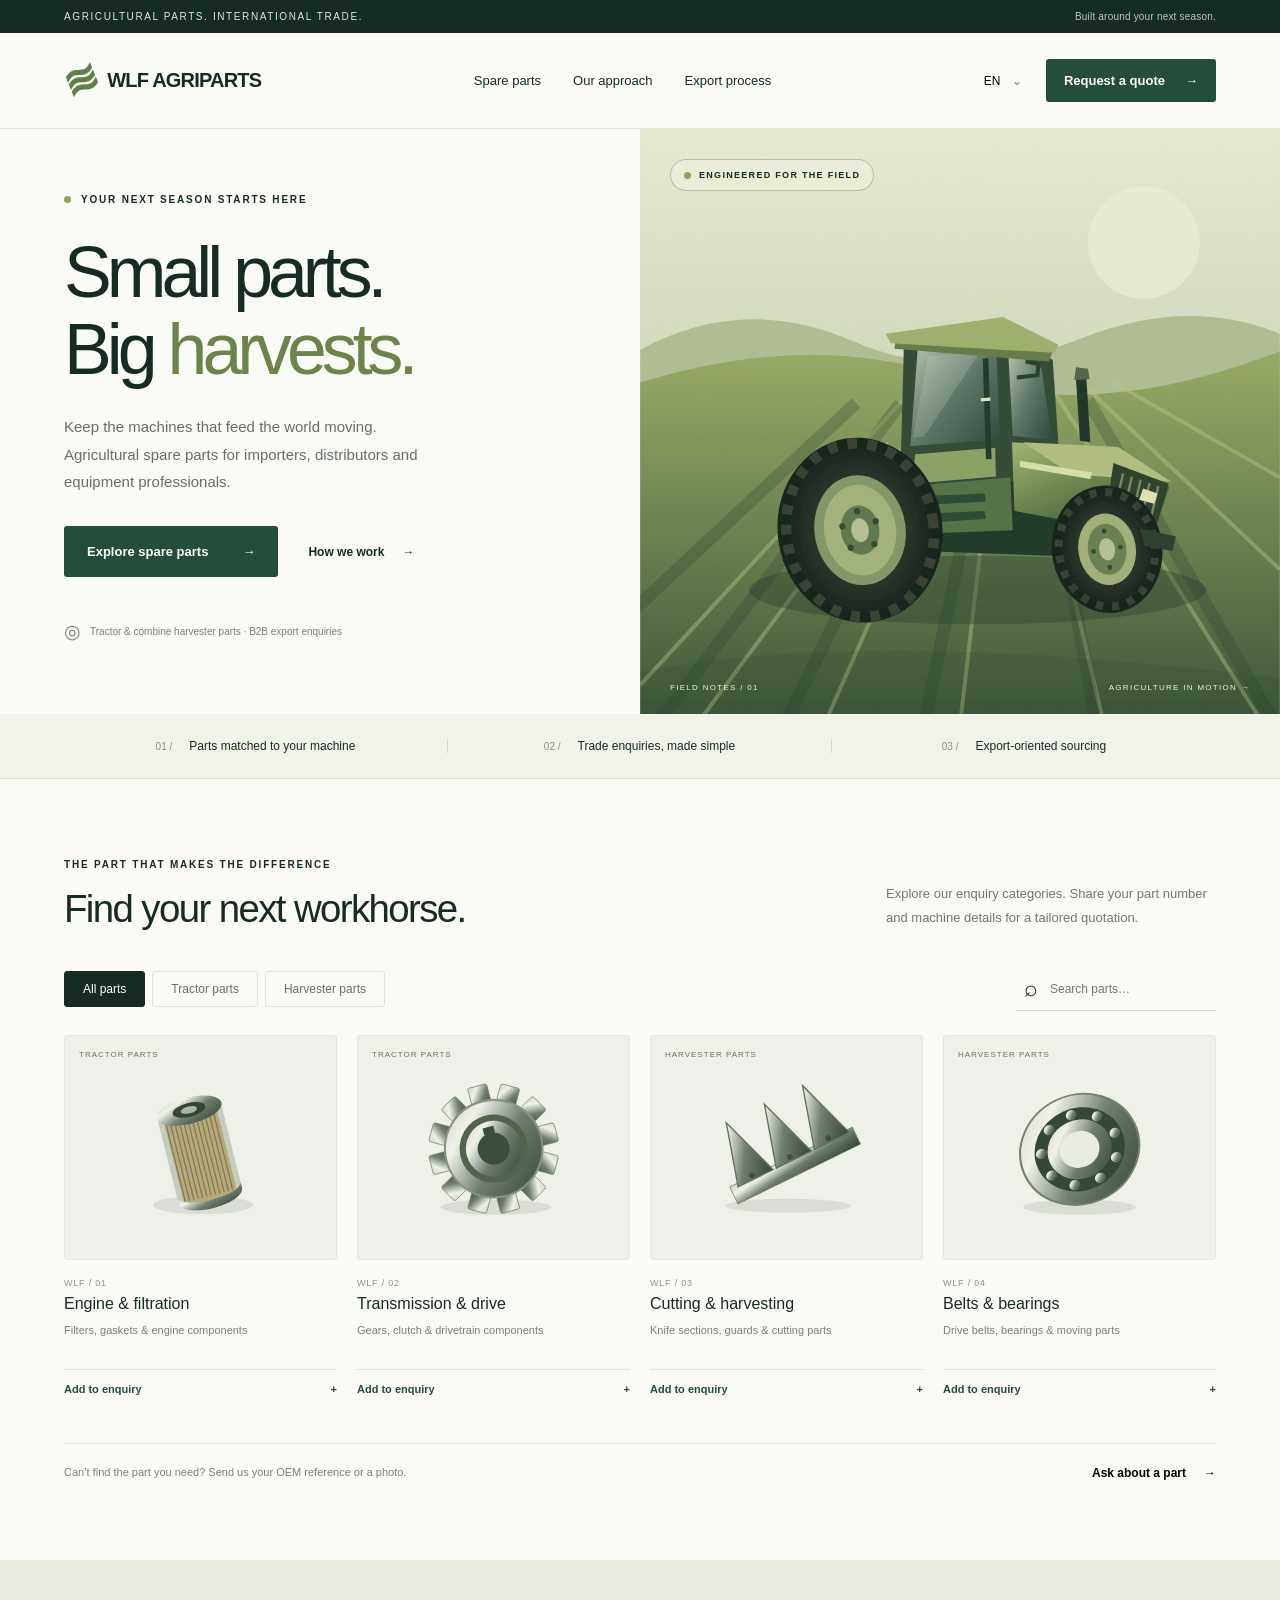
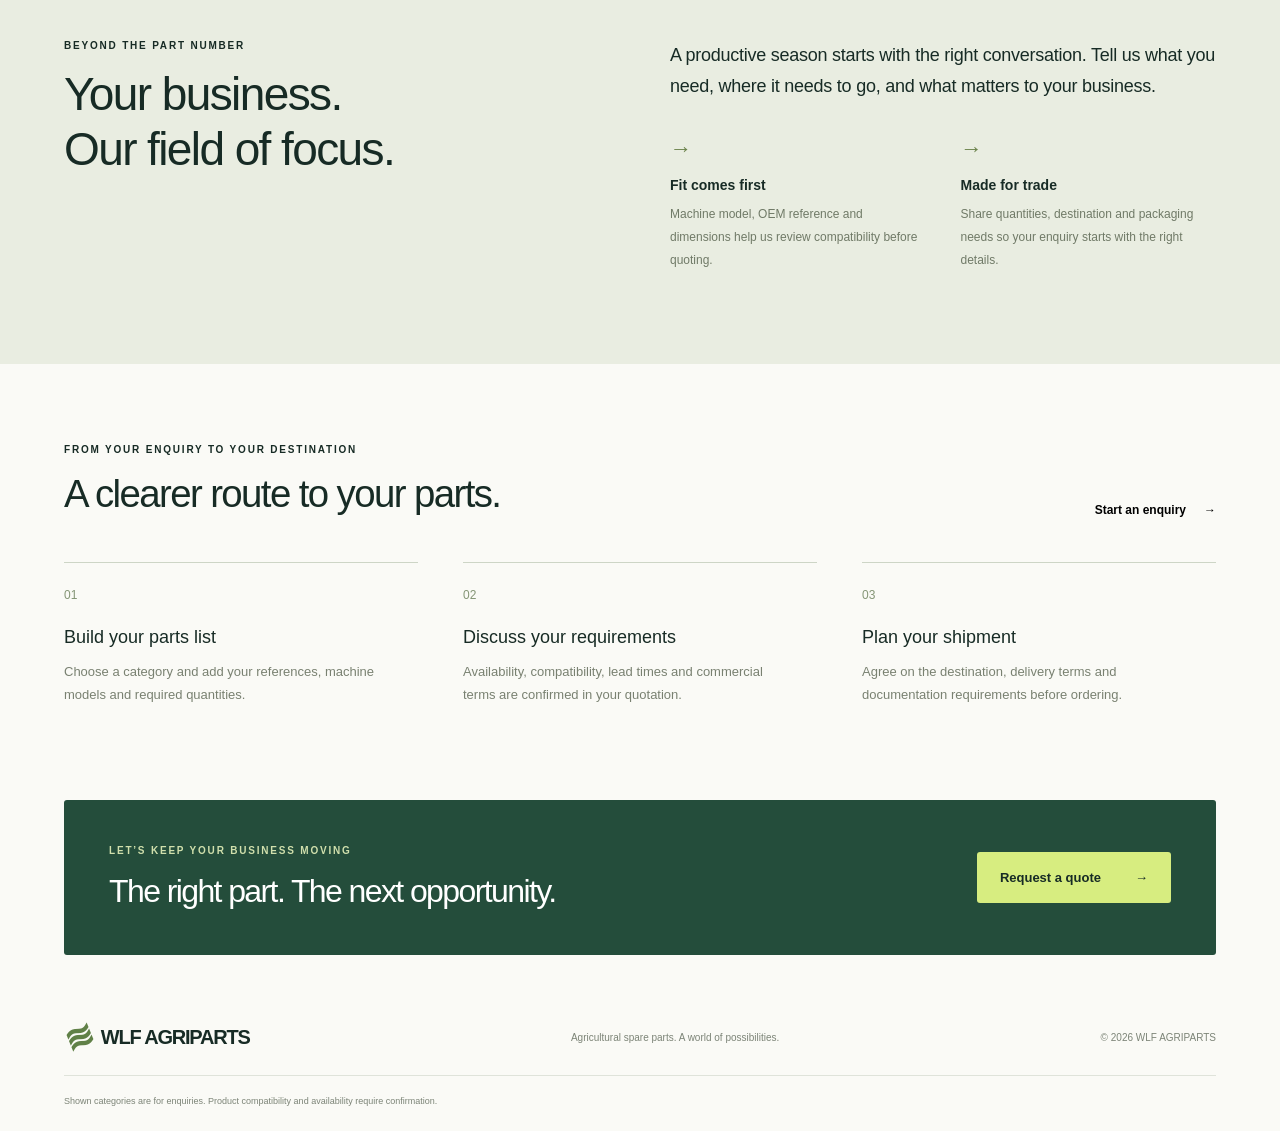
==== index.html @ 8a227ffa "Add bilingual WLF Agriparts B2B enquiry website" ====
<!doctype html>
<html lang="en">
<head>
  <meta charset="utf-8"><meta name="viewport" content="width=device-width, initial-scale=1">
  <title>WLF Agriparts — Agricultural Spare Parts</title>
  <meta name="description" content="B2B sourcing for tractor and combine harvester spare parts. Build your parts list and request an export quotation.">
  <link rel="stylesheet" href="style.css"><script src="app.js" defer></script>
</head>
<body>
  <div class="topbar"><span data-i18n="top">AGRICULTURAL PARTS. INTERNATIONAL TRADE.</span><span data-i18n="topRight">Built around your next season.</span></div>
  <header class="header">
    <a class="logo" href="#" aria-label="WLF Agriparts home"><span class="logo-icon">≋</span>WLF AGRIPARTS</a>
    <nav aria-label="Main navigation"><a href="#catalog" data-i18n="navParts">Spare parts</a><a href="#approach" data-i18n="navAbout">Our approach</a><a href="#export" data-i18n="navExport">Export process</a></nav>
    <div class="header-actions"><button id="language" class="language" aria-label="Switch to Turkish">EN <span>⌄</span></button><button class="button button-small" id="open-quote"><span data-i18n="request">Request a quote</span><span class="quote-count" hidden>0</span><span>→</span></button></div>
  </header>
  <main>
    <section class="hero">
      <div class="hero-content"><div class="eyebrow"><span class="status-dot"></span><span data-i18n="eyebrow">YOUR NEXT SEASON STARTS HERE</span></div>
        <h1 data-i18n-html="heroTitle">Small parts.<br>Big <em>harvests.</em></h1>
        <p data-i18n="heroText">Keep the machines that feed the world moving. Agricultural spare parts for importers, distributors and equipment professionals.</p>
        <div class="hero-actions"><a class="button" href="#catalog"><span data-i18n="browse">Explore spare parts</span><span>→</span></a><a class="text-link" href="#export"><span data-i18n="how">How we work</span><span>→</span></a></div>
        <div class="hero-footnote"><span class="mini-icon">◎</span><span data-i18n="heroNote">Tractor & combine harvester parts · B2B export enquiries</span></div>
      </div>
      <div class="hero-art"><img src="assets/tractor.svg" alt="Illustration of a tractor working across agricultural fields"><div class="art-label"><span class="status-dot"></span><span data-i18n="artLabel">ENGINEERED FOR THE FIELD</span></div><div class="art-bottom"><span>FIELD NOTES / 01</span><span>AGRICULTURE IN MOTION →</span></div></div>
    </section>
    <div class="benefits"><div><span>01 /</span><p data-i18n="benefit1">Parts matched to your machine</p></div><div><span>02 /</span><p data-i18n="benefit2">Trade enquiries, made simple</p></div><div><span>03 /</span><p data-i18n="benefit3">Export-oriented sourcing</p></div></div>
    <section id="catalog" class="section catalog">
      <div class="section-heading"><div><div class="eyebrow" data-i18n="catalogEye">THE PART THAT MAKES THE DIFFERENCE</div><h2 data-i18n="catalogTitle">Find your next workhorse.</h2></div><p data-i18n="catalogText">Explore our enquiry categories. Share your part number and machine details for a tailored quotation.</p></div>
      <div class="catalog-tools"><div class="filters" role="group" aria-label="Filter parts"><button class="filter active" data-filter="all" data-i18n="all">All parts</button><button class="filter" data-filter="tractor" data-i18n="tractor">Tractor parts</button><button class="filter" data-filter="harvester" data-i18n="harvester">Harvester parts</button></div><label class="search"><span aria-hidden="true">⌕</span><input id="search" type="search" placeholder="Search parts…" data-placeholder="search" aria-label="Search parts"></label></div>
      <div id="products" class="products" aria-live="polite"></div>
      <div class="catalog-note"><span data-i18n="cantFind">Can’t find the part you need? Send us your OEM reference or a photo.</span><button class="text-link" id="custom-request"><span data-i18n="custom">Ask about a part</span> →</button></div>
    </section>
    <section class="approach section" id="approach"><div><div class="eyebrow" data-i18n="approachEye">BEYOND THE PART NUMBER</div><h2 data-i18n-html="approachTitle">Your business.<br>Our field of focus.</h2></div><div><p class="approach-lead" data-i18n="approachText">A productive season starts with the right conversation. Tell us what you need, where it needs to go, and what matters to your business.</p><div class="approach-details"><div><span>→</span><h3 data-i18n="fitTitle">Fit comes first</h3><p data-i18n="fitText">Machine model, OEM reference and dimensions help us review compatibility before quoting.</p></div><div><span>→</span><h3 data-i18n="tradeTitle">Made for trade</h3><p data-i18n="tradeText">Share quantities, destination and packaging needs so your enquiry starts with the right details.</p></div></div></div></section>
    <section class="section export" id="export"><div class="section-heading"><div><div class="eyebrow" data-i18n="exportEye">FROM YOUR ENQUIRY TO YOUR DESTINATION</div><h2 data-i18n="exportTitle">A clearer route to your parts.</h2></div><button class="text-link" id="export-request"><span data-i18n="start">Start an enquiry</span> →</button></div><div class="steps"><article><span>01</span><h3 data-i18n="step1Title">Build your parts list</h3><p data-i18n="step1">Choose a category and add your references, machine models and required quantities.</p></article><article><span>02</span><h3 data-i18n="step2Title">Discuss your requirements</h3><p data-i18n="step2">Availability, compatibility, lead times and commercial terms are confirmed in your quotation.</p></article><article><span>03</span><h3 data-i18n="step3Title">Plan your shipment</h3><p data-i18n="step3">Agree on the destination, delivery terms and documentation requirements before ordering.</p></article></div></section>
    <section class="cta"><div><div class="eyebrow" data-i18n="ctaEye">LET’S KEEP YOUR BUSINESS MOVING</div><h2 data-i18n="ctaTitle">The right part. The next opportunity.</h2></div><button class="button button-light" id="cta-request"><span data-i18n="request">Request a quote</span><span>→</span></button></section>
  </main>
  <footer><a href="#" class="logo"><span class="logo-icon">≋</span>WLF AGRIPARTS</a><p data-i18n="footer">Agricultural spare parts. A world of possibilities.</p><span>© <span id="year"></span> WLF AGRIPARTS</span><p class="prototype-note" data-i18n="prototype">Shown categories are for enquiries. Product compatibility and availability require confirmation.</p></footer>
  <dialog id="quote-dialog"><form id="quote-form"><div class="dialog-heading"><div><div class="eyebrow" data-i18n="quoteEye">LET’S TALK PARTS</div><h2 data-i18n="quoteTitle">Your quotation enquiry</h2></div><button type="button" id="close-quote" class="close" aria-label="Close">×</button></div><p class="form-intro" data-i18n="formIntro">Prepare your enquiry below. The email button opens your email application for review and sending.</p><div id="quote-items"></div><div class="form-grid"><label><span data-i18n="company">Company *</span><input name="company" required maxlength="160" autocomplete="organization"></label><label><span data-i18n="name">Contact name *</span><input name="contact" required maxlength="120" autocomplete="name"></label><label><span data-i18n="email">Business email *</span><input name="email" type="email" required maxlength="200" autocomplete="email"></label><label><span data-i18n="country">Destination country *</span><input name="country" required maxlength="100" autocomplete="country-name"></label></div><label class="details-label"><span data-i18n="details">Part numbers, machine models, quantities and other requirements *</span><textarea name="details" rows="4" required maxlength="5000"></textarea></label><p class="privacy" data-i18n="privacy">This form does not submit to a server. Your details are included in the email draft or the file you download.</p><button type="submit" id="email-request" class="button download"><span data-i18n="send">Request a quote by email</span><span>→</span></button><button type="submit" class="button download secondary-download"><span data-i18n="download">Download enquiry</span><span>↓</span></button><p id="form-status" role="status"></p></form></dialog>
</body>
</html>
---- style.css ----
:root{--ink:#172b25;--green:#244d3b;--lime:#d7ed80;--paper:#fafaf6;--muted:#727a70;--line:#dfe3da}*{box-sizing:border-box}html{scroll-behavior:smooth;scroll-padding-top:90px}body{margin:0;background:var(--paper);color:var(--ink);font-family:'DM Sans',Arial,sans-serif}button,input,textarea{font:inherit}button,a,input,textarea{-webkit-tap-highlight-color:transparent}a{color:inherit;text-decoration:none}button{cursor:pointer}button:focus-visible,a:focus-visible,input:focus-visible,textarea:focus-visible{outline:3px solid #86a448;outline-offset:4px}.topbar{background:var(--ink);color:#e2e8d7;padding:11px 5%;display:flex;justify-content:space-between;font-size:10px;letter-spacing:1.6px}.topbar span:last-child{letter-spacing:.2px;color:#bdc8b8}.header{height:96px;padding:0 5%;display:flex;align-items:center;justify-content:space-between;border-bottom:1px solid var(--line);gap:24px}.logo{display:flex;align-items:center;font:800 24px 'Manrope',sans-serif;letter-spacing:-1.2px;white-space:nowrap}.logo-icon{font:700 42px Arial;transform:rotate(-22deg);line-height:1;margin-right:9px;color:#608047}.logo-dot{align-self:flex-start;font-size:9px;margin:5px 0 0 3px}.header nav{display:flex;gap:32px;font-size:13px}.header nav a:hover,.text-link:hover{color:#719044}.header-actions{display:flex;align-items:center;gap:24px}.language{border:0;background:none;font-size:12px;padding:10px 0}.language span{margin-left:8px;color:var(--muted)}.button{display:inline-flex;align-items:center;justify-content:center;gap:34px;background:var(--green);color:white;border:0;border-radius:3px;padding:18px 23px;font-size:13px;font-weight:600;transition:background .2s,transform .2s}.button:hover{background:#38634c;transform:translateY(-2px)}.button-small{padding:14px 18px;gap:20px}.quote-count{border-radius:50%;background:var(--lime);color:var(--ink);padding:2px 6px}.hero{display:grid;grid-template-columns:1fr 1fr;min-height:585px}.hero-content{padding:65px 8% 44px 10%}.eyebrow{font-size:10px;letter-spacing:1.8px;font-weight:700;display:flex;align-items:center;gap:10px}.status-dot{width:7px;height:7px;border-radius:50%;background:#8aa45a;display:inline-block;flex-shrink:0}h1,h2,h3,p{margin-top:0}h1{font:500 clamp(54px,5.6vw,88px)/1.08 'Manrope',Arial,sans-serif;letter-spacing:-5px;margin:29px 0 24px}h1 em{font-style:normal;color:#6c834c}.hero-content>p{font-size:15px;line-height:1.85;color:#657068;max-width:390px}.hero-actions{display:flex;align-items:center;gap:30px;margin-top:30px}.text-link{border:0;background:none;display:inline-flex;align-items:center;gap:18px;font-size:12px;font-weight:600;padding:0}.hero-footnote{display:flex;align-items:center;gap:9px;font-size:10px;color:#7a8276;margin-top:43px}.mini-icon{font-size:19px}.hero-art{position:relative;overflow:hidden;background:#d8debd;min-height:100%}.hero-art>img{width:100%;height:100%;object-fit:cover;position:absolute}.art-label{position:absolute;left:30px;top:30px;font-size:9px;font-weight:600;letter-spacing:1.3px;display:flex;gap:8px;align-items:center;border:1px solid #53634055;border-radius:20px;padding:10px 13px;background:#f8f9e766}.art-bottom{position:absolute;bottom:22px;left:30px;right:30px;display:flex;justify-content:space-between;font-size:8px;letter-spacing:1.3px;color:#f2f3d7}.benefits{display:grid;grid-template-columns:repeat(3,1fr);padding:25px 5%;border-bottom:1px solid var(--line);background:#f1f3eb}.benefits>div{display:flex;align-items:center;gap:17px;justify-content:center;border-right:1px solid #d4dacb}.benefits>div:last-child{border:0}.benefits span{font-size:10px;color:#8a947f}.benefits p{font-size:12px;margin:0}.section{padding:80px 5%}.section-heading{display:flex;justify-content:space-between;align-items:flex-end;gap:40px;margin-bottom:35px}h2{font:500 clamp(27px,3vw,40px)/1.2 'Manrope',sans-serif;letter-spacing:-1.6px;margin:16px 0 0}.section-heading>p{font-size:13px;line-height:1.8;color:#71796d;max-width:330px;margin-bottom:3px}.catalog-tools{display:flex;justify-content:space-between;gap:20px;align-items:center;margin-bottom:24px}.filters{display:flex;gap:7px}.filter{background:transparent;border:1px solid var(--line);padding:10px 18px;border-radius:3px;color:#687263;font-size:12px}.filter.active{background:var(--ink);border-color:var(--ink);color:white}.search{display:flex;align-items:center;gap:10px;border-bottom:1px solid #cbd2c2;padding:8px}.search span{font-size:23px}.search input{border:0;background:none;width:160px;font-size:12px;color:var(--ink)}.products{display:grid;grid-template-columns:repeat(4,1fr);gap:20px}.product{min-width:0}.product-image{position:relative;height:225px;background:#eef0e9;display:flex;align-items:center;justify-content:center;border:1px solid #e4e7de;border-radius:3px;overflow:hidden}.product-image svg{width:78%;height:78%;transition:transform .3s}.product:hover svg{transform:scale(1.07) rotate(-3deg)}.product-tag{position:absolute;top:14px;left:14px;color:#697360;font-size:8px;letter-spacing:1px;text-transform:uppercase}.product-code{font-size:9px;color:#8d9587;letter-spacing:.8px;margin:18px 0 7px}.product h3{font-size:16px;font-weight:500;margin-bottom:9px}.product-description{font-size:11px;color:#7a8274;line-height:1.6;min-height:36px}.product-button{display:flex;justify-content:space-between;align-items:center;width:100%;padding:13px 0;border:0;border-top:1px solid var(--line);background:none;font-size:11px;font-weight:600;color:var(--green)}.product-button:hover{color:#7a9847}.empty{grid-column:1/-1;padding:50px;text-align:center}.catalog-note{border-top:1px solid var(--line);margin-top:35px;padding-top:22px;display:flex;justify-content:space-between;gap:20px;font-size:11px;color:#7a8274}.approach{background:#e9ede1;display:grid;grid-template-columns:1fr 1fr;gap:60px}.approach h2{font-size:46px}.approach-lead{font-size:18px;line-height:1.7;letter-spacing:-.25px;max-width:550px}.approach-details{display:grid;grid-template-columns:1fr 1fr;gap:35px;margin-top:35px}.approach-details span{font-size:22px;color:#6c834c}.approach-details h3{font-size:14px;margin:15px 0 10px}.approach-details p{font-size:12px;line-height:1.9;color:#707a67}.export .section-heading{margin-bottom:45px}.steps{display:grid;grid-template-columns:repeat(3,1fr);gap:45px}.steps article{border-top:1px solid #cdd5c6;padding-top:22px}.steps article>span{font-size:12px;color:#849575}.steps h3{font-size:18px;font-weight:500;margin:24px 0 12px}.steps p{font-size:13px;line-height:1.8;color:#798171;max-width:330px}.cta{margin:0 5% 65px;background:var(--green);padding:45px;display:flex;justify-content:space-between;align-items:center;gap:30px;color:white;border-radius:3px}.cta .eyebrow{color:#d0dfac}.cta h2{font-size:32px}.button-light{background:var(--lime);color:var(--ink);white-space:nowrap}.button-light:hover{background:#e4f6a6}footer{padding:0 5% 25px;display:flex;align-items:center;flex-wrap:wrap;gap:20px;justify-content:space-between}footer .logo{font-size:20px}footer .logo-icon{font-size:35px}footer>p,footer>span{font-size:10px;color:#7c8477;margin:0}.prototype-note{width:100%;border-top:1px solid var(--line);padding-top:20px;font-size:9px}dialog{border:0;border-radius:8px;padding:32px;max-width:680px;width:calc(100% - 30px);color:var(--ink);max-height:90vh;background:var(--paper)}dialog::backdrop{background:#10291ed0;backdrop-filter:blur(3px)}.dialog-heading{display:flex;justify-content:space-between;gap:15px}.dialog-heading h2{font-size:30px;margin:10px 0 20px}.close{align-self:flex-start;background:#e9ede2;border:0;width:34px;height:34px;font-size:25px;border-radius:50%}.form-intro,.privacy{font-size:12px;line-height:1.7;color:#717b69}.form-grid{display:grid;grid-template-columns:1fr 1fr;gap:18px;margin-top:24px}form label{display:flex;flex-direction:column;gap:8px;font-size:11px}form input,textarea{border:1px solid #cdd6c4;background:white;padding:12px;border-radius:3px;color:var(--ink);width:100%}.details-label{margin-top:20px}.privacy{font-size:10px}.download{width:100%}.quote-item{display:flex;justify-content:space-between;align-items:center;background:#e9ede2;padding:10px 14px;margin-bottom:6px;font-size:12px}.quote-item button{border:0;background:none;font-size:20px;color:var(--green)}#form-status{font-size:12px;line-height:1.6;margin:15px 0 0;color:#426334}@media(min-width:1600px){body{max-width:1800px;margin:auto}}@media(prefers-reduced-motion:reduce){html{scroll-behavior:auto}*{transition:none!important}}@media(max-width:1000px){.header nav{gap:16px}.header{gap:15px}.logo{font-size:21px}.header-actions{gap:15px}.hero-content{padding-top:50px}h1{letter-spacing:-3px}.hero-actions{gap:20px}.hero-actions .button{gap:15px}.hero-footnote{margin-top:30px}.products{gap:15px}.product-image{height:190px}.section-heading>p{max-width:270px}.approach{gap:35px}.approach h2{font-size:38px}.cta h2{font-size:27px}}@media(max-width:760px){.topbar{font-size:8px}.topbar span:last-child{display:none}.header{height:78px}.header nav{display:none}.header-actions{gap:15px}.button-small{font-size:10px;padding:12px;gap:10px}.hero{grid-template-columns:1fr}.hero-content{padding:40px 6%}.hero h1{font-size:66px;margin-top:23px}.hero-content>p{max-width:460px}.hero-art{min-height:390px}.hero-art img{object-position:center 62%}.hero-footnote{margin-top:25px}.benefits{padding:20px 5%;gap:15px}.benefits>div{flex-direction:column;align-items:flex-start;gap:6px;justify-content:flex-start}.benefits p{font-size:10px;line-height:1.5}.section{padding:50px 6%}.section-heading{display:block}.section-heading>p{max-width:400px;margin-top:18px}.section-heading h2{font-size:31px}.catalog-tools{align-items:flex-start;flex-direction:column}.filters{width:100%}.filter{flex:1;padding:10px;font-size:11px}.search{width:100%}.search input{width:100%}.products{grid-template-columns:repeat(2,1fr);row-gap:30px}.product-image{height:200px}.product h3{font-size:15px}.catalog-note{flex-direction:column;line-height:1.8}.approach{grid-template-columns:1fr;gap:25px}.approach h2{font-size:36px}.approach-lead{font-size:16px}.approach-details{gap:25px}.steps{grid-template-columns:1fr;gap:20px}.steps h3{margin-top:15px}.steps p{max-width:none}.export .text-link{margin-top:24px}.cta{margin:0 6% 40px;padding:30px;align-items:flex-start;flex-direction:column}.cta h2{font-size:29px}.cta .eyebrow{font-size:8px}footer{padding:0 6% 20px;gap:18px}footer>p:not(.prototype-note){width:100%;order:1}.prototype-note{order:2}.form-grid{grid-template-columns:1fr}dialog{padding:23px}.dialog-heading h2{font-size:25px}}@media(max-width:380px){.logo{font-size:18px}.logo-icon{font-size:32px}.header-actions{gap:10px}.hero h1{font-size:58px}.product-image{height:155px}.product-description{min-height:52px}.eyebrow{font-size:8px}}

.secondary-download{margin-top:10px;background:transparent;color:var(--green);border:1px solid var(--line)}.secondary-download:hover{background:#e9ede2}.header .logo{font-size:20px;letter-spacing:-.8px}@media(max-width:420px){.header .logo{font-size:15px}.header .logo-icon{font-size:28px}.header-actions{gap:10px}.button-small{gap:7px;padding:11px 9px;font-size:9px}}
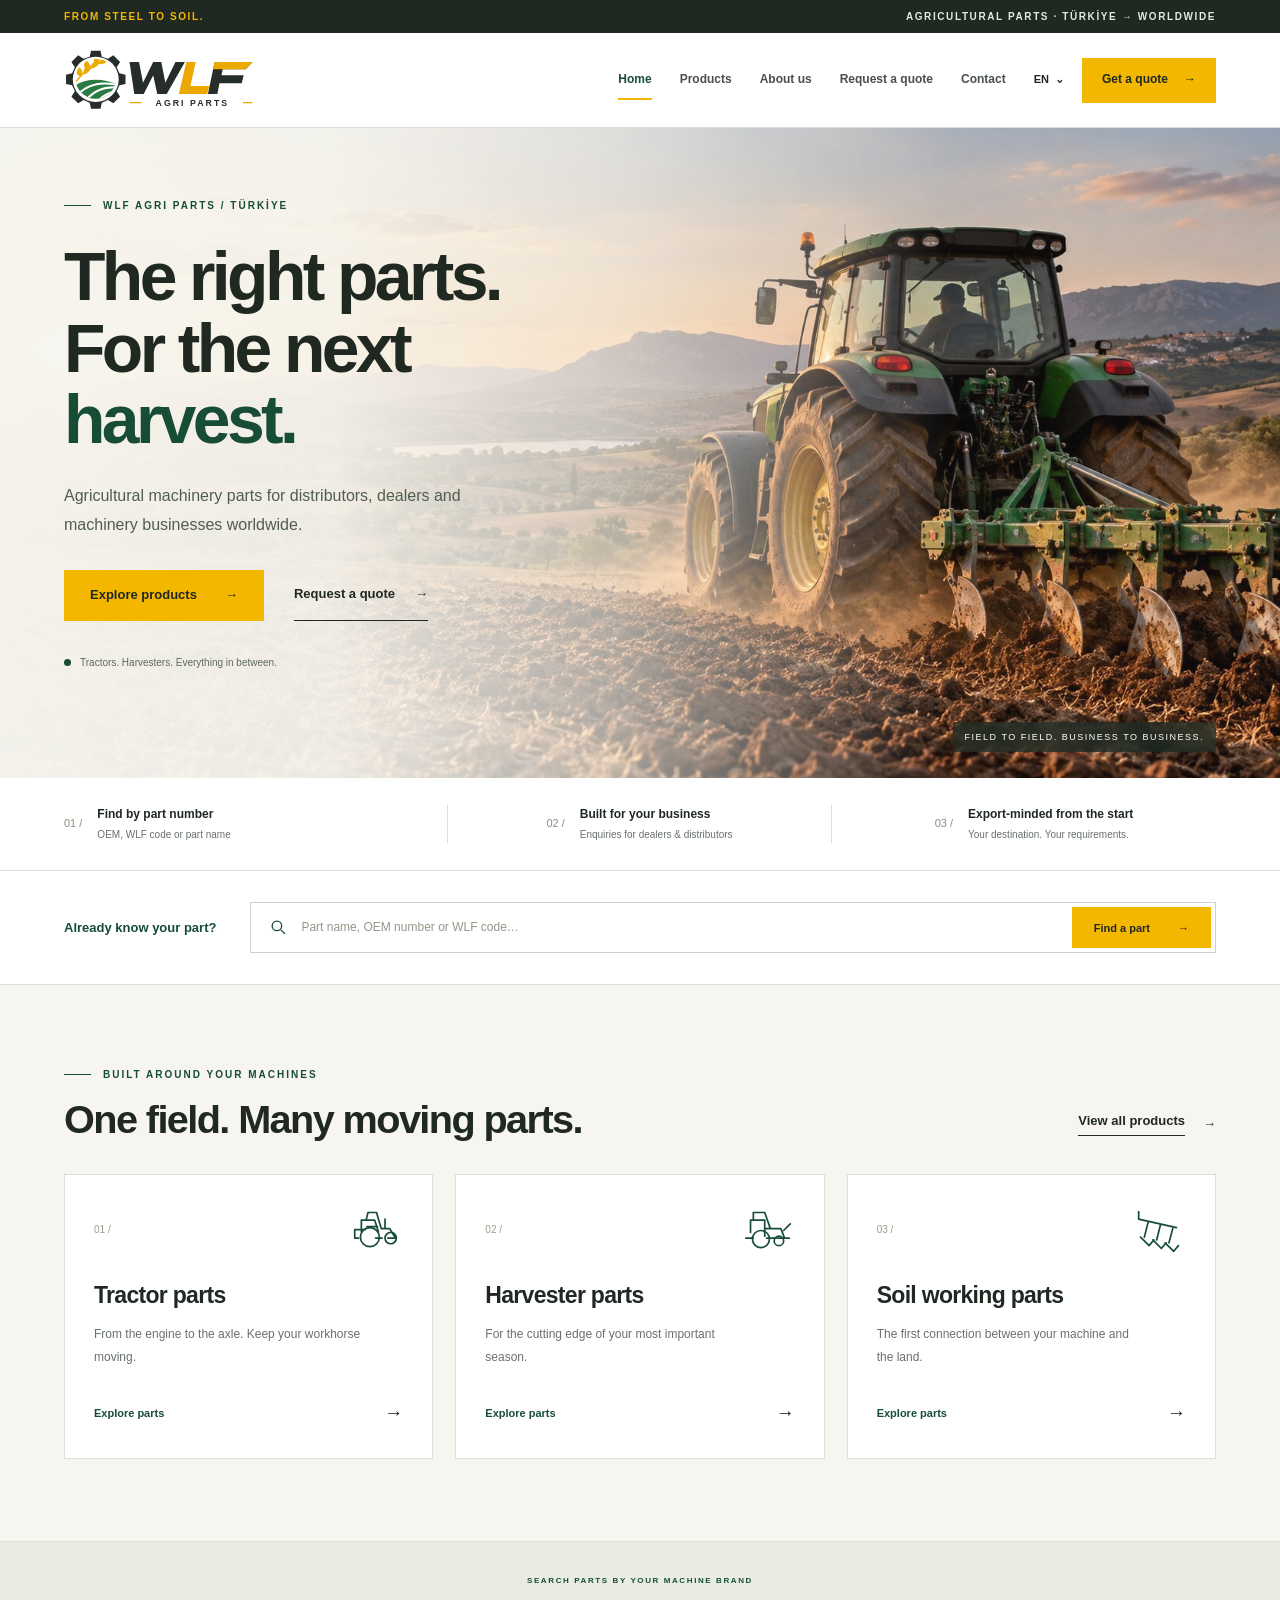
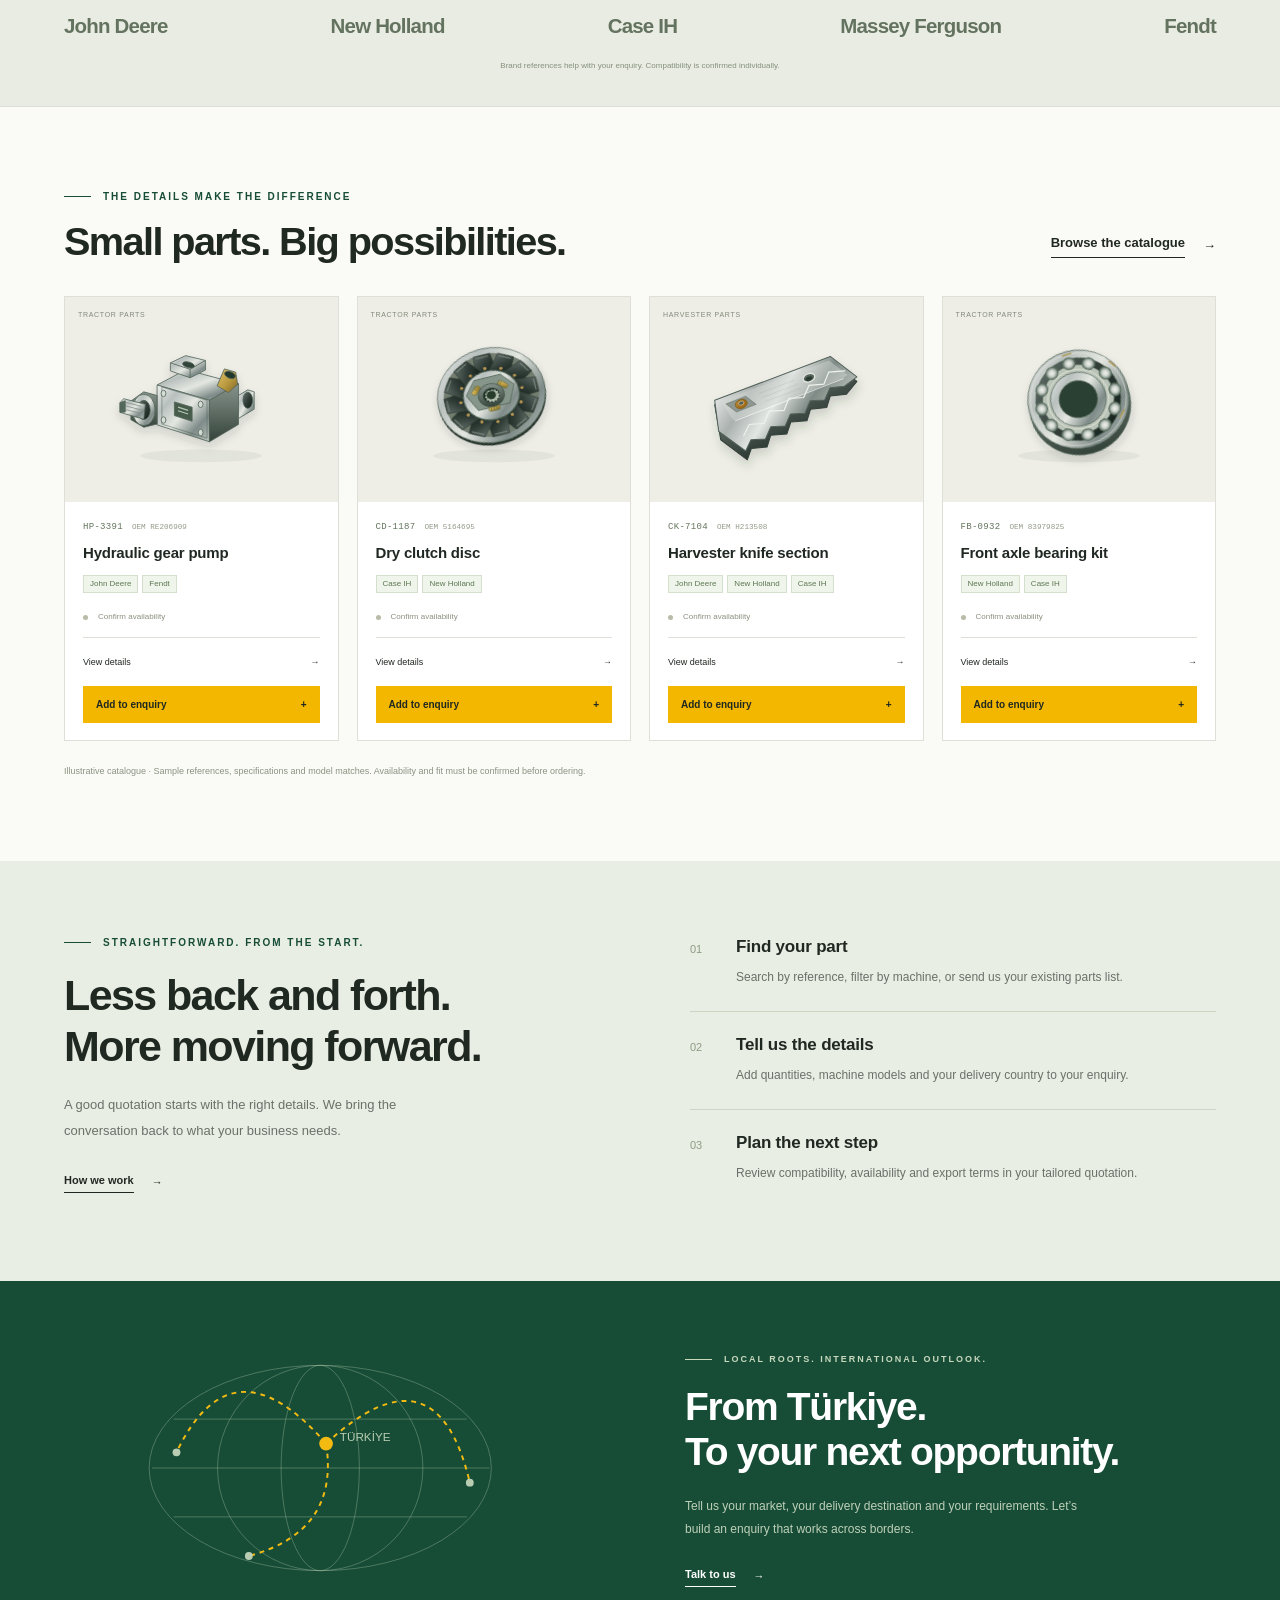
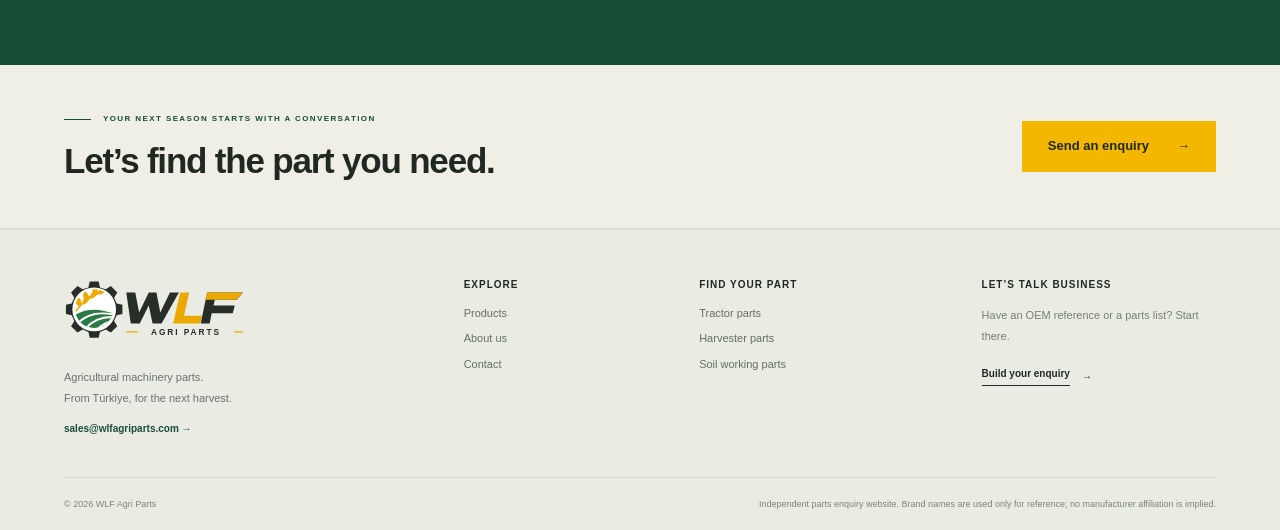
==== commit b2e47e2b: "Redesign WLF site with bilingual searchable parts catalogue and quotation lists" ====
--- a/index.html
+++ b/index.html
@@ -1,40 +1,18 @@
 <!doctype html>
-<html lang="en">
-<head>
-  <meta charset="utf-8"><meta name="viewport" content="width=device-width, initial-scale=1">
-  <title>WLF Agriparts — Agricultural Spare Parts</title>
-  <meta name="description" content="B2B sourcing for tractor and combine harvester spare parts. Build your parts list and request an export quotation.">
-  <link rel="stylesheet" href="style.css"><script src="app.js" defer></script>
-</head>
-<body>
-  <div class="topbar"><span data-i18n="top">AGRICULTURAL PARTS. INTERNATIONAL TRADE.</span><span data-i18n="topRight">Built around your next season.</span></div>
-  <header class="header">
-    <a class="logo" href="#" aria-label="WLF Agriparts home"><span class="logo-icon">≋</span>WLF AGRIPARTS</a>
-    <nav aria-label="Main navigation"><a href="#catalog" data-i18n="navParts">Spare parts</a><a href="#approach" data-i18n="navAbout">Our approach</a><a href="#export" data-i18n="navExport">Export process</a></nav>
-    <div class="header-actions"><button id="language" class="language" aria-label="Switch to Turkish">EN <span>⌄</span></button><button class="button button-small" id="open-quote"><span data-i18n="request">Request a quote</span><span class="quote-count" hidden>0</span><span>→</span></button></div>
-  </header>
-  <main>
-    <section class="hero">
-      <div class="hero-content"><div class="eyebrow"><span class="status-dot"></span><span data-i18n="eyebrow">YOUR NEXT SEASON STARTS HERE</span></div>
-        <h1 data-i18n-html="heroTitle">Small parts.<br>Big <em>harvests.</em></h1>
-        <p data-i18n="heroText">Keep the machines that feed the world moving. Agricultural spare parts for importers, distributors and equipment professionals.</p>
-        <div class="hero-actions"><a class="button" href="#catalog"><span data-i18n="browse">Explore spare parts</span><span>→</span></a><a class="text-link" href="#export"><span data-i18n="how">How we work</span><span>→</span></a></div>
-        <div class="hero-footnote"><span class="mini-icon">◎</span><span data-i18n="heroNote">Tractor & combine harvester parts · B2B export enquiries</span></div>
-      </div>
-      <div class="hero-art"><img src="assets/tractor.svg" alt="Illustration of a tractor working across agricultural fields"><div class="art-label"><span class="status-dot"></span><span data-i18n="artLabel">ENGINEERED FOR THE FIELD</span></div><div class="art-bottom"><span>FIELD NOTES / 01</span><span>AGRICULTURE IN MOTION →</span></div></div>
-    </section>
-    <div class="benefits"><div><span>01 /</span><p data-i18n="benefit1">Parts matched to your machine</p></div><div><span>02 /</span><p data-i18n="benefit2">Trade enquiries, made simple</p></div><div><span>03 /</span><p data-i18n="benefit3">Export-oriented sourcing</p></div></div>
-    <section id="catalog" class="section catalog">
-      <div class="section-heading"><div><div class="eyebrow" data-i18n="catalogEye">THE PART THAT MAKES THE DIFFERENCE</div><h2 data-i18n="catalogTitle">Find your next workhorse.</h2></div><p data-i18n="catalogText">Explore our enquiry categories. Share your part number and machine details for a tailored quotation.</p></div>
-      <div class="catalog-tools"><div class="filters" role="group" aria-label="Filter parts"><button class="filter active" data-filter="all" data-i18n="all">All parts</button><button class="filter" data-filter="tractor" data-i18n="tractor">Tractor parts</button><button class="filter" data-filter="harvester" data-i18n="harvester">Harvester parts</button></div><label class="search"><span aria-hidden="true">⌕</span><input id="search" type="search" placeholder="Search parts…" data-placeholder="search" aria-label="Search parts"></label></div>
-      <div id="products" class="products" aria-live="polite"></div>
-      <div class="catalog-note"><span data-i18n="cantFind">Can’t find the part you need? Send us your OEM reference or a photo.</span><button class="text-link" id="custom-request"><span data-i18n="custom">Ask about a part</span> →</button></div>
-    </section>
-    <section class="approach section" id="approach"><div><div class="eyebrow" data-i18n="approachEye">BEYOND THE PART NUMBER</div><h2 data-i18n-html="approachTitle">Your business.<br>Our field of focus.</h2></div><div><p class="approach-lead" data-i18n="approachText">A productive season starts with the right conversation. Tell us what you need, where it needs to go, and what matters to your business.</p><div class="approach-details"><div><span>→</span><h3 data-i18n="fitTitle">Fit comes first</h3><p data-i18n="fitText">Machine model, OEM reference and dimensions help us review compatibility before quoting.</p></div><div><span>→</span><h3 data-i18n="tradeTitle">Made for trade</h3><p data-i18n="tradeText">Share quantities, destination and packaging needs so your enquiry starts with the right details.</p></div></div></div></section>
-    <section class="section export" id="export"><div class="section-heading"><div><div class="eyebrow" data-i18n="exportEye">FROM YOUR ENQUIRY TO YOUR DESTINATION</div><h2 data-i18n="exportTitle">A clearer route to your parts.</h2></div><button class="text-link" id="export-request"><span data-i18n="start">Start an enquiry</span> →</button></div><div class="steps"><article><span>01</span><h3 data-i18n="step1Title">Build your parts list</h3><p data-i18n="step1">Choose a category and add your references, machine models and required quantities.</p></article><article><span>02</span><h3 data-i18n="step2Title">Discuss your requirements</h3><p data-i18n="step2">Availability, compatibility, lead times and commercial terms are confirmed in your quotation.</p></article><article><span>03</span><h3 data-i18n="step3Title">Plan your shipment</h3><p data-i18n="step3">Agree on the destination, delivery terms and documentation requirements before ordering.</p></article></div></section>
-    <section class="cta"><div><div class="eyebrow" data-i18n="ctaEye">LET’S KEEP YOUR BUSINESS MOVING</div><h2 data-i18n="ctaTitle">The right part. The next opportunity.</h2></div><button class="button button-light" id="cta-request"><span data-i18n="request">Request a quote</span><span>→</span></button></section>
-  </main>
-  <footer><a href="#" class="logo"><span class="logo-icon">≋</span>WLF AGRIPARTS</a><p data-i18n="footer">Agricultural spare parts. A world of possibilities.</p><span>© <span id="year"></span> WLF AGRIPARTS</span><p class="prototype-note" data-i18n="prototype">Shown categories are for enquiries. Product compatibility and availability require confirmation.</p></footer>
-  <dialog id="quote-dialog"><form id="quote-form"><div class="dialog-heading"><div><div class="eyebrow" data-i18n="quoteEye">LET’S TALK PARTS</div><h2 data-i18n="quoteTitle">Your quotation enquiry</h2></div><button type="button" id="close-quote" class="close" aria-label="Close">×</button></div><p class="form-intro" data-i18n="formIntro">Prepare your enquiry below. The email button opens your email application for review and sending.</p><div id="quote-items"></div><div class="form-grid"><label><span data-i18n="company">Company *</span><input name="company" required maxlength="160" autocomplete="organization"></label><label><span data-i18n="name">Contact name *</span><input name="contact" required maxlength="120" autocomplete="name"></label><label><span data-i18n="email">Business email *</span><input name="email" type="email" required maxlength="200" autocomplete="email"></label><label><span data-i18n="country">Destination country *</span><input name="country" required maxlength="100" autocomplete="country-name"></label></div><label class="details-label"><span data-i18n="details">Part numbers, machine models, quantities and other requirements *</span><textarea name="details" rows="4" required maxlength="5000"></textarea></label><p class="privacy" data-i18n="privacy">This form does not submit to a server. Your details are included in the email draft or the file you download.</p><button type="submit" id="email-request" class="button download"><span data-i18n="send">Request a quote by email</span><span>→</span></button><button type="submit" class="button download secondary-download"><span data-i18n="download">Download enquiry</span><span>↓</span></button><p id="form-status" role="status"></p></form></dialog>
-</body>
-</html>
+<html lang="en"><head><meta charset="utf-8"><meta name="viewport" content="width=device-width, initial-scale=1"><meta name="theme-color" content="#174d36"><title>Agricultural Machinery Parts | WLF Agri Parts</title><meta name="description" content="WLF Agri Parts — B2B agricultural machinery spare parts enquiries for tractors, harvesters and soil working equipment. Export-oriented from Türkiye."><link rel="icon" type="image/svg+xml" href="assets/logo.svg"><link rel="stylesheet" href="style.css"><script src="catalog-data.js" defer></script><script src="app.js" defer></script></head><body data-page="home"><a class="skip-link" href="#main"><span data-en="Skip to content" data-tr="İçeriğe geç">Skip to content</span></a>
+<div class="topbar"><div class="container topbar-inner"><span data-en="FROM STEEL TO SOIL." data-tr="ÇELİKTEN TOPRAĞA.">FROM STEEL TO SOIL.</span><span class="topbar-location"><span data-en="AGRICULTURAL PARTS · TÜRKİYE → WORLDWIDE" data-tr="TARIM YEDEK PARÇALARI · TÜRKİYE → DÜNYA">AGRICULTURAL PARTS · TÜRKİYE → WORLDWIDE</span></span></div></div>
+<header class="header"><div class="container header-inner"><a href="index.html" class="logo" aria-label="WLF Agri Parts"><img src="assets/logo.svg" width="245" height="74" alt="WLF Agri Parts"></a><nav class="main-nav" id="main-nav" aria-label="Main navigation"><a href="index.html" class="active" aria-current="page"><span data-en="Home" data-tr="Ana Sayfa">Home</span></a><a href="products.html"><span data-en="Products" data-tr="Ürünler">Products</span></a><a href="about.html"><span data-en="About us" data-tr="Hakkımızda">About us</span></a><a href="quote.html"><span data-en="Request a quote" data-tr="Teklif İste">Request a quote</span></a><a href="contact.html"><span data-en="Contact" data-tr="İletişim">Contact</span></a></nav><div class="header-actions"><button class="language-switch" id="language-switch" type="button" aria-label="Türkçeye geç">EN <span aria-hidden="true">⌄</span></button><a href="quote.html" class="button button-small"><span data-en="Get a quote" data-tr="Teklif İste">Get a quote</span><span class="quote-badge" hidden>0</span><span aria-hidden="true">→</span></a><button class="mobile-menu-toggle" type="button" aria-controls="main-nav" aria-expanded="false" aria-label="Open menu"><svg viewBox="0 0 24 24" width="24" height="24" fill="none" stroke="currentColor" stroke-width="1.8"><path d="M4 7h16M4 12h16M4 17h16"/></svg></button></div></div></header><main id="main"><section class="hero"><div class="hero-background"><img src="assets/hero-farm.jpg" alt="Tractor in a field at golden hour" data-alt-en="Tractor in a field at golden hour" data-alt-tr="Gün batımında tarlada bir traktör" fetchpriority="high" width="1800" height="1100"></div><div class="container hero-inner"><div class="hero-content"><p class="eyebrow" data-en="WLF AGRI PARTS / TÜRKİYE" data-tr="WLF AGRI PARTS / TÜRKİYE">WLF AGRI PARTS / TÜRKİYE</p><h1><span data-en="The right parts." data-tr="Doğru parçalar.">The right parts.</span><br><span data-en="For the next" data-tr="Bir sonraki">For the next</span><br><em data-en="harvest." data-tr="hasat için.">harvest.</em></h1><p class="hero-description" data-en="Agricultural machinery parts for distributors, dealers and machinery businesses worldwide." data-tr="Dünyanın dört bir yanındaki distribütörler, bayiler ve tarım işletmeleri için makine yedek parçaları.">Agricultural machinery parts for distributors, dealers and machinery businesses worldwide.</p><div class="hero-actions"><a class="button" href="products.html"><span data-en="Explore products" data-tr="Ürünleri Keşfet">Explore products</span><span aria-hidden="true">→</span></a><a class="button-outline" href="quote.html"><span data-en="Request a quote" data-tr="Teklif İste">Request a quote</span><span aria-hidden="true">→</span></a></div><div class="hero-meta"><span class="status-dot"></span><span data-en="Tractors. Harvesters. Everything in between." data-tr="Traktörler. Biçerdöverler. Ve çok daha fazlası.">Tractors. Harvesters. Everything in between.</span></div></div></div><div class="hero-caption"><span data-en="FIELD TO FIELD. BUSINESS TO BUSINESS." data-tr="TARLADAN TARLAYA. İŞLETMEDEN İŞLETMEYE.">FIELD TO FIELD. BUSINESS TO BUSINESS.</span></div></section>
+<section class="trust-strip"><div class="container trust-items"><div><span class="trust-icon">01 /</span><div><strong data-en="Find by part number" data-tr="Parça numarasıyla bulun">Find by part number</strong><p data-en="OEM, WLF code or part name" data-tr="OEM, WLF kodu veya parça adı">OEM, WLF code or part name</p></div></div><div><span class="trust-icon">02 /</span><div><strong data-en="Built for your business" data-tr="İşletmeniz için tasarlandı">Built for your business</strong><p data-en="Enquiries for dealers &amp; distributors" data-tr="Bayi ve distribütörlere özel talepler">Enquiries for dealers &amp; distributors</p></div></div><div><span class="trust-icon">03 /</span><div><strong data-en="Export-minded from the start" data-tr="En başından ihracat odaklı">Export-minded from the start</strong><p data-en="Your destination. Your requirements." data-tr="Sizin teslimat ülkeniz. Sizin ihtiyaçlarınız.">Your destination. Your requirements.</p></div></div></div></section>
+<section class="home-search-section"><div class="container"><form class="home-search" action="products.html" method="get"><label for="home-search"><span data-en="Already know your part?" data-tr="Aradığınız parçayı biliyor musunuz?">Already know your part?</span></label><div class="search-input-wrap"><svg viewBox="0 0 24 24" width="22" height="22" fill="none" stroke="currentColor" stroke-width="1.7" aria-hidden="true"><circle cx="10" cy="10" r="6"/><path d="m15 15 5 5"/></svg><input id="home-search" name="q" type="search" maxlength="120" placeholder="Part name, OEM number or WLF code…" data-placeholder-en="Part name, OEM number or WLF code…" data-placeholder-tr="Parça adı, OEM numarası veya WLF kodu…"><button class="button" type="submit"><span data-en="Find a part" data-tr="Parça Ara">Find a part</span><span aria-hidden="true">→</span></button></div></form></div></section>
+<section class="section"><div class="container"><div class="section-heading"><div><p class="eyebrow" data-en="BUILT AROUND YOUR MACHINES" data-tr="MAKİNELERİNİZE GÖRE TASARLANDI">BUILT AROUND YOUR MACHINES</p><h2 data-en="One field. Many moving parts." data-tr="Tek bir tarla. Binlerce parça.">One field. Many moving parts.</h2></div><a class="text-link" href="products.html"><span data-en="View all products" data-tr="Tüm Ürünler">View all products</span><span aria-hidden="true">→</span></a></div><div class="category-grid"><a class="category-card" href="products.html?category=tractor"><div class="category-card-top"><span>01 /</span><svg viewBox="0 0 56 56" fill="none" stroke="currentColor" stroke-width="1.8" stroke-linecap="round" stroke-linejoin="round" aria-hidden="true"><path d="M12 29V17h14l4 12m-13-12 2-8h9l5 17h9l6 10h-8M9 36H5v-9h11m11 9h7"/><circle cx="21" cy="35" r="10"/><circle cx="43" cy="36" r="6"/><path d="M37 25v-9m-19 8h11"/></svg></div><h3 data-en="Tractor parts" data-tr="Traktör Parçaları">Tractor parts</h3><p data-en="From the engine to the axle. Keep your workhorse moving." data-tr="Motordan aksa. Makineniz çalışmaya devam etsin.">From the engine to the axle. Keep your workhorse moving.</p><span class="category-link"><span data-en="Explore parts" data-tr="Parçaları Keşfet">Explore parts</span><span aria-hidden="true">→</span></span></a><a class="category-card" href="products.html?category=harvester"><div class="category-card-top"><span>02 /</span><svg viewBox="0 0 56 56" fill="none" stroke="currentColor" stroke-width="1.8" stroke-linecap="round" stroke-linejoin="round" aria-hidden="true"><path d="M9 30V17h15v17m0-8h17l4 10H26M12 17V9h12l6 17M4 36h8m30 0h8m-6-8 7-7"/><circle cx="20" cy="37" r="9"/><circle cx="39" cy="39" r="5"/></svg></div><h3 data-en="Harvester parts" data-tr="Biçerdöver Parçaları">Harvester parts</h3><p data-en="For the cutting edge of your most important season." data-tr="En önemli sezonunuzda kesintisiz hasat için.">For the cutting edge of your most important season.</p><span class="category-link"><span data-en="Explore parts" data-tr="Parçaları Keşfet">Explore parts</span><span aria-hidden="true">→</span></span></a><a class="category-card" href="products.html?category=tillage"><div class="category-card-top"><span>03 /</span><svg viewBox="0 0 56 56" fill="none" stroke="currentColor" stroke-width="1.8" stroke-linecap="round" stroke-linejoin="round" aria-hidden="true"><path d="m6 16 40 9M16 19l-4 16m17-13-4 16m17-12-4 15M8 35l9 9 5-6m-1 0 9 9 5-6m-1 0 9 9 5-6M6 16V8"/></svg></div><h3 data-en="Soil working parts" data-tr="Toprak İşleme Parçaları">Soil working parts</h3><p data-en="The first connection between your machine and the land." data-tr="Makineniz ve toprak arasındaki ilk bağlantı.">The first connection between your machine and the land.</p><span class="category-link"><span data-en="Explore parts" data-tr="Parçaları Keşfet">Explore parts</span><span aria-hidden="true">→</span></span></a></div></div></section><section class="brand-strip"><div class="container"><p class="eyebrow" data-en="SEARCH PARTS BY YOUR MACHINE BRAND" data-tr="MAKİNENİZİN MARKASINA GÖRE PARÇA ARAYIN">SEARCH PARTS BY YOUR MACHINE BRAND</p><div class="brand-list"><a href="products.html?brand=John Deere">John Deere</a><a href="products.html?brand=New Holland">New Holland</a><a href="products.html?brand=Case IH">Case IH</a><a href="products.html?brand=Massey Ferguson">Massey Ferguson</a><a href="products.html?brand=Fendt">Fendt</a></div><p class="brand-note" data-en="Brand references help with your enquiry. Compatibility is confirmed individually." data-tr="Marka referansları aramanıza yardımcı olur. Uyumluluk her parça için ayrıca teyit edilir.">Brand references help with your enquiry. Compatibility is confirmed individually.</p></div></section>
+<section class="section featured-section"><div class="container"><div class="section-heading"><div><p class="eyebrow" data-en="THE DETAILS MAKE THE DIFFERENCE" data-tr="FARKI DETAYLAR YARATIR">THE DETAILS MAKE THE DIFFERENCE</p><h2 data-en="Small parts. Big possibilities." data-tr="Küçük parçalar. Büyük fırsatlar.">Small parts. Big possibilities.</h2></div><a class="text-link" href="products.html"><span data-en="Browse the catalogue" data-tr="Kataloğu İncele">Browse the catalogue</span><span aria-hidden="true">→</span></a></div><div class="products-grid featured-products" id="featured-products"></div><p class="demo-notice" data-en="Illustrative catalogue · Sample references, specifications and model matches. Availability and fit must be confirmed before ordering." data-tr="Örnek katalog · Referanslar, teknik bilgiler ve model eşleşmeleri temsildir. Sipariş öncesi stok ve uyumluluk teyidi gerekir.">Illustrative catalogue · Sample references, specifications and model matches. Availability and fit must be confirmed before ordering.</p></div></section>
+<section class="split-section"><div class="container split-grid"><div class="split-copy"><p class="eyebrow" data-en="STRAIGHTFORWARD. FROM THE START." data-tr="İLK ADIMDAN İTİBAREN NET.">STRAIGHTFORWARD. FROM THE START.</p><h2 data-en="Less back and forth.
+More moving forward." data-tr="Daha az yazışma.
+Daha çok ilerleme.">Less back and forth.
+More moving forward.</h2><p data-en="A good quotation starts with the right details. We bring the conversation back to what your business needs." data-tr="İyi bir teklif doğru bilgilerle başlar. Görüşmeyi işletmenizin ihtiyaçları etrafında şekillendiriyoruz.">A good quotation starts with the right details. We bring the conversation back to what your business needs.</p><a class="text-link" href="about.html"><span data-en="How we work" data-tr="Nasıl Çalışıyoruz">How we work</span><span aria-hidden="true">→</span></a></div><div class="process-list"><article class="process-step"><span>01</span><div><h3 data-en="Find your part" data-tr="Parçanızı bulun">Find your part</h3><p data-en="Search by reference, filter by machine, or send us your existing parts list." data-tr="Referansla arayın, makineye göre filtreleyin veya mevcut parça listenizi paylaşın.">Search by reference, filter by machine, or send us your existing parts list.</p></div></article><article class="process-step"><span>02</span><div><h3 data-en="Tell us the details" data-tr="Detayları paylaşın">Tell us the details</h3><p data-en="Add quantities, machine models and your delivery country to your enquiry." data-tr="Miktar, makine modeli ve teslimat ülkesini talebinize ekleyin.">Add quantities, machine models and your delivery country to your enquiry.</p></div></article><article class="process-step"><span>03</span><div><h3 data-en="Plan the next step" data-tr="Sonraki adımı planlayın">Plan the next step</h3><p data-en="Review compatibility, availability and export terms in your tailored quotation." data-tr="Size özel teklifinizde uyumluluk, stok ve ihracat koşullarını değerlendirin.">Review compatibility, availability and export terms in your tailored quotation.</p></div></article></div></div></section><section class="export-band"><div class="container export-inner"><div class="export-visual" aria-hidden="true"><svg viewBox="0 0 450 280" fill="none"><ellipse cx="215" cy="135" rx="175" ry="105" stroke="currentColor" opacity=".35"/><ellipse cx="215" cy="135" rx="105" ry="105" stroke="currentColor" opacity=".35"/><ellipse cx="215" cy="135" rx="40" ry="105" stroke="currentColor" opacity=".35"/><path d="M43 135h345M65 85h300M65 185h300" stroke="currentColor" opacity=".35"/><path d="M221 110Q125 0 68 119M221 110Q334 6 368 150M221 110Q235 200 142 225" stroke="#f3bb12" stroke-width="2" stroke-dasharray="5 5"/><circle cx="221" cy="110" r="7" fill="#f3bb12"/><circle cx="68" cy="119" r="4" fill="currentColor"/><circle cx="368" cy="150" r="4" fill="currentColor"/><circle cx="142" cy="225" r="4" fill="currentColor"/><text x="235" y="107" fill="currentColor" font-size="12" font-family="Arial">TÜRKİYE</text></svg></div><div class="export-copy"><p class="eyebrow" data-en="LOCAL ROOTS. INTERNATIONAL OUTLOOK." data-tr="YEREL KÖKLER. ULUSLARARASI BAKIŞ.">LOCAL ROOTS. INTERNATIONAL OUTLOOK.</p><h2 data-en="From Türkiye.
+To your next opportunity." data-tr="Türkiye’den.
+Yeni fırsatlara.">From Türkiye.
+To your next opportunity.</h2><p data-en="Tell us your market, your delivery destination and your requirements. Let’s build an enquiry that works across borders." data-tr="Pazarınızı, teslimat noktanızı ve ihtiyaçlarınızı paylaşın. Sınırları aşan ticaret için doğru talebi birlikte hazırlayalım.">Tell us your market, your delivery destination and your requirements. Let’s build an enquiry that works across borders.</p><a class="text-link" href="contact.html"><span data-en="Talk to us" data-tr="Bizimle İletişime Geçin">Talk to us</span><span aria-hidden="true">→</span></a></div></div></section><section class="cta-band"><div class="container cta-inner"><div><p class="eyebrow" data-en="YOUR NEXT SEASON STARTS WITH A CONVERSATION" data-tr="BİR SONRAKİ SEZON İÇİN İLK ADIM">YOUR NEXT SEASON STARTS WITH A CONVERSATION</p><h2 data-en="Let’s find the part you need." data-tr="İhtiyacınız olan parçayı birlikte bulalım.">Let’s find the part you need.</h2></div><a class="button" href="quote.html"><span data-en="Send an enquiry" data-tr="Talep Gönder">Send an enquiry</span><span aria-hidden="true">→</span></a></div></section><dialog id="product-dialog" class="product-dialog" aria-labelledby="detail-title"><div class="dialog-top"><p class="eyebrow" data-en="A CLOSER LOOK" data-tr="YAKINDAN İNCELEYİN">A CLOSER LOOK</p><button class="close" type="button" data-close-dialog aria-label="Close">×</button></div><div id="product-detail"></div></dialog></main><footer class="footer"><div class="container"><div class="footer-main"><div class="footer-brand"><a href="index.html" class="logo"><img src="assets/logo.svg" alt="WLF Agri Parts" width="230" height="70" loading="lazy"></a><p data-en="Agricultural machinery parts.
+From Türkiye, for the next harvest." data-tr="Tarım makineleri yedek parçaları.
+Türkiye’den bir sonraki hasada.">Agricultural machinery parts.
+From Türkiye, for the next harvest.</p><a href="mailto:sales@wlfagriparts.com">sales@wlfagriparts.com →</a></div><div class="footer-links"><h3 data-en="EXPLORE" data-tr="KEŞFEDİN">EXPLORE</h3><a href="products.html"><span data-en="Products" data-tr="Ürünler">Products</span></a><a href="about.html"><span data-en="About us" data-tr="Hakkımızda">About us</span></a><a href="contact.html"><span data-en="Contact" data-tr="İletişim">Contact</span></a></div><div class="footer-links"><h3 data-en="FIND YOUR PART" data-tr="PARÇANIZI BULUN">FIND YOUR PART</h3><a href="products.html?category=tractor"><span data-en="Tractor parts" data-tr="Traktör Parçaları">Tractor parts</span></a><a href="products.html?category=harvester"><span data-en="Harvester parts" data-tr="Biçerdöver Parçaları">Harvester parts</span></a><a href="products.html?category=tillage"><span data-en="Soil working parts" data-tr="Toprak İşleme Parçaları">Soil working parts</span></a></div><div class="footer-links footer-enquiry"><h3 data-en="LET’S TALK BUSINESS" data-tr="İŞİNİZİ KONUŞALIM">LET’S TALK BUSINESS</h3><p data-en="Have an OEM reference or a parts list? Start there." data-tr="OEM referansınız veya parça listeniz mi var? Oradan başlayalım.">Have an OEM reference or a parts list? Start there.</p><a class="text-link" href="quote.html"><span data-en="Build your enquiry" data-tr="Talebinizi Oluşturun">Build your enquiry</span><span aria-hidden="true">→</span></a></div></div><div class="footer-bottom"><span>© <span id="year"></span> WLF Agri Parts</span><p data-en="Independent parts enquiry website. Brand names are used only for reference; no manufacturer affiliation is implied." data-tr="Bağımsız yedek parça teklif sitesi. Marka adları yalnızca referans içindir; üretici bağlantısı ifade etmez.">Independent parts enquiry website. Brand names are used only for reference; no manufacturer affiliation is implied.</p></div></div></footer><div id="toast" class="toast" role="status" aria-live="polite"></div><noscript><p>This site needs JavaScript for catalogue search and enquiry lists. Email sales@wlfagriparts.com directly for quotations.</p></noscript></body></html>
--- a/style.css
+++ b/style.css
@@ -1,3 +1,1068 @@
-:root{--ink:#172b25;--green:#244d3b;--lime:#d7ed80;--paper:#fafaf6;--muted:#727a70;--line:#dfe3da}*{box-sizing:border-box}html{scroll-behavior:smooth;scroll-padding-top:90px}body{margin:0;background:var(--paper);color:var(--ink);font-family:'DM Sans',Arial,sans-serif}button,input,textarea{font:inherit}button,a,input,textarea{-webkit-tap-highlight-color:transparent}a{color:inherit;text-decoration:none}button{cursor:pointer}button:focus-visible,a:focus-visible,input:focus-visible,textarea:focus-visible{outline:3px solid #86a448;outline-offset:4px}.topbar{background:var(--ink);color:#e2e8d7;padding:11px 5%;display:flex;justify-content:space-between;font-size:10px;letter-spacing:1.6px}.topbar span:last-child{letter-spacing:.2px;color:#bdc8b8}.header{height:96px;padding:0 5%;display:flex;align-items:center;justify-content:space-between;border-bottom:1px solid var(--line);gap:24px}.logo{display:flex;align-items:center;font:800 24px 'Manrope',sans-serif;letter-spacing:-1.2px;white-space:nowrap}.logo-icon{font:700 42px Arial;transform:rotate(-22deg);line-height:1;margin-right:9px;color:#608047}.logo-dot{align-self:flex-start;font-size:9px;margin:5px 0 0 3px}.header nav{display:flex;gap:32px;font-size:13px}.header nav a:hover,.text-link:hover{color:#719044}.header-actions{display:flex;align-items:center;gap:24px}.language{border:0;background:none;font-size:12px;padding:10px 0}.language span{margin-left:8px;color:var(--muted)}.button{display:inline-flex;align-items:center;justify-content:center;gap:34px;background:var(--green);color:white;border:0;border-radius:3px;padding:18px 23px;font-size:13px;font-weight:600;transition:background .2s,transform .2s}.button:hover{background:#38634c;transform:translateY(-2px)}.button-small{padding:14px 18px;gap:20px}.quote-count{border-radius:50%;background:var(--lime);color:var(--ink);padding:2px 6px}.hero{display:grid;grid-template-columns:1fr 1fr;min-height:585px}.hero-content{padding:65px 8% 44px 10%}.eyebrow{font-size:10px;letter-spacing:1.8px;font-weight:700;display:flex;align-items:center;gap:10px}.status-dot{width:7px;height:7px;border-radius:50%;background:#8aa45a;display:inline-block;flex-shrink:0}h1,h2,h3,p{margin-top:0}h1{font:500 clamp(54px,5.6vw,88px)/1.08 'Manrope',Arial,sans-serif;letter-spacing:-5px;margin:29px 0 24px}h1 em{font-style:normal;color:#6c834c}.hero-content>p{font-size:15px;line-height:1.85;color:#657068;max-width:390px}.hero-actions{display:flex;align-items:center;gap:30px;margin-top:30px}.text-link{border:0;background:none;display:inline-flex;align-items:center;gap:18px;font-size:12px;font-weight:600;padding:0}.hero-footnote{display:flex;align-items:center;gap:9px;font-size:10px;color:#7a8276;margin-top:43px}.mini-icon{font-size:19px}.hero-art{position:relative;overflow:hidden;background:#d8debd;min-height:100%}.hero-art>img{width:100%;height:100%;object-fit:cover;position:absolute}.art-label{position:absolute;left:30px;top:30px;font-size:9px;font-weight:600;letter-spacing:1.3px;display:flex;gap:8px;align-items:center;border:1px solid #53634055;border-radius:20px;padding:10px 13px;background:#f8f9e766}.art-bottom{position:absolute;bottom:22px;left:30px;right:30px;display:flex;justify-content:space-between;font-size:8px;letter-spacing:1.3px;color:#f2f3d7}.benefits{display:grid;grid-template-columns:repeat(3,1fr);padding:25px 5%;border-bottom:1px solid var(--line);background:#f1f3eb}.benefits>div{display:flex;align-items:center;gap:17px;justify-content:center;border-right:1px solid #d4dacb}.benefits>div:last-child{border:0}.benefits span{font-size:10px;color:#8a947f}.benefits p{font-size:12px;margin:0}.section{padding:80px 5%}.section-heading{display:flex;justify-content:space-between;align-items:flex-end;gap:40px;margin-bottom:35px}h2{font:500 clamp(27px,3vw,40px)/1.2 'Manrope',sans-serif;letter-spacing:-1.6px;margin:16px 0 0}.section-heading>p{font-size:13px;line-height:1.8;color:#71796d;max-width:330px;margin-bottom:3px}.catalog-tools{display:flex;justify-content:space-between;gap:20px;align-items:center;margin-bottom:24px}.filters{display:flex;gap:7px}.filter{background:transparent;border:1px solid var(--line);padding:10px 18px;border-radius:3px;color:#687263;font-size:12px}.filter.active{background:var(--ink);border-color:var(--ink);color:white}.search{display:flex;align-items:center;gap:10px;border-bottom:1px solid #cbd2c2;padding:8px}.search span{font-size:23px}.search input{border:0;background:none;width:160px;font-size:12px;color:var(--ink)}.products{display:grid;grid-template-columns:repeat(4,1fr);gap:20px}.product{min-width:0}.product-image{position:relative;height:225px;background:#eef0e9;display:flex;align-items:center;justify-content:center;border:1px solid #e4e7de;border-radius:3px;overflow:hidden}.product-image svg{width:78%;height:78%;transition:transform .3s}.product:hover svg{transform:scale(1.07) rotate(-3deg)}.product-tag{position:absolute;top:14px;left:14px;color:#697360;font-size:8px;letter-spacing:1px;text-transform:uppercase}.product-code{font-size:9px;color:#8d9587;letter-spacing:.8px;margin:18px 0 7px}.product h3{font-size:16px;font-weight:500;margin-bottom:9px}.product-description{font-size:11px;color:#7a8274;line-height:1.6;min-height:36px}.product-button{display:flex;justify-content:space-between;align-items:center;width:100%;padding:13px 0;border:0;border-top:1px solid var(--line);background:none;font-size:11px;font-weight:600;color:var(--green)}.product-button:hover{color:#7a9847}.empty{grid-column:1/-1;padding:50px;text-align:center}.catalog-note{border-top:1px solid var(--line);margin-top:35px;padding-top:22px;display:flex;justify-content:space-between;gap:20px;font-size:11px;color:#7a8274}.approach{background:#e9ede1;display:grid;grid-template-columns:1fr 1fr;gap:60px}.approach h2{font-size:46px}.approach-lead{font-size:18px;line-height:1.7;letter-spacing:-.25px;max-width:550px}.approach-details{display:grid;grid-template-columns:1fr 1fr;gap:35px;margin-top:35px}.approach-details span{font-size:22px;color:#6c834c}.approach-details h3{font-size:14px;margin:15px 0 10px}.approach-details p{font-size:12px;line-height:1.9;color:#707a67}.export .section-heading{margin-bottom:45px}.steps{display:grid;grid-template-columns:repeat(3,1fr);gap:45px}.steps article{border-top:1px solid #cdd5c6;padding-top:22px}.steps article>span{font-size:12px;color:#849575}.steps h3{font-size:18px;font-weight:500;margin:24px 0 12px}.steps p{font-size:13px;line-height:1.8;color:#798171;max-width:330px}.cta{margin:0 5% 65px;background:var(--green);padding:45px;display:flex;justify-content:space-between;align-items:center;gap:30px;color:white;border-radius:3px}.cta .eyebrow{color:#d0dfac}.cta h2{font-size:32px}.button-light{background:var(--lime);color:var(--ink);white-space:nowrap}.button-light:hover{background:#e4f6a6}footer{padding:0 5% 25px;display:flex;align-items:center;flex-wrap:wrap;gap:20px;justify-content:space-between}footer .logo{font-size:20px}footer .logo-icon{font-size:35px}footer>p,footer>span{font-size:10px;color:#7c8477;margin:0}.prototype-note{width:100%;border-top:1px solid var(--line);padding-top:20px;font-size:9px}dialog{border:0;border-radius:8px;padding:32px;max-width:680px;width:calc(100% - 30px);color:var(--ink);max-height:90vh;background:var(--paper)}dialog::backdrop{background:#10291ed0;backdrop-filter:blur(3px)}.dialog-heading{display:flex;justify-content:space-between;gap:15px}.dialog-heading h2{font-size:30px;margin:10px 0 20px}.close{align-self:flex-start;background:#e9ede2;border:0;width:34px;height:34px;font-size:25px;border-radius:50%}.form-intro,.privacy{font-size:12px;line-height:1.7;color:#717b69}.form-grid{display:grid;grid-template-columns:1fr 1fr;gap:18px;margin-top:24px}form label{display:flex;flex-direction:column;gap:8px;font-size:11px}form input,textarea{border:1px solid #cdd6c4;background:white;padding:12px;border-radius:3px;color:var(--ink);width:100%}.details-label{margin-top:20px}.privacy{font-size:10px}.download{width:100%}.quote-item{display:flex;justify-content:space-between;align-items:center;background:#e9ede2;padding:10px 14px;margin-bottom:6px;font-size:12px}.quote-item button{border:0;background:none;font-size:20px;color:var(--green)}#form-status{font-size:12px;line-height:1.6;margin:15px 0 0;color:#426334}@media(min-width:1600px){body{max-width:1800px;margin:auto}}@media(prefers-reduced-motion:reduce){html{scroll-behavior:auto}*{transition:none!important}}@media(max-width:1000px){.header nav{gap:16px}.header{gap:15px}.logo{font-size:21px}.header-actions{gap:15px}.hero-content{padding-top:50px}h1{letter-spacing:-3px}.hero-actions{gap:20px}.hero-actions .button{gap:15px}.hero-footnote{margin-top:30px}.products{gap:15px}.product-image{height:190px}.section-heading>p{max-width:270px}.approach{gap:35px}.approach h2{font-size:38px}.cta h2{font-size:27px}}@media(max-width:760px){.topbar{font-size:8px}.topbar span:last-child{display:none}.header{height:78px}.header nav{display:none}.header-actions{gap:15px}.button-small{font-size:10px;padding:12px;gap:10px}.hero{grid-template-columns:1fr}.hero-content{padding:40px 6%}.hero h1{font-size:66px;margin-top:23px}.hero-content>p{max-width:460px}.hero-art{min-height:390px}.hero-art img{object-position:center 62%}.hero-footnote{margin-top:25px}.benefits{padding:20px 5%;gap:15px}.benefits>div{flex-direction:column;align-items:flex-start;gap:6px;justify-content:flex-start}.benefits p{font-size:10px;line-height:1.5}.section{padding:50px 6%}.section-heading{display:block}.section-heading>p{max-width:400px;margin-top:18px}.section-heading h2{font-size:31px}.catalog-tools{align-items:flex-start;flex-direction:column}.filters{width:100%}.filter{flex:1;padding:10px;font-size:11px}.search{width:100%}.search input{width:100%}.products{grid-template-columns:repeat(2,1fr);row-gap:30px}.product-image{height:200px}.product h3{font-size:15px}.catalog-note{flex-direction:column;line-height:1.8}.approach{grid-template-columns:1fr;gap:25px}.approach h2{font-size:36px}.approach-lead{font-size:16px}.approach-details{gap:25px}.steps{grid-template-columns:1fr;gap:20px}.steps h3{margin-top:15px}.steps p{max-width:none}.export .text-link{margin-top:24px}.cta{margin:0 6% 40px;padding:30px;align-items:flex-start;flex-direction:column}.cta h2{font-size:29px}.cta .eyebrow{font-size:8px}footer{padding:0 6% 20px;gap:18px}footer>p:not(.prototype-note){width:100%;order:1}.prototype-note{order:2}.form-grid{grid-template-columns:1fr}dialog{padding:23px}.dialog-heading h2{font-size:25px}}@media(max-width:380px){.logo{font-size:18px}.logo-icon{font-size:32px}.header-actions{gap:10px}.hero h1{font-size:58px}.product-image{height:155px}.product-description{min-height:52px}.eyebrow{font-size:8px}}
-
-.secondary-download{margin-top:10px;background:transparent;color:var(--green);border:1px solid var(--line)}.secondary-download:hover{background:#e9ede2}.header .logo{font-size:20px;letter-spacing:-.8px}@media(max-width:420px){.header .logo{font-size:15px}.header .logo-icon{font-size:28px}.header-actions{gap:10px}.button-small{gap:7px;padding:11px 9px;font-size:9px}}
+:root {
+  --ink: #202822;
+  --muted: #69716a;
+  --green: #174d36;
+  --green-deep: #113d2a;
+  --gold: #f3b700;
+  --gold-hover: #e0a900;
+  --ivory: #f6f5ef;
+  --paper: #ffffff;
+  --line: #dedfd6;
+  --soft-green: #eaf0e9;
+  --max: 1240px;
+  --gutter: clamp(20px, 5vw, 80px);
+  color-scheme: light;
+}
+*, *::before, *::after { box-sizing: border-box; }
+html { scroll-behavior: smooth; scroll-padding-top: 100px; }
+body { margin: 0; font-family: Arial, Helvetica, sans-serif; color: var(--ink); background: var(--ivory); font-size: 15px; line-height: 1.6; -webkit-font-smoothing: antialiased; }
+body.modal-open { overflow: hidden; }
+a { color: inherit; text-decoration: none; }
+button, input, textarea, select { font: inherit; }
+button, a, input, textarea, select, summary { -webkit-tap-highlight-color: transparent; }
+button { cursor: pointer; }
+button:disabled { cursor: default; opacity: .65; }
+button, input, textarea, select { border-radius: 0; }
+img, svg { display: block; max-width: 100%; }
+button svg, a svg { flex-shrink: 0; }
+h1, h2, h3, h4, p { margin: 0; }
+h1, h2, h3, h4 { line-height: 1.12; }
+ul, ol { margin-top: 0; padding-left: 1.3em; }
+[hidden] { display: none !important; }
+:focus-visible { outline: 3px solid #bf8e00; outline-offset: 4px; }
+::selection { background: #f3b70066; color: var(--ink); }
+.container { width: min(var(--max), calc(100% - var(--gutter) * 2)); margin-inline: auto; }
+.sr-only, .visually-hidden { position: absolute; width: 1px; height: 1px; padding: 0; margin: -1px; overflow: hidden; clip: rect(0,0,0,0); white-space: nowrap; border: 0; }
+.skip-link { position: fixed; z-index: 200; top: 8px; left: 12px; padding: 12px 20px; background: var(--gold); color: var(--ink); transform: translateY(-160%); font-weight: 700; }
+.skip-link:focus { transform: translateY(0); }
+.topbar { min-height: 33px; color: #edece5; background: var(--ink); font-size: 10px; font-weight: 700; letter-spacing: 1.6px; text-transform: uppercase; }
+.topbar .container, .topbar-inner { min-height: inherit; display: flex; align-items: center; justify-content: space-between; gap: 20px; }
+.topbar .tagline, .topbar strong, .topbar span:first-child { color: var(--gold); }
+.header { position: relative; z-index: 30; background: white; border-bottom: 1px solid var(--line); }
+.header-inner { display: flex; min-height: 98px; align-items: center; gap: 28px; }
+.logo { display: inline-flex; align-items: center; gap: 10px; flex-shrink: 0; line-height: 1; }
+.logo img { width: 190px; height: auto; }
+.logo svg { width: 48px; height: 48px; }
+.logo-symbol, .logo-icon { width: 47px; height: 47px; flex: 0 0 auto; }
+.logo-wordmark, .logo-type { display: flex; flex-direction: column; }
+.logo-wordmark strong, .logo-type strong { font-size: 34px; line-height: 1; font-weight: 900; letter-spacing: -2px; }
+.logo-wordmark strong span, .logo-type strong span { color: var(--gold); }
+.logo-wordmark small, .logo-type small { font-size: 8.5px; font-weight: 800; letter-spacing: 2.9px; margin-top: 5px; }
+.header nav, .main-nav { display: flex; align-items: center; gap: 28px; margin-left: auto; }
+.header nav a, .main-nav a { position: relative; padding-block: 14px; font-size: 12px; font-weight: 700; color: #485149; white-space: nowrap; }
+.header nav a::after, .main-nav a::after { content: ''; position: absolute; bottom: 4px; left: 0; right: 0; height: 2px; background: var(--gold); transform: scaleX(0); transform-origin: left; transition: transform .18s; }
+.header nav a:hover, .header nav a.active, .main-nav a:hover, .main-nav a.active { color: var(--green); }
+.header nav a:hover::after, .header nav a.active::after, .main-nav a:hover::after, .main-nav a.active::after { transform: scaleX(1); }
+.header-actions { display: flex; align-items: center; gap: 18px; }
+.language, .language-switch { display: flex; align-items: center; gap: 6px; border: 0; background: none; color: var(--ink); font-size: 11px; font-weight: 700; padding: 10px 0; }
+.language span { color: var(--muted); }
+.mobile-menu-toggle { display: none; align-items: center; justify-content: center; width: 42px; height: 42px; border: 1px solid var(--line); background: white; font-size: 22px; }
+.button { min-height: 51px; display: inline-flex; align-items: center; justify-content: center; gap: 28px; padding: 15px 25px; border: 1px solid transparent; background: var(--gold); color: var(--ink); font-size: 13px; font-weight: 700; line-height: 1.3; text-align: center; transition: background .18s, color .18s, border-color .18s, transform .18s; }
+.button:hover { background: var(--gold-hover); }
+.button svg, .text-link svg { width: 17px; height: 17px; }
+.button-small { min-height: 45px; gap: 16px; padding: 12px 19px; font-size: 12px; }
+.button-green, .button-dark { background: var(--green); color: white; }
+.button-green:hover, .button-dark:hover { background: var(--green-deep); }
+.button-outline, .secondary-download { border-color: var(--line); background: transparent; color: var(--ink); }
+.button-outline:hover, .secondary-download:hover { background: #ebede4; border-color: #b6c0b3; }
+.button-white { background: white; color: var(--green); }
+.button-white:hover { background: #f2f1e7; }
+.quote-badge { display: inline-flex; min-width: 20px; height: 20px; border-radius: 50%; align-items: center; justify-content: center; padding-inline: 4px; background: var(--green); color: white; font-size: 10px; }
+.text-link { display: inline-flex; align-items: center; gap: 18px; padding: 6px 0; border: 0; background: none; color: var(--ink); font-size: 13px; font-weight: 700; line-height: 1.5; }
+.text-link:hover { color: var(--green); }
+.text-link span:first-child { border-bottom: 1px solid currentColor; padding-bottom: 4px; }
+.eyebrow { display: flex; align-items: center; gap: 12px; color: var(--green); font-size: 10px; font-weight: 700; letter-spacing: 2px; line-height: 1.5; text-transform: uppercase; }
+.eyebrow::before { content: ''; display: inline-block; flex-shrink: 0; width: 27px; height: 1px; background: currentColor; }
+.status-dot { display: inline-block; width: 7px; height: 7px; flex-shrink: 0; border-radius: 50%; background: var(--green); }
+.hero { position: relative; isolation: isolate; min-height: 650px; overflow: hidden; background: #e8e7dc; }
+.hero .container { position: relative; z-index: 2; }
+.hero-background, .hero-art { position: absolute; z-index: -2; inset: 0; }
+.hero-background img, .hero-art > img { width: 100%; height: 100%; object-fit: cover; object-position: 64% center; }
+.hero::after { content: ''; z-index: -1; position: absolute; inset: 0; background: linear-gradient(90deg, #f6f5effa 0%, #f6f5eff0 26%, #f6f5efa9 48%, #f6f5ef0a 74%); }
+.hero-content { position: relative; padding-block: 70px 61px; width: 62%; max-width: 760px; }
+.hero h1 { font-size: clamp(43px, 5.3vw, 77px); font-weight: 750; line-height: 1.055; letter-spacing: -3.6px; margin-top: 28px; }
+.hero h1 em { font-style: normal; color: var(--green); }
+.hero-content > p { max-width: 455px; margin-top: 25px; color: #515d52; font-size: 16px; line-height: 1.85; }
+.hero-actions { display: flex; flex-wrap: wrap; align-items: center; gap: 30px; margin-top: 30px; }
+.hero-meta { margin-top: 34px; display: flex; align-items: center; gap: 9px; color: #5f695e; font-size: 10px; }
+.hero-caption { position: absolute; right: 0; bottom: 26px; display: flex; align-items: center; gap: 9px; padding: 8px 12px; color: white; background: #172b25a6; backdrop-filter: blur(8px); font-size: 9px; letter-spacing: 1.5px; }
+.hero-search, .search-panel { position: relative; z-index: 3; padding: 25px 30px; background: white; box-shadow: 0 12px 35px #1b30230c; border: 1px solid var(--line); }
+.hero-search { margin-top: -1px; }
+.hero-search label, .search-label { display: block; font-size: 11px; font-weight: 700; margin-bottom: 10px; }
+.search-form, .search-field, .search-bar { display: flex; align-items: stretch; gap: 10px; }
+.search-input-wrap { position: relative; display: flex; flex: 1; min-width: 0; align-items: center; border: 1px solid #cdd2c8; background: white; }
+.search-input-wrap > svg, .search-field > svg { width: 19px; height: 19px; flex-shrink: 0; margin-left: 18px; color: var(--green); }
+.search-input-wrap input { border: 0 !important; background: transparent; flex: 1; min-width: 0; padding: 14px 16px; }
+.search-hint { margin-top: 9px; font-size: 11px; color: var(--muted); }
+.search-hint button { border: 0; background: transparent; padding: 0; color: var(--green); border-bottom: 1px solid #bac7b7; font-size: inherit; }
+.trust-strip { background: white; border-bottom: 1px solid var(--line); }
+.trust-strip .container, .trust-items { display: grid; grid-template-columns: repeat(3, 1fr); padding-block: 27px; }
+.trust-strip article, .trust-items > div, .trust-strip .container > div { display: flex; align-items: center; justify-content: center; gap: 15px; padding-inline: 20px; border-right: 1px solid var(--line); }
+.trust-strip article:first-child, .trust-strip .container > div:first-child { padding-left: 0; justify-content: flex-start; }
+.trust-strip article:last-child, .trust-strip .container > div:last-child { border: 0; }
+.trust-strip svg { color: var(--green); width: 27px; height: 27px; }
+.trust-strip strong { display: block; font-size: 12px; font-weight: 700; }
+.trust-strip p, .trust-strip small { display: block; color: var(--muted); font-size: 10px; margin-top: 2px; }
+.section { padding-block: 82px; }
+.section-heading { display: flex; align-items: flex-end; justify-content: space-between; gap: 45px; margin-bottom: 32px; }
+.section-heading h2 { margin-top: 15px; font-size: clamp(30px, 3.1vw, 43px); letter-spacing: -1.6px; }
+.section-heading > p, .section-heading .section-intro { max-width: 330px; color: var(--muted); font-size: 13px; line-height: 1.9; }
+.category-grid { display: grid; grid-template-columns: repeat(3, 1fr); gap: 22px; }
+.category-card { position: relative; display: flex; flex-direction: column; min-height: 315px; overflow: hidden; background: white; border: 1px solid var(--line); }
+.category-image { display: flex; align-items: center; justify-content: center; height: 210px; overflow: hidden; background: #edece5; }
+.category-image img { width: 100%; height: 100%; object-fit: cover; transition: transform .4s; }
+.category-image svg { width: 74%; height: 85%; transition: transform .4s; }
+.category-card:hover .category-image img, .category-card:hover .category-image svg { transform: scale(1.045); }
+.category-content { padding: 25px; flex: 1; }
+.category-content .eyebrow { font-size: 8px; }
+.category-content h3 { margin-top: 10px; font-size: 22px; letter-spacing: -.6px; }
+.category-content p { color: var(--muted); font-size: 12px; margin-top: 10px; line-height: 1.8; }
+.category-content .text-link { margin-top: 14px; }
+.category-card > .category-arrow { position: absolute; right: 23px; bottom: 27px; font-size: 22px; color: var(--green); }
+.catalog-note, .oem-note { margin-top: 27px; padding-top: 22px; border-top: 1px solid var(--line); color: var(--muted); font-size: 11px; display: flex; align-items: center; justify-content: space-between; gap: 20px; }
+.feature-band { background: var(--green); color: white; padding-block: 58px; }
+.feature-band .eyebrow { color: var(--gold); }
+.feature-band h2 { max-width: 570px; font-size: 39px; letter-spacing: -1.4px; margin-top: 18px; }
+.feature-band .container { display: flex; align-items: center; justify-content: space-between; gap: 50px; }
+.feature-band p { color: #c5d2c7; max-width: 380px; font-size: 13px; line-height: 1.9; }
+.page-intro { padding-block: 50px 46px; background: #ecefe7; border-bottom: 1px solid var(--line); }
+.breadcrumb { color: var(--muted); font-size: 10px; margin-bottom: 24px; }
+.breadcrumb a { color: var(--green); }
+.breadcrumb span { margin-inline: 8px; color: #91988d; }
+.page-intro h1 { margin-top: 17px; font-size: clamp(38px, 4.7vw, 64px); letter-spacing: -2.4px; }
+.page-intro > .container > p, .page-intro .page-intro { max-width: 640px; margin-top: 20px; color: var(--muted); font-size: 15px; line-height: 1.9; }
+.catalog-search { padding-block: 25px; background: white; border-bottom: 1px solid var(--line); }
+.catalog-search .search-form { max-width: 920px; }
+.catalog-layout { display: grid; grid-template-columns: 235px minmax(0, 1fr); gap: 35px; align-items: start; padding-block: 38px 70px; }
+.filter-sidebar { background: #eeede5; padding: 23px 21px; border: 1px solid var(--line); }
+.filter-sidebar > summary, .filter-toggle { list-style: none; font-size: 13px; font-weight: 700; color: var(--green); }
+.filter-sidebar > summary::-webkit-details-marker { display: none; }
+.filter-sidebar > summary { pointer-events: none; }
+.filter-sidebar > summary svg { display: none; }
+.filter-group { border: 0; margin: 26px 0 0; padding: 0; min-width: 0; }
+.filter-group legend, .filter-title { display: block; padding: 0 0 10px; margin-bottom: 12px; width: 100%; border-bottom: 1px solid #d6d9cf; color: #687165; font-size: 10px; font-weight: 700; text-transform: uppercase; letter-spacing: .8px; }
+.filter-option { display: flex; align-items: flex-start; gap: 9px; font-size: 11px; line-height: 1.5; color: #424e42; padding-block: 7px; cursor: pointer; }
+.filter-option input { width: 14px; height: 14px; flex-shrink: 0; margin: 1px 0 0; accent-color: var(--green); }
+.filter-option span:first-of-type { flex: 1; }
+.filter-option small, .filter-count { font-size: 10px; color: #89907f; font-variant-numeric: tabular-nums; margin-left: auto; }
+.clear-filters { display: inline-block; margin-top: 26px; padding: 0 0 3px; border: 0; border-bottom: 1px solid var(--green); background: none; color: var(--green); font-size: 11px; }
+.catalog-main { min-width: 0; }
+.catalog-tools, .catalog-toolbar { min-height: 40px; display: flex; justify-content: space-between; align-items: center; gap: 20px; margin-bottom: 21px; }
+.catalog-tools h2, .catalog-toolbar h2 { font-size: 23px; letter-spacing: -.7px; }
+.results-count { font-size: 11px; color: var(--muted); }
+.sort-control { display: flex; align-items: center; gap: 9px; color: var(--muted); font-size: 11px; }
+.sort-control select { font-size: 11px; border: 1px solid #cfd4c9; background: transparent; padding: 8px 22px 8px 9px; }
+.active-filters { display: flex; flex-wrap: wrap; gap: 6px; margin-bottom: 17px; }
+.active-filter { display: inline-flex; align-items: center; gap: 9px; color: var(--green); background: #e5ede2; border: 1px solid #d2dfcb; padding: 5px 9px; font-size: 10px; }
+.active-filter button { border: 0; color: inherit; background: none; padding: 0; font-size: 15px; }
+.products-grid { display: grid; grid-template-columns: repeat(3, minmax(0, 1fr)); gap: 18px; }
+.product-card { min-width: 0; background: white; border: 1px solid var(--line); display: flex; flex-direction: column; transition: border-color .2s, box-shadow .2s; }
+.product-card:hover { border-color: #b8c5b2; box-shadow: 0 7px 25px #173d2c08; }
+.product-visual { position: relative; display: flex; align-items: center; justify-content: center; overflow: hidden; height: 190px; background: #eeeee7; border: 0; width: 100%; padding: 12px; }
+.product-visual img { width: 100%; height: 100%; object-fit: contain; transition: transform .3s; }
+.product-visual svg { width: 85%; height: 92%; transition: transform .3s; }
+.product-card:hover .product-visual svg, .product-card:hover .product-visual img { transform: scale(1.04); }
+.product-category, .product-category { position: absolute; top: 12px; left: 12px; font-size: 8px; color: #788070; letter-spacing: .7px; text-transform: uppercase; }
+.product-content, .product-body { display: flex; flex-direction: column; flex: 1; padding: 18px 17px 16px; }
+.product-reference { font: 10px/1.5 ui-monospace, SFMono-Regular, Consolas, monospace; color: #737b6c; letter-spacing: .4px; margin-bottom: 8px; }
+.product-card h3 { font-size: 15px; line-height: 1.4; font-weight: 700; letter-spacing: -.2px; }
+.product-card h3 button, .product-name { text-align: left; padding: 0; border: 0; color: inherit; font: inherit; background: transparent; }
+.product-card h3 button:hover { color: var(--green); }
+.product-description { color: var(--muted); font-size: 11px; line-height: 1.65; margin-top: 8px; }
+.product-oem { font: 9px/1.6 ui-monospace, SFMono-Regular, Consolas, monospace; color: #7b8476; margin-top: 8px; }
+.product-models, .model-tags { display: flex; flex-wrap: wrap; gap: 4px; margin-top: 12px; }
+.product-models span, .model-tags span { font-size: 8px; border: 1px solid #d4dece; background: #f2f6ee; color: #54704b; padding: 2px 6px; line-height: 1.5; }
+.product-availability { display: flex; align-items: center; gap: 6px; margin-top: 14px; color: #75806d; font-size: 9px; }
+.product-availability .status-dot { width: 5px; height: 5px; }
+.product-availability.on-request .status-dot { background: #c49a24; }
+.product-actions { display: flex; gap: 8px; align-items: center; margin-top: auto; padding-top: 18px; }
+.product-actions .button { flex: 1; min-height: 38px; padding: 10px 9px; font-size: 10px; gap: 8px; }
+.icon-button { width: 37px; height: 38px; display: flex; align-items: center; justify-content: center; border: 1px solid var(--line); background: white; color: var(--green); font-size: 17px; }
+.icon-button:hover { background: var(--soft-green); }
+.product-button { display: flex; align-items: center; justify-content: space-between; gap: 15px; margin-top: auto; width: 100%; padding: 13px 0 0; border: 0; border-top: 1px solid var(--line); color: var(--green); background: transparent; font-size: 11px; font-weight: 700; }
+.empty-state { grid-column: 1 / -1; text-align: center; padding: 65px 25px; background: white; border: 1px solid var(--line); }
+.empty-state svg { width: 45px; height: 45px; margin: 0 auto 20px; color: #93a389; }
+.empty-state h3 { font-size: 22px; margin-bottom: 12px; }
+.empty-state p { max-width: 380px; margin-inline: auto; color: var(--muted); font-size: 13px; }
+.empty-state .button { margin-top: 22px; }
+.catalog-disclaimer { color: #89917f; font-size: 9px; margin-top: 20px; line-height: 1.8; }
+.approach { background: #e9eee5; }
+.approach-grid, .about-layout { display: grid; grid-template-columns: 1fr 1fr; gap: 70px; align-items: start; }
+.approach h2, .about-layout h2 { margin-top: 18px; font-size: 43px; letter-spacing: -1.6px; }
+.approach-lead, .about-lead { font-size: 17px; line-height: 1.8; letter-spacing: -.2px; }
+.approach-details { display: grid; grid-template-columns: 1fr 1fr; gap: 28px; margin-top: 32px; }
+.approach-details > div { border-top: 1px solid #cbd5c6; padding-top: 20px; }
+.approach-details h3 { margin-block: 13px 10px; font-size: 14px; }
+.approach-details p { color: var(--muted); font-size: 12px; line-height: 1.8; }
+.approach-details > div > span { color: var(--green); font-size: 19px; }
+.steps { display: grid; grid-template-columns: repeat(3, 1fr); gap: 40px; }
+.steps article { border-top: 1px solid #cdd5c6; padding-top: 21px; }
+.steps article > span, .step-number { display: block; margin-bottom: 27px; color: #9baba0; font-size: 29px; line-height: 1; font-weight: 400; letter-spacing: -1px; }
+.steps h3 { margin-block: 0 14px; font-size: 17px; line-height: 1.4; }
+.steps p { color: var(--muted); font-size: 12px; line-height: 1.85; }
+.cta { background: var(--green); color: white; padding-block: 50px; }
+.cta .container, .cta-inner { display: flex; justify-content: space-between; align-items: center; gap: 35px; }
+.cta .eyebrow { color: #d8e1d1; font-size: 9px; }
+.cta h2 { margin-top: 15px; font-size: 35px; letter-spacing: -1.2px; }
+.cta p { color: #d1dacd; margin-top: 13px; font-size: 12px; }
+.cta .button { flex-shrink: 0; }
+.footer, footer { padding-top: 49px; background: #eaece3; border-top: 1px solid #d9ddd2; }
+.footer-main { display: grid; grid-template-columns: 1.5fr .8fr 1fr 1fr; gap: 48px; padding-bottom: 38px; }
+.footer-brand > p { max-width: 240px; color: var(--muted); font-size: 11px; line-height: 1.9; margin-top: 19px; }
+.footer h3, footer h3 { margin-bottom: 15px; font-size: 10px; font-weight: 700; letter-spacing: 1px; text-transform: uppercase; }
+.footer-links { display: flex; flex-direction: column; gap: 8px; color: #64705f; font-size: 11px; }
+.footer-links a:hover { color: var(--green); text-decoration: underline; text-underline-offset: 4px; }
+.footer-contact { color: #64705f; font-size: 11px; line-height: 1.9; }
+.footer-contact a { display: inline-block; color: var(--green); border-bottom: 1px solid #c0cbba; overflow-wrap: anywhere; }
+.footer-bottom { border-top: 1px solid #d1d8c9; padding-block: 18px; display: flex; align-items: center; justify-content: space-between; gap: 30px; color: #7c8575; font-size: 9px; line-height: 1.8; }
+.footer-bottom p { max-width: 720px; }
+.quote-layout, .contact-layout { display: grid; grid-template-columns: .8fr 1.2fr; gap: 65px; align-items: start; }
+.quote-sidebar h2, .contact-intro h2 { margin-top: 20px; font-size: 35px; letter-spacing: -1.1px; line-height: 1.2; }
+.quote-sidebar > p, .contact-intro > p { color: var(--muted); font-size: 13px; line-height: 1.9; margin-top: 20px; }
+.requirements-list { padding: 0; list-style: none; counter-reset: requirements; margin-top: 27px; }
+.requirements-list li { counter-increment: requirements; display: flex; gap: 13px; padding: 14px 0; border-top: 1px solid var(--line); color: #5e695a; font-size: 12px; line-height: 1.8; }
+.requirements-list li::before { content: '0' counter(requirements); color: var(--green); font-size: 10px; padding-top: 2px; }
+.contact-box { background: #eef0e7; border-left: 3px solid var(--gold); padding: 20px 22px; margin-top: 30px; }
+.contact-box strong { display: block; font-size: 11px; margin-bottom: 6px; }
+.contact-box a { color: var(--green); font-size: 14px; font-weight: 700; overflow-wrap: anywhere; }
+.contact-box p { margin-top: 8px; font-size: 11px; color: var(--muted); }
+#quote-form, .contact-form { border: 1px solid var(--line); background: white; padding: 32px; }
+.form-grid { display: grid; grid-template-columns: 1fr 1fr; gap: 20px; }
+form label { display: flex; flex-direction: column; gap: 8px; font-size: 11px; font-weight: 700; }
+form label .optional { color: var(--muted); font-weight: 400; }
+input:not([type=checkbox]):not([type=radio]), textarea, select { width: 100%; min-height: 45px; padding: 11px 13px; border: 1px solid #ccd3c6; background: white; color: var(--ink); font-size: 12px; line-height: 1.6; }
+input::placeholder, textarea::placeholder { color: #929889; font-weight: 400; }
+textarea { resize: vertical; min-height: 115px; }
+select { appearance: auto; }
+.form-full, .details-label { grid-column: 1 / -1; }
+.details-label { margin-top: 20px; }
+.form-intro { font-size: 12px; line-height: 1.9; color: var(--muted); margin-bottom: 24px; }
+.privacy, .form-note { color: #838b7b; font-size: 10px; line-height: 1.8; margin-top: 16px; }
+.form-actions { display: flex; flex-wrap: wrap; gap: 10px; margin-top: 22px; }
+.form-actions .button { gap: 16px; font-size: 11px; }
+.form-status, #form-status { margin-top: 17px; color: var(--green); font-size: 12px; line-height: 1.8; }
+.quote-items { margin-bottom: 24px; }
+.quote-empty { background: #f1f3eb; color: var(--muted); padding: 15px; font-size: 11px; line-height: 1.8; }
+.quote-item { display: flex; align-items: center; gap: 12px; padding: 12px 0; border-bottom: 1px solid var(--line); }
+.quote-item > div { flex: 1; min-width: 0; }
+.quote-item strong { display: block; font-size: 11px; line-height: 1.5; }
+.quote-item small { display: block; color: var(--muted); font-size: 9px; font-family: ui-monospace, SFMono-Regular, Consolas, monospace; margin-top: 3px; }
+.quote-item input { width: 62px !important; min-height: 36px !important; padding: 7px !important; }
+.quote-item .remove-item, .quote-item button { border: 0; background: transparent; color: #77816e; font-size: 20px; padding: 4px; }
+.quote-item .remove-item:hover, .quote-item button:hover { color: #a4442d; }
+.quote-item label { font-size: 8px; gap: 3px; }
+.toast { position: fixed; z-index: 100; right: 25px; bottom: 25px; max-width: calc(100vw - 40px); padding: 15px 20px; background: var(--green); color: white; box-shadow: 0 8px 30px #14342430; font-size: 12px; display: flex; align-items: center; gap: 18px; }
+.toast button { color: var(--gold); background: none; border: 0; padding: 0; text-decoration: underline; font-size: 11px; }
+dialog { width: min(900px, calc(100% - 40px)); max-height: calc(100dvh - 60px); overflow: auto; color: var(--ink); background: white; border: 0; padding: 0; box-shadow: 0 25px 90px #102c3055; }
+dialog::backdrop { background: #14291ecc; backdrop-filter: blur(3px); }
+.dialog-inner { padding: 33px; }
+.dialog-top { display: flex; align-items: flex-start; justify-content: space-between; gap: 20px; margin-bottom: 24px; }
+.dialog-top h2 { margin-top: 12px; font-size: 30px; letter-spacing: -1px; line-height: 1.2; }
+.close { width: 35px; height: 35px; display: flex; align-items: center; justify-content: center; flex-shrink: 0; border: 1px solid var(--line); background: white; color: var(--ink); font-size: 24px; line-height: 1; }
+.close:hover { background: var(--ivory); }
+.detail-layout { display: grid; grid-template-columns: .9fr 1.1fr; gap: 35px; align-items: start; }
+.detail-image { display: flex; align-items: center; justify-content: center; min-height: 300px; background: #efeee6; padding: 25px; }
+.detail-image img, .detail-image svg { width: 100%; max-height: 280px; object-fit: contain; }
+.detail-copy .product-reference { margin-bottom: 12px; }
+.detail-copy h2 { font-size: 28px; letter-spacing: -.9px; line-height: 1.2; }
+.detail-copy > p { color: var(--muted); font-size: 12px; line-height: 1.9; margin-top: 17px; }
+.spec-table { margin: 21px 0; }
+.spec-table div, .spec-row { display: flex; justify-content: space-between; gap: 20px; border-bottom: 1px solid var(--line); padding: 9px 0; font-size: 11px; }
+.spec-table dt { color: var(--muted); }
+.spec-table dd { margin: 0; text-align: right; }
+.detail-copy h3 { font-size: 12px; margin-block: 20px 10px; }
+.detail-copy .button { width: 100%; margin-top: 24px; }
+.detail-note { color: #838b7b; font-size: 10px !important; line-height: 1.8; }
+@media (min-width: 1600px) { .hero-content { padding-block: 84px 74px; } .hero { min-height: 700px; } }
+@media (max-width: 1180px) {
+  :root { --gutter: 36px; }
+  .header-inner { gap: 20px; min-height: 88px; }
+  .header nav, .main-nav { gap: 19px; }
+  .header nav a, .main-nav a { font-size: 11px; }
+  .logo-wordmark strong, .logo-type strong { font-size: 30px; }
+  .logo-wordmark small, .logo-type small { font-size: 7px; letter-spacing: 2.5px; }
+  .logo svg { width: 40px; height: 40px; }
+  .header-actions { gap: 14px; }
+  .header .button { padding-inline: 14px; gap: 10px; font-size: 11px; }
+  .hero { min-height: 590px; }
+  .hero-content { padding-block: 60px; width: 65%; }
+  .hero h1 { font-size: 64px; letter-spacing: -3px; }
+  .hero-content > p { max-width: 420px; font-size: 14px; }
+  .catalog-layout { grid-template-columns: 210px minmax(0, 1fr); gap: 24px; }
+  .products-grid { gap: 13px; }
+  .product-visual { height: 160px; }
+  .product-content, .product-body { padding: 15px 13px; }
+  .product-card h3 { font-size: 14px; }
+  .product-models span, .model-tags span { font-size: 7.5px; }
+  .product-actions { gap: 5px; }
+  .product-actions .button { font-size: 9px; }
+  .icon-button { width: 32px; }
+  .quote-layout, .contact-layout { gap: 40px; }
+  .footer-main { gap: 28px; }
+}
+@media (max-width: 960px) {
+  .header-inner { flex-wrap: wrap; padding-block: 17px; gap: 12px 20px; }
+  .header nav, .main-nav { order: 3; width: 100%; justify-content: center; border-top: 1px solid #eceee5; padding-top: 5px; gap: 27px; }
+  .header nav a, .main-nav a { padding-block: 9px; }
+  .header-actions { margin-left: auto; }
+  .hero { min-height: 540px; }
+  .hero h1 { font-size: 57px; }
+  .hero-content { width: 70%; padding-block: 50px; }
+  .hero-content > p { max-width: 370px; }
+  .hero-actions { gap: 20px; }
+  .hero-actions .button { padding-inline: 19px; gap: 20px; }
+  .hero-meta { font-size: 9px; }
+  .hero-background img, .hero-art > img { object-position: 63% center; }
+  .trust-strip article, .trust-items > div, .trust-strip .container > div { gap: 10px; padding-inline: 14px; }
+  .trust-strip strong { font-size: 11px; }
+  .trust-strip p, .trust-strip small { font-size: 9px; }
+  .section { padding-block: 60px; }
+  .category-grid { gap: 15px; }
+  .category-image { height: 170px; }
+  .category-content { padding: 20px; }
+  .category-content h3 { font-size: 20px; }
+  .catalog-layout { grid-template-columns: 190px minmax(0, 1fr); gap: 22px; }
+  .filter-sidebar { padding: 20px 16px; }
+  .products-grid { grid-template-columns: repeat(2, minmax(0, 1fr)); gap: 18px; }
+  .product-visual { height: 180px; }
+  .product-content, .product-body { padding: 18px 15px; }
+  .product-actions .button { font-size: 10px; }
+  .product-card h3 { font-size: 15px; }
+  .approach-grid, .about-layout { gap: 40px; }
+  .approach h2, .about-layout h2 { font-size: 36px; }
+  .approach-lead, .about-lead { font-size: 15px; }
+  .approach-details { gap: 18px; }
+  .steps { gap: 25px; }
+  .steps h3 { font-size: 15px; }
+  .steps p { font-size: 11px; }
+  .feature-band { padding-block: 45px; }
+  .feature-band .container { gap: 35px; }
+  .feature-band h2 { font-size: 31px; }
+  .feature-band p { max-width: 300px; font-size: 12px; }
+  .cta h2 { font-size: 29px; }
+  .footer-main { grid-template-columns: 1.4fr 1fr 1fr; gap: 30px; }
+  .footer-main > :last-child { grid-column: 1 / -1; }
+  .quote-layout, .contact-layout { grid-template-columns: .8fr 1.2fr; gap: 30px; }
+  #quote-form, .contact-form { padding: 25px; }
+  .quote-sidebar h2, .contact-intro h2 { font-size: 29px; }
+}
+@media (max-width: 720px) {
+  :root { --gutter: 23px; }
+  html { scroll-padding-top: 20px; }
+  .topbar { font-size: 8px; letter-spacing: 1.2px; min-height: 29px; }
+  .topbar .container, .topbar-inner { gap: 10px; }
+  .topbar .container > :last-child, .topbar-inner > :last-child { font-size: 7px; letter-spacing: .6px; }
+  .header-inner { min-height: 78px; padding-block: 16px; gap: 14px; }
+  .logo img { width: 150px; }
+  .logo svg { width: 36px; height: 36px; }
+  .logo { gap: 7px; }
+  .logo-wordmark strong, .logo-type strong { font-size: 27px; letter-spacing: -1.5px; }
+  .logo-wordmark small, .logo-type small { font-size: 6px; letter-spacing: 2.4px; }
+  .header-actions { gap: 14px; }
+  .header .button { min-height: 38px; font-size: 10px; padding: 10px 13px; gap: 8px; }
+  .header .button > span:last-child:not(.quote-badge) { display: none; }
+  .language, .language-switch { font-size: 10px; }
+  .mobile-menu-toggle { display: flex; }
+  .header nav, .main-nav { display: none; order: 4; width: 100%; flex-direction: column; align-items: stretch; gap: 0; padding-top: 10px; }
+  .header nav.is-open, .main-nav.is-open, .header nav.open, .main-nav.open { display: flex; }
+  .header nav a, .main-nav a { font-size: 12px; padding: 11px 0; border-bottom: 1px solid #eef0e8; }
+  .header nav a::after, .main-nav a::after { display: none; }
+  .hero { min-height: 650px; }
+  .hero-background img, .hero-art > img { object-position: 69% bottom; }
+  .hero::after { background: linear-gradient(180deg, #f6f5effc 0%, #f6f5eff4 24%, #f6f5efc2 45%, #f6f5ef24 77%); }
+  .hero-content { width: 100%; max-width: 490px; padding-block: 40px 260px; }
+  .hero h1 { font-size: clamp(42px, 8.5vw, 60px); line-height: 1.07; letter-spacing: -2.2px; margin-top: 21px; }
+  .hero-content > p { max-width: 410px; margin-top: 19px; font-size: 13px; line-height: 1.8; }
+  .eyebrow { font-size: 8px; letter-spacing: 1.6px; gap: 9px; }
+  .eyebrow::before { width: 20px; }
+  .hero-actions { gap: 22px; margin-top: 24px; }
+  .hero-actions .button { min-height: 46px; font-size: 11px; padding: 13px 19px; gap: 22px; }
+  .hero-actions .text-link { font-size: 11px; gap: 10px; }
+  .hero-meta { display: none; }
+  .hero-caption { right: 0; bottom: 18px; font-size: 7px; padding: 6px 9px; }
+  .hero-search, .search-panel { padding: 20px; }
+  .search-form, .search-field, .search-bar { gap: 7px; }
+  .search-input-wrap input { padding-inline: 11px; font-size: 11px; }
+  .search-input-wrap > svg { margin-left: 12px; width: 16px; }
+  .search-form > .button { font-size: 11px; padding-inline: 18px; min-height: 44px; gap: 8px; }
+  .search-form > .button > svg { display: none; }
+  .search-hint { font-size: 9px; line-height: 1.9; }
+  .trust-strip .container, .trust-items { padding-block: 21px; }
+  .trust-strip article, .trust-items > div, .trust-strip .container > div { flex-direction: column; justify-content: flex-start; align-items: flex-start; padding-inline: 16px; gap: 8px; }
+  .trust-strip article:first-child, .trust-strip .container > div:first-child { justify-content: flex-start; }
+  .trust-strip svg { width: 21px; height: 21px; }
+  .trust-strip strong { font-size: 10px; line-height: 1.5; }
+  .trust-strip p, .trust-strip small { display: none; }
+  .section { padding-block: 48px; }
+  .section-heading { align-items: flex-start; gap: 20px; flex-direction: column; margin-bottom: 26px; }
+  .section-heading h2 { margin-top: 13px; font-size: 30px; letter-spacing: -1px; }
+  .section-heading > p, .section-heading .section-intro { max-width: 450px; font-size: 12px; line-height: 1.85; }
+  .section-heading .text-link { font-size: 11px; }
+  .category-grid { grid-template-columns: 1fr; gap: 18px; }
+  .category-card { min-height: 0; display: grid; grid-template-columns: 40% 60%; }
+  .category-image { height: 100%; min-height: 186px; }
+  .category-content { padding: 23px 20px; }
+  .category-content h3 { font-size: 22px; margin-top: 9px; }
+  .category-content p { font-size: 11px; }
+  .category-content .text-link { font-size: 10px; margin-top: 10px; }
+  .category-card > .category-arrow { display: none; }
+  .catalog-note, .oem-note { align-items: flex-start; gap: 12px; font-size: 10px; flex-direction: column; margin-top: 22px; padding-top: 20px; }
+  .catalog-note .text-link { font-size: 11px; }
+  .feature-band { padding-block: 38px; }
+  .feature-band .container { align-items: flex-start; flex-direction: column; gap: 23px; }
+  .feature-band h2 { font-size: 30px; max-width: 420px; }
+  .feature-band p { max-width: 450px; }
+  .page-intro { padding-block: 30px 32px; }
+  .breadcrumb { font-size: 9px; margin-bottom: 21px; }
+  .page-intro h1 { font-size: 40px; letter-spacing: -1.4px; margin-top: 15px; }
+  .page-intro > .container > p, .page-intro .page-intro { font-size: 12px; line-height: 1.85; margin-top: 17px; }
+  .catalog-search { padding-block: 20px; }
+  .catalog-layout { grid-template-columns: 1fr; gap: 24px; padding-block: 23px 45px; }
+  .filter-sidebar { padding: 0; background: #eeede5; }
+  .filter-sidebar > summary { pointer-events: auto; cursor: pointer; display: flex; align-items: center; justify-content: space-between; gap: 15px; padding: 15px 18px; font-size: 12px; }
+  .filter-sidebar > summary svg { display: block; width: 17px; height: 17px; }
+  .filter-sidebar > summary::after { content: '+'; font-size: 19px; font-weight: 400; }
+  .filter-sidebar[open] > summary::after { content: '−'; }
+  .filter-body { padding: 0 18px 20px; }
+  .filter-group { margin-top: 20px; }
+  .filter-group legend, .filter-title { font-size: 10px; margin-bottom: 9px; }
+  .filter-option { font-size: 12px; padding-block: 8px; }
+  .filter-option input { width: 15px; height: 15px; }
+  .filter-count { font-size: 10px; }
+  .clear-filters { margin-top: 20px; }
+  .catalog-tools, .catalog-toolbar { min-height: 0; margin-bottom: 19px; gap: 12px; }
+  .catalog-tools h2, .catalog-toolbar h2 { font-size: 21px; letter-spacing: -.5px; }
+  .results-count { font-size: 10px; }
+  .sort-control { font-size: 10px; gap: 6px; }
+  .sort-control > span { display: none; }
+  .sort-control select { font-size: 10px; padding: 7px 8px; }
+  .products-grid { gap: 14px; }
+  .product-visual { height: 178px; padding: 10px; }
+  .product-content, .product-body { padding: 16px 13px; }
+  .product-reference { font-size: 9px; margin-bottom: 7px; }
+  .product-card h3 { font-size: 14px; line-height: 1.4; }
+  .product-description { font-size: 10px; }
+  .product-oem { font-size: 8px; }
+  .product-models, .model-tags { gap: 4px; margin-top: 10px; }
+  .product-models span, .model-tags span { font-size: 7px; padding: 2px 5px; }
+  .product-availability { font-size: 8px; margin-top: 12px; }
+  .product-actions { padding-top: 16px; gap: 5px; }
+  .product-actions .button { min-height: 36px; font-size: 9px; padding: 9px 6px; gap: 6px; }
+  .icon-button { width: 30px; height: 36px; font-size: 15px; }
+  .catalog-disclaimer { font-size: 9px; }
+  .approach-grid, .about-layout { grid-template-columns: 1fr; gap: 26px; }
+  .approach h2, .about-layout h2 { font-size: 33px; letter-spacing: -1.1px; }
+  .approach-lead, .about-lead { font-size: 15px; }
+  .approach-details { gap: 24px; margin-top: 25px; }
+  .approach-details h3 { font-size: 13px; }
+  .approach-details p { font-size: 11px; }
+  .steps { grid-template-columns: 1fr; gap: 24px; }
+  .steps article { display: grid; grid-template-columns: 42px 1fr; gap: 0 13px; padding-top: 20px; }
+  .steps article > span, .step-number { grid-row: 1 / 3; font-size: 23px; padding-top: 2px; margin: 0; }
+  .steps h3 { font-size: 16px; margin: 0 0 9px; }
+  .steps p { font-size: 12px; }
+  .cta { padding-block: 35px; }
+  .cta .container, .cta-inner { align-items: flex-start; flex-direction: column; gap: 25px; }
+  .cta h2 { font-size: 30px; line-height: 1.2; }
+  .cta .eyebrow { font-size: 8px; }
+  .cta p { font-size: 11px; }
+  .cta .button { min-height: 45px; font-size: 12px; }
+  .footer, footer { padding-top: 36px; }
+  .footer-main { grid-template-columns: 1fr 1fr; gap: 30px; padding-bottom: 30px; }
+  .footer-brand { grid-column: 1 / -1; }
+  .footer-brand > p { max-width: 320px; font-size: 11px; margin-top: 15px; }
+  .footer-main > :last-child { grid-column: auto; }
+  .footer-links, .footer-contact { font-size: 11px; }
+  .footer h3, footer h3 { font-size: 10px; margin-bottom: 12px; }
+  .footer-bottom { flex-direction: column; align-items: flex-start; gap: 10px; font-size: 8px; padding-block: 16px; }
+  .quote-layout, .contact-layout { grid-template-columns: 1fr; gap: 32px; }
+  .quote-sidebar h2, .contact-intro h2 { font-size: 31px; margin-top: 17px; }
+  .quote-sidebar > p, .contact-intro > p { font-size: 12px; margin-top: 17px; }
+  .requirements-list { margin-top: 20px; }
+  .requirements-list li { padding-block: 11px; font-size: 11px; }
+  .contact-box { margin-top: 22px; padding: 18px 20px; }
+  #quote-form, .contact-form { padding: 25px 22px; }
+  .form-grid { gap: 18px 15px; }
+  form label { font-size: 10px; }
+  input:not([type=checkbox]):not([type=radio]), textarea, select { font-size: 12px; min-height: 43px; padding: 10px 11px; }
+  .form-actions { gap: 9px; }
+  .form-actions .button { min-height: 44px; padding: 12px 15px; font-size: 10px; gap: 12px; }
+  dialog { width: calc(100% - 28px); max-height: calc(100dvh - 28px); }
+  .dialog-inner { padding: 23px; }
+  .dialog-top { margin-bottom: 23px; }
+  .dialog-top h2 { font-size: 24px; margin-top: 10px; }
+  .detail-layout { grid-template-columns: 1fr; gap: 25px; }
+  .detail-image { min-height: 220px; padding: 20px; }
+  .detail-image img, .detail-image svg { max-height: 210px; width: 85%; }
+  .detail-copy h2 { font-size: 26px; }
+  .detail-copy .button { margin-top: 20px; }
+  .toast { right: 15px; bottom: 15px; max-width: calc(100vw - 30px); font-size: 11px; gap: 15px; padding: 13px 16px; }
+}
+@media (max-width: 440px) {
+  :root { --gutter: 19px; }
+  .topbar .container > :last-child, .topbar-inner > :last-child { font-size: 6px; letter-spacing: .5px; }
+  .header-inner { gap: 9px; }
+  .logo { gap: 5px; }
+  .logo svg { width: 31px; height: 31px; }
+  .logo-wordmark strong, .logo-type strong { font-size: 24px; letter-spacing: -1.4px; }
+  .logo-wordmark small, .logo-type small { font-size: 5px; letter-spacing: 2.2px; margin-top: 4px; }
+  .header-actions { gap: 11px; }
+  .header .button { padding-inline: 10px; min-height: 35px; font-size: 9px; }
+  .language, .language-switch { font-size: 9px; }
+  .mobile-menu-toggle { width: 33px; height: 35px; font-size: 19px; }
+  .quote-badge { min-width: 17px; height: 17px; font-size: 8px; }
+  .hero { min-height: 620px; }
+  .hero h1 { font-size: 43px; letter-spacing: -1.9px; }
+  .hero-content { padding-top: 35px; padding-bottom: 235px; }
+  .hero-content > p { font-size: 12px; max-width: 315px; }
+  .hero-actions { gap: 21px; }
+  .hero-actions .button { gap: 16px; padding-inline: 15px; font-size: 10px; }
+  .hero-actions .text-link { font-size: 10px; gap: 9px; }
+  .hero-search, .search-panel { padding: 18px 15px; }
+  .search-input-wrap > svg { display: none; }
+  .search-input-wrap input { padding-inline: 10px; font-size: 10px; }
+  .search-form > .button { padding-inline: 14px; font-size: 10px; }
+  .trust-strip article, .trust-items > div, .trust-strip .container > div { padding-inline: 11px; }
+  .trust-strip strong { font-size: 9px; }
+  .section-heading h2 { font-size: 28px; }
+  .category-card { grid-template-columns: 38% 62%; }
+  .category-content { padding: 22px 16px; }
+  .category-content h3 { font-size: 20px; }
+  .category-content p { font-size: 10px; }
+  .category-content .eyebrow { font-size: 7px; letter-spacing: 1.1px; }
+  .category-content .eyebrow::before { display: none; }
+  .page-intro h1 { font-size: 36px; }
+  .products-grid { gap: 11px; }
+  .product-visual { height: 150px; }
+  .product-content, .product-body { padding: 14px 11px; }
+  .product-card h3 { font-size: 12px; line-height: 1.45; }
+  .product-description { font-size: 9px; }
+  .product-reference { font-size: 8px; }
+  .product-oem { font-size: 7px; }
+  .product-models span, .model-tags span { font-size: 6.5px; padding-inline: 4px; }
+  .product-actions .button { font-size: 8px; min-height: 34px; gap: 4px; padding-inline: 5px; }
+  .icon-button { width: 27px; height: 34px; }
+  .product-availability { font-size: 7px; gap: 5px; }
+  .product-category, .product-category { font-size: 6.5px; left: 9px; top: 9px; }
+  .catalog-tools h2, .catalog-toolbar h2 { font-size: 19px; }
+  .form-grid { grid-template-columns: 1fr; }
+  #quote-form, .contact-form { padding: 22px 18px; }
+  .form-actions { flex-direction: column; }
+  .form-actions .button { width: 100%; justify-content: space-between; padding-inline: 16px; }
+  .approach-details { gap: 19px; }
+  .footer-main { gap: 27px 20px; }
+  .footer-main > :last-child { grid-column: 1 / -1; }
+  .detail-copy h2 { font-size: 24px; }
+  .dialog-inner { padding: 21px; }
+}
+@media (prefers-reduced-motion: reduce) {
+  html { scroll-behavior: auto; }
+  *, *::before, *::after { animation-duration: .01ms !important; animation-iteration-count: 1 !important; transition-duration: .01ms !important; }
+}
+/* Page components */
+.topbar-location > span { color: #e3e9df !important; }
+.header-inner { min-height: 94px; }
+.header .logo img { width: 200px; }
+.main-nav { gap: 23px; }
+.header .main-nav a { font-size: 12px; }
+.mobile-menu-toggle { display: none; }
+.hero-background { position: absolute; z-index: -2; inset: 0; }
+.hero-inner { position: relative; }
+.hero-description { font-size: 16px; }
+.hero-actions > .button-outline { display: inline-flex; align-items: center; justify-content: center; gap: 20px; min-height: 51px; padding: 14px 0; border: 0; border-bottom: 1px solid var(--ink); background: transparent; font-size: 13px; font-weight: 700; }
+.hero-actions > .button-outline:hover { color: var(--green); }
+.hero-meta { display: flex; align-items: center; gap: 9px; }
+.hero-caption { right: var(--gutter); }
+.trust-items { display: grid; grid-template-columns: repeat(3, 1fr); padding-block: 26px; }
+.trust-items > div { display: flex; align-items: center; justify-content: center; gap: 16px; padding-inline: 25px; border-right: 1px solid var(--line); }
+.trust-items > div:first-child { justify-content: flex-start; padding-left: 0; }
+.trust-items > div:last-child { border: 0; padding-right: 0; }
+.trust-icon { font-size: 11px; color: #879279; font-weight: 400; white-space: nowrap; }
+.trust-items strong { font-size: 12px; }
+.trust-items p { color: var(--muted); font-size: 10px; margin-top: 3px; }
+.home-search-section { background: white; padding-block: 31px; border-bottom: 1px solid var(--line); }
+.home-search { display: flex; align-items: center; gap: 34px; }
+.home-search > label { font-size: 13px; line-height: 1.5; color: var(--green); flex-shrink: 0; }
+.home-search .search-input-wrap { min-height: 51px; }
+.home-search .button { margin: 4px; min-height: 41px; padding: 11px 21px; font-size: 11px; }
+.home-search input { font-size: 12px; }
+.category-card { display: flex; padding: 29px; min-height: 285px; border: 1px solid var(--line); background: white; transition: border-color .2s, box-shadow .2s; }
+.category-card:hover { border-color: #aec2a7; box-shadow: 0 7px 25px #173d2c08; }
+.category-card-top { display: flex; align-items: center; justify-content: space-between; margin-bottom: 24px; }
+.category-card-top > span { font-size: 10px; color: #9a9e8e; }
+.category-card-top svg { width: 53px; height: 53px; color: var(--green); }
+.category-card > h3 { font-size: 23px; letter-spacing: -.7px; line-height: 1.25; }
+.category-card > p { color: var(--muted); font-size: 12px; line-height: 1.85; max-width: 270px; margin-top: 14px; }
+.category-link { display: flex; align-items: center; justify-content: space-between; color: var(--green); font-size: 11px; font-weight: 700; margin-top: auto; padding-top: 24px; }
+.category-link > span:last-child { color: var(--ink); font-size: 19px; font-weight: 400; }
+.brand-strip { padding-block: 33px; background: #e9ece2; border-top: 1px solid var(--line); border-bottom: 1px solid var(--line); }
+.brand-strip .eyebrow { justify-content: center; font-size: 8px; letter-spacing: 1.6px; }
+.brand-strip .eyebrow::before { display: none; }
+.brand-list { display: flex; align-items: center; justify-content: space-between; flex-wrap: wrap; gap: 22px 28px; padding-top: 23px; }
+.brand-list a { font-size: clamp(15px, 1.6vw, 22px); font-weight: 700; letter-spacing: -.8px; color: #647360; }
+.brand-list a:hover { color: var(--green); }
+.brand-note { color: #86917f; font-size: 8px; text-align: center; margin-top: 18px; }
+.featured-section { background: #fafaf6; }
+.products-grid { grid-template-columns: repeat(4, minmax(0, 1fr)); }
+.catalog-main .products-grid { grid-template-columns: repeat(3, minmax(0, 1fr)); }
+.product-card { overflow: hidden; }
+.product-visual { height: 205px; padding: 0; position: relative; background: #eeeee7; }
+.product-visual > a { display: flex; align-items: center; justify-content: center; width: 100%; height: 100%; padding: 22px; }
+.product-visual img { width: 100%; height: 100%; object-fit: contain; }
+.product-category { top: 12px; left: 13px; color: #838a7a; font-size: 7px; }
+.product-body { padding: 19px 18px 17px; }
+.product-reference { font-size: 9px; letter-spacing: .3px; }
+.product-card h3 a:hover { color: var(--green); }
+.product-models { display: flex; flex-wrap: wrap; align-items: center; gap: 4px; margin-top: 12px; }
+.product-models span { color: #5d7854; border: 1px solid #d5dfce; background: #f0f5eb; padding: 2px 6px; font-size: 8px; line-height: 1.5; }
+.product-bottom { display: flex; justify-content: space-between; align-items: center; gap: 12px; margin-top: auto; padding-top: 18px; }
+.source-label { display: inline-flex; align-items: center; gap: 5px; font-size: 8px; color: #8a917f; line-height: 1.5; }
+.source-label::before { content: ''; width: 5px; height: 5px; border-radius: 50%; background: #b8bca9; flex-shrink: 0; }
+.icon-button { width: 29px; height: 29px; display: flex; align-items: center; justify-content: center; color: var(--green); border: 1px solid var(--line); background: transparent; font-size: 18px; }
+.icon-button:hover { background: var(--green); border-color: var(--green); color: white; }
+.product-actions { display: flex; flex-direction: column; align-items: stretch; gap: 10px; margin-top: 14px; border-top: 1px solid var(--line); padding-top: 12px; }
+.product-actions .text-link { font-size: 9px; justify-content: space-between; font-weight: 400; }
+.product-actions .text-link span:first-child { border-bottom: 0; padding: 0; }
+.product-actions .button { flex: none; width: 100%; min-height: 37px; font-size: 10px; gap: 12px; justify-content: space-between; padding-inline: 12px; }
+.demo-notice { margin-top: 22px; color: #8b9382; font-size: 9px; line-height: 1.8; }
+.catalog-main > .demo-notice { margin: 0 0 20px; padding: 11px 14px; background: #ecefe5; border-left: 2px solid #b4bca2; color: #7a8471; }
+.split-section { padding-block: 74px; background: #e9eee4; }
+.split-grid { display: grid; grid-template-columns: 1fr 1fr; gap: 100px; align-items: start; }
+.split-copy h2 { margin-top: 20px; font-size: 43px; letter-spacing: -1.6px; line-height: 1.18; white-space: pre-line; }
+.split-copy > p:not(.eyebrow) { font-size: 13px; line-height: 1.95; max-width: 400px; margin-top: 21px; color: var(--muted); }
+.split-copy > .text-link { margin-top: 23px; font-size: 11px; }
+.process-list { padding-top: 2px; }
+.process-step { display: flex; gap: 21px; padding-block: 23px; border-top: 1px solid #cbd5c4; }
+.process-step:first-child { padding-top: 0; border: 0; }
+.process-step > span { flex: 0 0 25px; color: #8b9b83; font-size: 11px; padding-top: 4px; }
+.process-step h3 { font-size: 17px; letter-spacing: -.2px; }
+.process-step p { color: var(--muted); font-size: 12px; line-height: 1.85; margin-top: 10px; }
+.export-band { padding-block: 55px; background: var(--green); color: white; }
+.export-inner { display: grid; grid-template-columns: 1fr 1fr; align-items: center; gap: 90px; }
+.export-visual { color: #b8cdb2; }
+.export-visual svg { width: 100%; max-width: 440px; margin-inline: auto; }
+.export-copy .eyebrow { color: #c7d8bd; font-size: 9px; }
+.export-copy h2 { margin-top: 18px; font-size: 39px; line-height: 1.15; letter-spacing: -1.3px; white-space: pre-line; }
+.export-copy > p:not(.eyebrow) { font-size: 12px; line-height: 1.9; color: #bfd0b9; margin-top: 21px; max-width: 420px; }
+.export-copy .text-link { color: white; margin-top: 19px; font-size: 11px; }
+.export-copy .text-link:hover { color: var(--gold); }
+.cta-band { padding-block: 48px; background: #efefe6; border-bottom: 1px solid var(--line); }
+.cta-inner { display: flex; align-items: center; justify-content: space-between; gap: 35px; }
+.cta-inner h2 { font-size: 35px; letter-spacing: -1.2px; margin-top: 16px; }
+.cta-inner .eyebrow { font-size: 8px; letter-spacing: 1.4px; }
+.cta-inner .button { flex-shrink: 0; }
+.footer-brand > a:not(.logo) { display: inline-block; font-size: 10px; color: var(--green); font-weight: 700; margin-top: 12px; overflow-wrap: anywhere; }
+.footer-brand p { white-space: pre-line; }
+.footer-links { align-items: flex-start; }
+.footer-links h3 { color: var(--ink); margin-bottom: 6px; }
+.footer-enquiry > p { color: #75806d; font-size: 11px; line-height: 1.9; }
+.footer-enquiry .text-link { font-size: 10px; margin-top: 6px; gap: 12px; }
+.page-intro { padding-block: 38px 45px; background: #ebeee6; border-bottom: 1px solid var(--line); }
+.page-intro h1 { font-size: clamp(39px, 4.2vw, 59px); letter-spacing: -2px; line-height: 1.12; margin-top: 18px; }
+.page-intro .container > p:not(.eyebrow) { font-size: 14px; color: var(--muted); line-height: 1.85; max-width: 650px; margin-top: 20px; }
+.breadcrumb > a > span { margin: 0; }
+.search-band { padding-block: 26px; background: white; border-bottom: 1px solid var(--line); }
+.catalog-search { display: flex; align-items: stretch; gap: 10px; max-width: 100%; padding: 0; background: transparent; border: 0; }
+.catalog-search input { flex: 1; min-width: 0; font-size: 13px; padding: 14px 18px; min-height: 50px; }
+.catalog-search .button { padding-inline: 25px; min-height: 50px; }
+.catalog-section { background: var(--ivory); }
+.catalog-sort select { min-height: 34px; font-size: 10px; padding: 7px 28px 7px 10px; background: transparent; width: auto; }
+.filter-sidebar { padding: 0; }
+.filters-panel > summary { display: flex; align-items: center; justify-content: space-between; padding: 20px 21px 0; font-size: 12px; color: var(--green); font-weight: 700; pointer-events: none; list-style: none; }
+.filters-panel > summary::-webkit-details-marker { display: none; }
+.filters-panel > summary > svg, .filters-panel > summary > span:last-child:not(:first-child) { display: none; }
+.filter-content { padding: 0 21px 25px; }
+.filter-chip { display: inline-flex; align-items: center; gap: 8px; background: #e2eadc; color: var(--green); padding: 5px 10px; border: 1px solid #d1ddc8; font-size: 9px; }
+.sidebar-help { padding: 20px; margin-top: 18px; border: 1px solid var(--line); background: transparent; color: var(--muted); font-size: 10px; line-height: 1.85; }
+.sidebar-help h3 { font-size: 12px; color: var(--ink); margin-bottom: 8px; }
+.sidebar-help a { display: inline-block; margin-top: 9px; font-weight: 700; color: var(--green); border-bottom: 1px solid #c5ceb9; }
+.catalog-help { margin-top: 30px; padding: 22px; border: 1px solid var(--line); display: flex; justify-content: space-between; align-items: center; gap: 25px; font-size: 11px; color: var(--muted); }
+.catalog-help h3 { color: var(--ink); font-size: 14px; margin-bottom: 8px; }
+.catalog-help .text-link { white-space: nowrap; font-size: 11px; }
+.empty-state { text-align: center; padding: 45px 25px; border: 1px solid var(--line); background: white; }
+.empty-state h3 { font-size: 23px; margin-bottom: 13px; }
+.empty-state p { color: var(--muted); font-size: 12px; max-width: 380px; margin: auto; }
+.empty-state .button { margin-top: 21px; }
+.product-dialog { padding: 31px; }
+.dialog-top { display: flex; justify-content: space-between; align-items: flex-start; gap: 20px; margin-bottom: 24px; }
+.detail-layout { display: grid; grid-template-columns: .9fr 1.1fr; gap: 34px; align-items: start; }
+.detail-copy > .product-reference { margin: 0 0 11px; }
+.detail-copy > h2 { font-size: 29px; letter-spacing: -.8px; line-height: 1.2; }
+.detail-copy > p:not(.product-reference) { margin-top: 19px; font-size: 12px; color: var(--muted); line-height: 1.9; }
+.detail-copy .product-models { margin-top: 14px; }
+.spec-table { margin-top: 22px; }
+.spec-table table { width: 100%; border-collapse: collapse; }
+.spec-table th, .spec-table td { text-align: left; padding: 8px 0; border-bottom: 1px solid var(--line); font-size: 11px; line-height: 1.6; font-weight: 400; }
+.spec-table th { color: var(--muted); width: 43%; padding-right: 15px; }
+.detail-models { margin-top: 21px; }
+.detail-models h3 { font-size: 11px; margin-bottom: 12px; }
+.detail-models p, .detail-models li { font-size: 11px; color: var(--muted); line-height: 1.7; }
+.detail-models ul { padding-left: 16px; }
+.detail-actions { display: flex; flex-wrap: wrap; align-items: center; gap: 18px; margin-top: 23px; }
+.detail-actions .button { margin: 0; }
+.detail-actions .text-link { font-size: 10px; margin-top: 3px; }
+.detail-disclaimer { margin-top: 25px; padding-top: 19px; border-top: 1px solid var(--line); color: #8b9381; font-size: 10px; line-height: 1.8; }
+.quote-layout { display: grid; grid-template-columns: .78fr 1.22fr; gap: 65px; align-items: start; }
+.quote-sidebar h2 { margin-top: 20px; font-size: 36px; line-height: 1.2; letter-spacing: -1.2px; }
+.quote-sidebar > p:not(.eyebrow) { margin-top: 20px; font-size: 12px; color: var(--muted); line-height: 1.9; }
+.quote-sidebar > ol { padding-left: 19px; margin-block: 25px 0; }
+.quote-sidebar > ol li { font-size: 12px; color: #586653; padding-block: 11px; padding-left: 6px; line-height: 1.85; border-bottom: 1px solid var(--line); }
+.quote-sidebar > ol li::marker { color: #9caa91; }
+.quote-sidebar .contact-card { background: #e9eee3; border-left: 3px solid var(--gold); padding: 20px 22px; margin-top: 28px; }
+.quote-sidebar .contact-card h3 { font-size: 11px; margin-bottom: 10px; }
+.quote-sidebar .contact-card a { font-size: 13px; color: var(--green); font-weight: 700; overflow-wrap: anywhere; }
+.quote-sidebar .contact-card p { font-size: 11px; color: var(--muted); margin-top: 10px; }
+.quote-main { min-width: 0; }
+.quote-selection { background: #e9ede3; border: 1px solid var(--line); padding: 25px; margin-bottom: 22px; }
+.quote-selection > h2 { font-size: 18px; margin-bottom: 20px; letter-spacing: -.4px; }
+.quote-empty { background: transparent; padding: 0; }
+.quote-row { display: flex; align-items: center; gap: 13px; padding-block: 13px; border-top: 1px solid #d7dece; }
+.quote-row img { width: 56px; height: 56px; object-fit: contain; background: #f5f6f0; padding: 7px; }
+.quote-row-info { min-width: 0; flex: 1; }
+.quote-row-info a, .quote-row-info strong { font-size: 11px; line-height: 1.5; font-weight: 700; }
+.quote-row-info p, .quote-row-info small { display: block; font-size: 9px; font-family: ui-monospace, SFMono-Regular, Consolas, monospace; color: #849076; margin-top: 5px; }
+.quantity-field { font-size: 8px; font-weight: 400; gap: 4px; color: var(--muted); }
+.quantity-field input { width: 58px !important; min-height: 34px !important; padding: 6px 8px !important; font-size: 11px !important; }
+.remove-item { border: 0; background: transparent; color: #8a927e; font-size: 20px; padding: 5px; }
+.remove-item:hover { color: #a44429; }
+#quote-form { padding: 29px; background: white; border: 1px solid var(--line); }
+.form-field { margin-top: 20px; }
+.form-notice { font-size: 10px; line-height: 1.8; color: #7e8975; background: #f2f4ec; border-left: 2px solid #c7d0bb; padding: 13px 15px; margin-top: 20px; }
+#quote-form .form-actions > .button-outline { display: inline-flex; align-items: center; justify-content: center; gap: 14px; min-height: 48px; padding: 13px 17px; background: white; border: 1px solid #cdd5c5; font-size: 11px; font-weight: 700; color: var(--green); }
+#quote-form .form-actions > .button-outline:hover { background: var(--soft-green); }
+.privacy-note { font-size: 9px; line-height: 1.8; color: #8b9382; margin-top: 16px; }
+.contact-grid { display: grid; grid-template-columns: repeat(3, 1fr); gap: 22px; }
+.contact-grid .contact-card { display: flex; flex-direction: column; padding: 29px; background: white; border: 1px solid var(--line); }
+.contact-icon { color: var(--green); font-size: 29px; line-height: 1; margin-bottom: 24px; }
+.contact-grid h2 { font-size: 21px; letter-spacing: -.5px; line-height: 1.3; }
+.contact-grid p { font-size: 12px; color: var(--muted); line-height: 1.9; margin-top: 15px; }
+.contact-grid .contact-card > a { margin-top: auto; padding-top: 20px; font-size: 11px; font-weight: 700; color: var(--green); overflow-wrap: anywhere; }
+.contact-grid .text-link { justify-content: space-between; }
+.contact-panel { padding: 40px; margin-top: 35px; background: #e9eee2; border: 1px solid #dce2d3; }
+.contact-panel h2 { margin-top: 18px; font-size: 32px; letter-spacing: -.8px; }
+.contact-panel > p:not(.eyebrow) { margin-top: 18px; max-width: 650px; font-size: 13px; color: var(--muted); line-height: 1.9; }
+.contact-panel > .button { margin-top: 23px; }
+.faq { max-width: 870px; margin-top: 65px; }
+.faq details { border-bottom: 1px solid var(--line); padding-block: 20px; }
+.faq details:first-of-type { border-top: 1px solid var(--line); }
+.faq summary { display: flex; align-items: center; justify-content: space-between; gap: 20px; font-size: 14px; font-weight: 700; cursor: pointer; list-style: none; }
+.faq summary::-webkit-details-marker { display: none; }
+.faq summary span:last-child { color: var(--green); font-size: 20px; font-weight: 400; }
+.faq details[open] summary > span:last-child { transform: rotate(45deg); }
+.faq details > p { color: var(--muted); font-size: 12px; line-height: 1.9; padding: 16px 35px 0 0; }
+.about-grid { display: grid; grid-template-columns: 1fr 1fr; gap: 65px; align-items: center; }
+.about-image { position: relative; background: #e6e8dc; }
+.about-image::after { content: ''; position: absolute; bottom: -10px; right: -10px; width: 80px; height: 80px; border-bottom: 3px solid var(--gold); border-right: 3px solid var(--gold); z-index: -1; }
+.about-image img { width: 100%; height: 415px; object-fit: cover; object-position: 68% center; }
+.about-copy h2 { margin-top: 19px; font-size: 37px; line-height: 1.2; letter-spacing: -1.3px; white-space: pre-line; }
+.about-copy > p:not(.eyebrow) { margin-top: 19px; font-size: 13px; line-height: 1.9; color: var(--muted); }
+.about-copy > .text-link { margin-top: 22px; font-size: 11px; }
+.values-section { background: #e9eee4; }
+.values-grid { display: grid; grid-template-columns: repeat(3, 1fr); gap: 32px; }
+.value-card { border-top: 1px solid #c5d1bd; padding-top: 23px; }
+.value-card > span { font-size: 11px; color: #8d9c84; }
+.value-card h3 { margin-top: 24px; font-size: 19px; letter-spacing: -.3px; }
+.value-card p { margin-top: 14px; color: var(--muted); font-size: 12px; line-height: 1.9; }
+.toast { opacity: 0; visibility: hidden; pointer-events: none; transform: translateY(10px); transition: opacity .2s, transform .2s, visibility .2s; }
+.toast.is-visible { opacity: 1; visibility: visible; pointer-events: auto; transform: translateY(0); }
+noscript > p { background: var(--gold); padding: 15px 25px; font-size: 12px; margin: 0; }
+.hero-content > .eyebrow { margin: 0; color: var(--green); font-size: 10px; line-height: 1.5; max-width: none; }
+@media (max-width: 1180px) {
+  .header .logo img { width: 175px; }
+  .main-nav { gap: 18px; }
+  .header .main-nav a { font-size: 11px; }
+  .product-visual { height: 185px; }
+  .product-body { padding: 17px 14px 15px; }
+  .product-card h3 { font-size: 14px; }
+  .product-models span { font-size: 7px; }
+  .split-grid { gap: 65px; }
+  .split-copy h2 { font-size: 38px; }
+  .export-inner { gap: 60px; }
+  .export-copy h2 { font-size: 35px; }
+  .quote-layout { gap: 42px; }
+  .quote-sidebar h2 { font-size: 32px; }
+}
+@media (max-width: 960px) {
+  .header-inner { padding-block: 16px 10px; }
+  .header .logo img { width: 180px; }
+  .main-nav { gap: 28px; }
+  .header .main-nav a { font-size: 12px; }
+  .hero-content > .eyebrow { font-size: 9px; }
+  .trust-items > div { gap: 12px; padding-inline: 17px; }
+  .trust-items strong { font-size: 11px; }
+  .trust-items p { font-size: 9px; }
+  .home-search { gap: 24px; }
+  .home-search > label { font-size: 12px; max-width: 130px; }
+  .home-search .button { padding-inline: 16px; font-size: 10px; gap: 14px; }
+  .category-card { min-height: 285px; padding: 23px; }
+  .category-card-top { margin-bottom: 25px; }
+  .category-card-top svg { width: 48px; height: 48px; }
+  .category-card > h3 { font-size: 21px; }
+  .category-card > p { font-size: 11px; }
+  .category-link { font-size: 10px; }
+  .products-grid { grid-template-columns: repeat(2, minmax(0, 1fr)); gap: 22px; }
+  .catalog-main .products-grid { grid-template-columns: repeat(2, minmax(0, 1fr)); }
+  .product-visual { height: 220px; }
+  .catalog-main .product-visual { height: 180px; }
+  .product-body { padding: 20px; }
+  .catalog-main .product-body { padding: 17px 14px; }
+  .product-card h3 { font-size: 17px; }
+  .catalog-main .product-card h3 { font-size: 14px; }
+  .product-models span { font-size: 8px; }
+  .catalog-main .product-models span { font-size: 7px; }
+  .product-reference { font-size: 10px; }
+  .catalog-main .product-reference { font-size: 9px; }
+  .brand-list { justify-content: center; gap: 18px 30px; }
+  .brand-list a { font-size: 18px; }
+  .split-section { padding-block: 60px; }
+  .split-grid { gap: 50px; }
+  .split-copy h2 { font-size: 34px; }
+  .split-copy > p:not(.eyebrow) { font-size: 12px; }
+  .process-step { gap: 15px; padding-block: 20px; }
+  .process-step h3 { font-size: 15px; }
+  .process-step p { font-size: 11px; }
+  .export-inner { gap: 40px; }
+  .export-copy h2 { font-size: 30px; }
+  .export-copy .eyebrow { font-size: 8px; }
+  .export-copy > p:not(.eyebrow) { font-size: 11px; }
+  .cta-inner h2 { font-size: 29px; }
+  .cta-inner .eyebrow { font-size: 7px; }
+  .quote-layout { grid-template-columns: .75fr 1.25fr; gap: 30px; }
+  .quote-sidebar h2 { font-size: 28px; }
+  .quote-sidebar > ol li { font-size: 11px; }
+  .quote-sidebar .contact-card { padding: 18px; }
+  .quote-sidebar .contact-card a { font-size: 11px; }
+  .quote-selection, #quote-form { padding: 23px; }
+  .quote-row { gap: 10px; }
+  .quote-row img { width: 45px; height: 45px; }
+  .quote-row-info a { font-size: 10px; }
+  .contact-grid { gap: 16px; }
+  .contact-grid .contact-card { padding: 22px; }
+  .contact-grid h2 { font-size: 18px; }
+  .contact-grid p { font-size: 11px; }
+  .contact-grid .contact-card > a { font-size: 10px; }
+  .about-grid { gap: 42px; }
+  .about-image img { height: 380px; }
+  .about-copy h2 { font-size: 30px; }
+  .about-copy > p:not(.eyebrow) { font-size: 12px; }
+  .values-grid { gap: 25px; }
+  .value-card h3 { font-size: 17px; }
+  .value-card p { font-size: 11px; }
+}
+@media (max-width: 720px) {
+  .header-inner { min-height: 78px; padding-block: 16px; }
+  .header .logo img { width: 148px; }
+  .mobile-menu-toggle { display: flex; align-items: center; justify-content: center; padding: 0; width: 36px; height: 37px; border: 1px solid var(--line); background: white; color: var(--ink); }
+  .mobile-menu-toggle svg { width: 20px; height: 20px; }
+  .header .main-nav a { font-size: 12px; }
+  .header-actions { gap: 13px; }
+  .header .button { min-height: 37px; padding-inline: 13px; }
+  .language-switch { font-size: 10px; }
+  .hero-content > .eyebrow { font-size: 8px; }
+  .hero-actions > .button-outline { gap: 14px; min-height: 43px; padding-block: 10px; font-size: 11px; }
+  .hero-meta { display: none; }
+  .hero-caption { right: var(--gutter); bottom: 17px; }
+  .trust-items { padding-block: 22px; }
+  .trust-items > div { padding-inline: 13px; gap: 10px; flex-direction: column; align-items: flex-start; justify-content: flex-start; }
+  .trust-items > div:first-child { justify-content: flex-start; }
+  .trust-icon { font-size: 8px; }
+  .trust-items strong { font-size: 9px; line-height: 1.65; }
+  .trust-items p { display: none; }
+  .home-search-section { padding-block: 24px; }
+  .home-search { display: block; }
+  .home-search > label { font-size: 12px; max-width: none; margin-bottom: 11px; }
+  .home-search .search-input-wrap { min-height: 47px; }
+  .home-search .button { min-height: 37px; padding: 10px 14px; font-size: 9px; gap: 12px; margin: 4px; }
+  .home-search input { font-size: 11px; }
+  .home-search .search-input-wrap > svg { width: 17px; margin-left: 13px; }
+  .category-card { display: flex; min-height: 250px; padding: 26px; }
+  .category-card-top { margin-bottom: 20px; }
+  .category-card-top svg { width: 53px; height: 53px; }
+  .category-card > h3 { font-size: 25px; }
+  .category-card > p { font-size: 12px; max-width: 330px; }
+  .category-link { font-size: 11px; padding-top: 20px; }
+  .brand-strip { padding-block: 28px; }
+  .brand-strip .eyebrow { font-size: 7px; letter-spacing: 1.2px; }
+  .brand-list { gap: 16px 25px; padding-top: 22px; }
+  .brand-list a { font-size: 16px; letter-spacing: -.5px; }
+  .brand-note { margin-top: 17px; font-size: 7px; line-height: 1.8; }
+  .products-grid, .catalog-main .products-grid { gap: 15px; }
+  .product-visual, .catalog-main .product-visual { height: 190px; }
+  .product-visual > a { padding: 19px; }
+  .product-body, .catalog-main .product-body { padding: 17px 14px; }
+  .product-card h3, .catalog-main .product-card h3 { font-size: 14px; line-height: 1.45; }
+  .product-reference, .catalog-main .product-reference { font-size: 8px; }
+  .product-models, .catalog-main .product-models { margin-top: 11px; gap: 4px; }
+  .product-models span, .catalog-main .product-models span { font-size: 7px; padding: 2px 5px; }
+  .source-label { font-size: 7px; }
+  .product-bottom { padding-top: 17px; gap: 10px; }
+  .icon-button { width: 27px; height: 27px; font-size: 17px; }
+  .demo-notice { font-size: 8px; margin-top: 19px; }
+  .split-section { padding-block: 46px; }
+  .split-grid { grid-template-columns: 1fr; gap: 33px; }
+  .split-copy h2 { font-size: 32px; line-height: 1.2; letter-spacing: -1px; }
+  .split-copy > p:not(.eyebrow) { font-size: 12px; max-width: 450px; }
+  .split-copy > .text-link { margin-top: 20px; font-size: 10px; }
+  .process-step { gap: 20px; padding-block: 20px; }
+  .process-step:first-child { border-top: 1px solid #cbd5c4; padding-top: 20px; }
+  .process-step h3 { font-size: 16px; }
+  .process-step p { font-size: 11px; max-width: 420px; margin-top: 8px; }
+  .process-step > span { font-size: 10px; }
+  .export-band { padding-block: 36px 43px; }
+  .export-inner { grid-template-columns: 1fr; gap: 20px; }
+  .export-visual svg { max-width: 310px; }
+  .export-copy h2 { font-size: 33px; letter-spacing: -1px; }
+  .export-copy > p:not(.eyebrow) { font-size: 12px; max-width: 440px; }
+  .export-copy .eyebrow { font-size: 7px; }
+  .export-copy .text-link { font-size: 10px; }
+  .cta-band { padding-block: 36px; }
+  .cta-inner { flex-direction: column; align-items: flex-start; gap: 24px; }
+  .cta-inner h2 { font-size: 30px; letter-spacing: -1px; line-height: 1.2; }
+  .cta-inner .eyebrow { font-size: 7px; letter-spacing: 1px; }
+  .cta-inner .eyebrow::before { display: none; }
+  .cta-inner .button { min-height: 45px; font-size: 11px; }
+  .footer-brand > a:not(.logo) { font-size: 11px; }
+  .footer-enquiry { grid-column: 1 / -1 !important; }
+  .footer-enquiry .text-link { font-size: 11px; }
+  .footer-bottom p { font-size: 8px; }
+  .page-intro { padding-block: 26px 33px; }
+  .page-intro h1 { font-size: 38px; letter-spacing: -1.5px; margin-top: 17px; }
+  .page-intro .container > p:not(.eyebrow) { font-size: 12px; line-height: 1.9; margin-top: 18px; }
+  .search-band { padding-block: 22px; }
+  .catalog-search { gap: 7px; }
+  .catalog-search input { font-size: 11px; padding: 12px; min-height: 45px; }
+  .catalog-search .button { min-height: 45px; font-size: 11px; padding-inline: 17px; gap: 8px; }
+  .catalog-search .button > span:last-child { display: none; }
+  .filter-sidebar { padding: 0; }
+  .filters-panel > summary { cursor: pointer; pointer-events: auto; padding: 15px 18px; font-size: 12px; }
+  .filters-panel > summary::after { content: '+'; font-size: 19px; font-weight: 400; }
+  .filters-panel[open] > summary::after { content: '−'; }
+  .filters-panel > summary > svg { display: none; }
+  .filter-content { padding: 0 18px 21px; }
+  .sidebar-help { display: none; }
+  .catalog-sort select { min-height: 31px; font-size: 9px; padding: 6px 20px 6px 8px; }
+  .filter-chip { font-size: 8px; padding: 4px 9px; }
+  .catalog-main > .demo-notice { font-size: 8px; padding: 11px 12px; margin-bottom: 18px; }
+  .catalog-help { padding: 20px; margin-top: 25px; gap: 15px; align-items: flex-start; flex-direction: column; font-size: 11px; }
+  .catalog-help h3 { font-size: 15px; margin-bottom: 8px; }
+  .catalog-help .text-link { font-size: 10px; }
+  .product-dialog { padding: 23px; }
+  .dialog-top { margin-bottom: 22px; align-items: center; }
+  .detail-layout { grid-template-columns: 1fr; gap: 23px; }
+  .detail-copy > h2 { font-size: 26px; }
+  .detail-copy > .product-reference { font-size: 10px; }
+  .detail-copy .product-models span { font-size: 9px; }
+  .spec-table th, .spec-table td { font-size: 11px; }
+  .detail-actions { margin-top: 22px; gap: 12px; }
+  .detail-actions .button { min-height: 45px; }
+  .detail-disclaimer { font-size: 9px; padding-top: 16px; margin-top: 22px; }
+  .quote-layout { grid-template-columns: 1fr; gap: 30px; }
+  .quote-sidebar h2 { font-size: 31px; margin-top: 18px; }
+  .quote-sidebar > p:not(.eyebrow) { margin-top: 18px; font-size: 12px; }
+  .quote-sidebar > ol { margin-top: 20px; }
+  .quote-sidebar > ol li { padding-block: 9px; font-size: 11px; }
+  .quote-sidebar .contact-card { padding: 18px 20px; margin-top: 23px; }
+  .quote-sidebar .contact-card a { font-size: 13px; }
+  .quote-selection { padding: 22px; }
+  .quote-selection > h2 { font-size: 17px; margin-bottom: 17px; }
+  .quote-row { gap: 11px; }
+  .quote-row img { width: 47px; height: 47px; }
+  .quote-row-info a { font-size: 11px; }
+  .quote-row-info p, .quote-row-info small { font-size: 8px; }
+  #quote-form { padding: 24px 21px; }
+  .form-notice { padding: 12px 13px; font-size: 9px; }
+  #quote-form .form-actions > .button-outline { min-height: 44px; font-size: 10px; }
+  .privacy-note { font-size: 8px; }
+  .contact-grid { grid-template-columns: 1fr; gap: 17px; }
+  .contact-grid .contact-card { padding: 26px; }
+  .contact-icon { margin-bottom: 20px; font-size: 27px; }
+  .contact-grid h2 { font-size: 22px; }
+  .contact-grid p { font-size: 12px; margin-top: 13px; }
+  .contact-grid .contact-card > a { font-size: 12px; padding-top: 18px; }
+  .contact-panel { padding: 28px 25px; margin-top: 25px; }
+  .contact-panel h2 { font-size: 29px; letter-spacing: -.7px; line-height: 1.2; }
+  .contact-panel > p:not(.eyebrow) { font-size: 12px; margin-top: 17px; }
+  .contact-panel > .button { font-size: 11px; padding-inline: 18px; min-height: 45px; }
+  .faq { margin-top: 45px; }
+  .faq summary { font-size: 12px; }
+  .faq details { padding-block: 17px; }
+  .faq details > p { font-size: 11px; padding-top: 13px; }
+  .about-grid { grid-template-columns: 1fr; gap: 32px; }
+  .about-image img { height: 310px; }
+  .about-copy h2 { font-size: 31px; letter-spacing: -1px; }
+  .about-copy > p:not(.eyebrow) { font-size: 12px; }
+  .values-grid { grid-template-columns: 1fr; gap: 25px; }
+  .value-card { padding-top: 20px; }
+  .value-card h3 { font-size: 20px; margin-top: 18px; }
+  .value-card p { font-size: 12px; margin-top: 12px; }
+}
+@media (max-width: 440px) {
+  .header .logo img { width: 125px; }
+  .header-actions { gap: 9px; }
+  .header .button { min-height: 35px; padding-inline: 10px; font-size: 9px; }
+  .language-switch { font-size: 9px; gap: 4px; }
+  .mobile-menu-toggle { width: 31px; height: 35px; }
+  .mobile-menu-toggle svg { width: 18px; }
+  .hero-actions > .button-outline { font-size: 10px; gap: 11px; }
+  .hero-content > .eyebrow { font-size: 7px; letter-spacing: 1.5px; }
+  .home-search input { font-size: 9px; padding-inline: 10px; }
+  .home-search .button { padding-inline: 11px; gap: 7px; font-size: 8px; }
+  .home-search .search-input-wrap > svg { display: none; }
+  .category-card { padding: 25px; min-height: 245px; }
+  .category-card > h3 { font-size: 25px; }
+  .brand-list { gap: 16px 21px; }
+  .brand-list a { font-size: 15px; }
+  .products-grid, .catalog-main .products-grid { gap: 11px; }
+  .product-visual, .catalog-main .product-visual { height: 153px; }
+  .product-visual > a { padding: 14px; }
+  .product-body, .catalog-main .product-body { padding: 14px 11px; }
+  .product-card h3, .catalog-main .product-card h3 { font-size: 12px; line-height: 1.5; }
+  .product-reference, .catalog-main .product-reference { font-size: 7px; letter-spacing: .1px; }
+  .product-models span, .catalog-main .product-models span { font-size: 6px; padding: 2px 4px; }
+  .product-category { font-size: 6px; top: 10px; left: 10px; }
+  .product-bottom { gap: 6px; padding-top: 14px; }
+  .source-label { font-size: 6px; gap: 4px; }
+  .source-label::before { width: 4px; height: 4px; }
+  .icon-button { width: 25px; height: 25px; font-size: 15px; flex-shrink: 0; }
+  .product-actions .button { min-height: 34px; font-size: 8px; padding: 9px; }
+  .product-actions .text-link { font-size: 8px; }
+  .split-copy h2 { font-size: 31px; }
+  .export-copy h2 { font-size: 31px; }
+  .cta-inner h2 { font-size: 29px; }
+  .page-intro h1 { font-size: 35px; }
+  .catalog-search input { font-size: 10px; padding-inline: 10px; }
+  .catalog-search .button { font-size: 10px; padding-inline: 14px; }
+  .catalog-tools h2 { font-size: 19px; }
+  .catalog-sort select { font-size: 8px; padding-left: 6px; }
+  .quote-selection { padding: 20px 17px; }
+  .quote-row { gap: 8px; }
+  .quote-row img { width: 38px; height: 42px; padding: 5px; }
+  .quote-row-info a { font-size: 10px; }
+  .quantity-field input { width: 48px !important; padding-inline: 5px !important; }
+  .remove-item { padding-inline: 1px; }
+  #quote-form { padding: 23px 18px; }
+  .form-actions > .button-outline { justify-content: space-between !important; }
+  .contact-grid .contact-card { padding: 25px; }
+  .contact-panel { padding: 26px 22px; }
+  .about-image img { height: 280px; }
+  .about-copy h2 { font-size: 29px; }
+}
+/* Keep catalogue identifiers and model references easy to scan. */
+.product-reference { display: flex; flex-wrap: wrap; align-items: baseline; gap: 3px 9px; }
+.product-reference > span { color: #63745c; }
+.product-reference > small { font-size: .85em; color: #929a89; letter-spacing: 0; }
+.detail-models { display: flex; flex-wrap: wrap; align-items: flex-start; gap: 6px; }
+.detail-models > h3 { flex-basis: 100%; margin: 0 0 5px; }
+.detail-models > span { display: inline-block; padding: 4px 8px; background: #f0f4eb; border: 1px solid #dae3d2; color: #5b7053; font-size: 10px; line-height: 1.5; }
+.quote-row-info { display: flex; flex-direction: column; gap: 4px; }
+.quote-row-info > span { font: 10px/1.5 ui-monospace, SFMono-Regular, Consolas, monospace; color: var(--green); }
+.quote-row-info > small { margin-top: 0; }
+.form-notice { display: flex; align-items: flex-start; gap: 10px; }
+.form-notice > p { margin: 0; }
+table.spec-table { width: 100%; border-collapse: collapse; }
+.about-copy h2, .split-copy h2, .export-copy h2, .quote-sidebar h2 { white-space: pre-line; }
+/* Sidebar checkboxes stay in a compact row beside their labels and counts. */
+.filter-content .filter-option { display: grid; grid-template-columns: 16px minmax(0, 1fr) auto; align-items: center; gap: 9px; min-height: 34px; padding-block: 7px; flex-direction: row; }
+.filter-content .filter-option > input { width: 14px; height: 14px; min-width: 0; margin: 0; }
+.filter-content .filter-option > span { min-width: 0; }
+.filter-content .filter-option > small { margin: 0; text-align: right; }
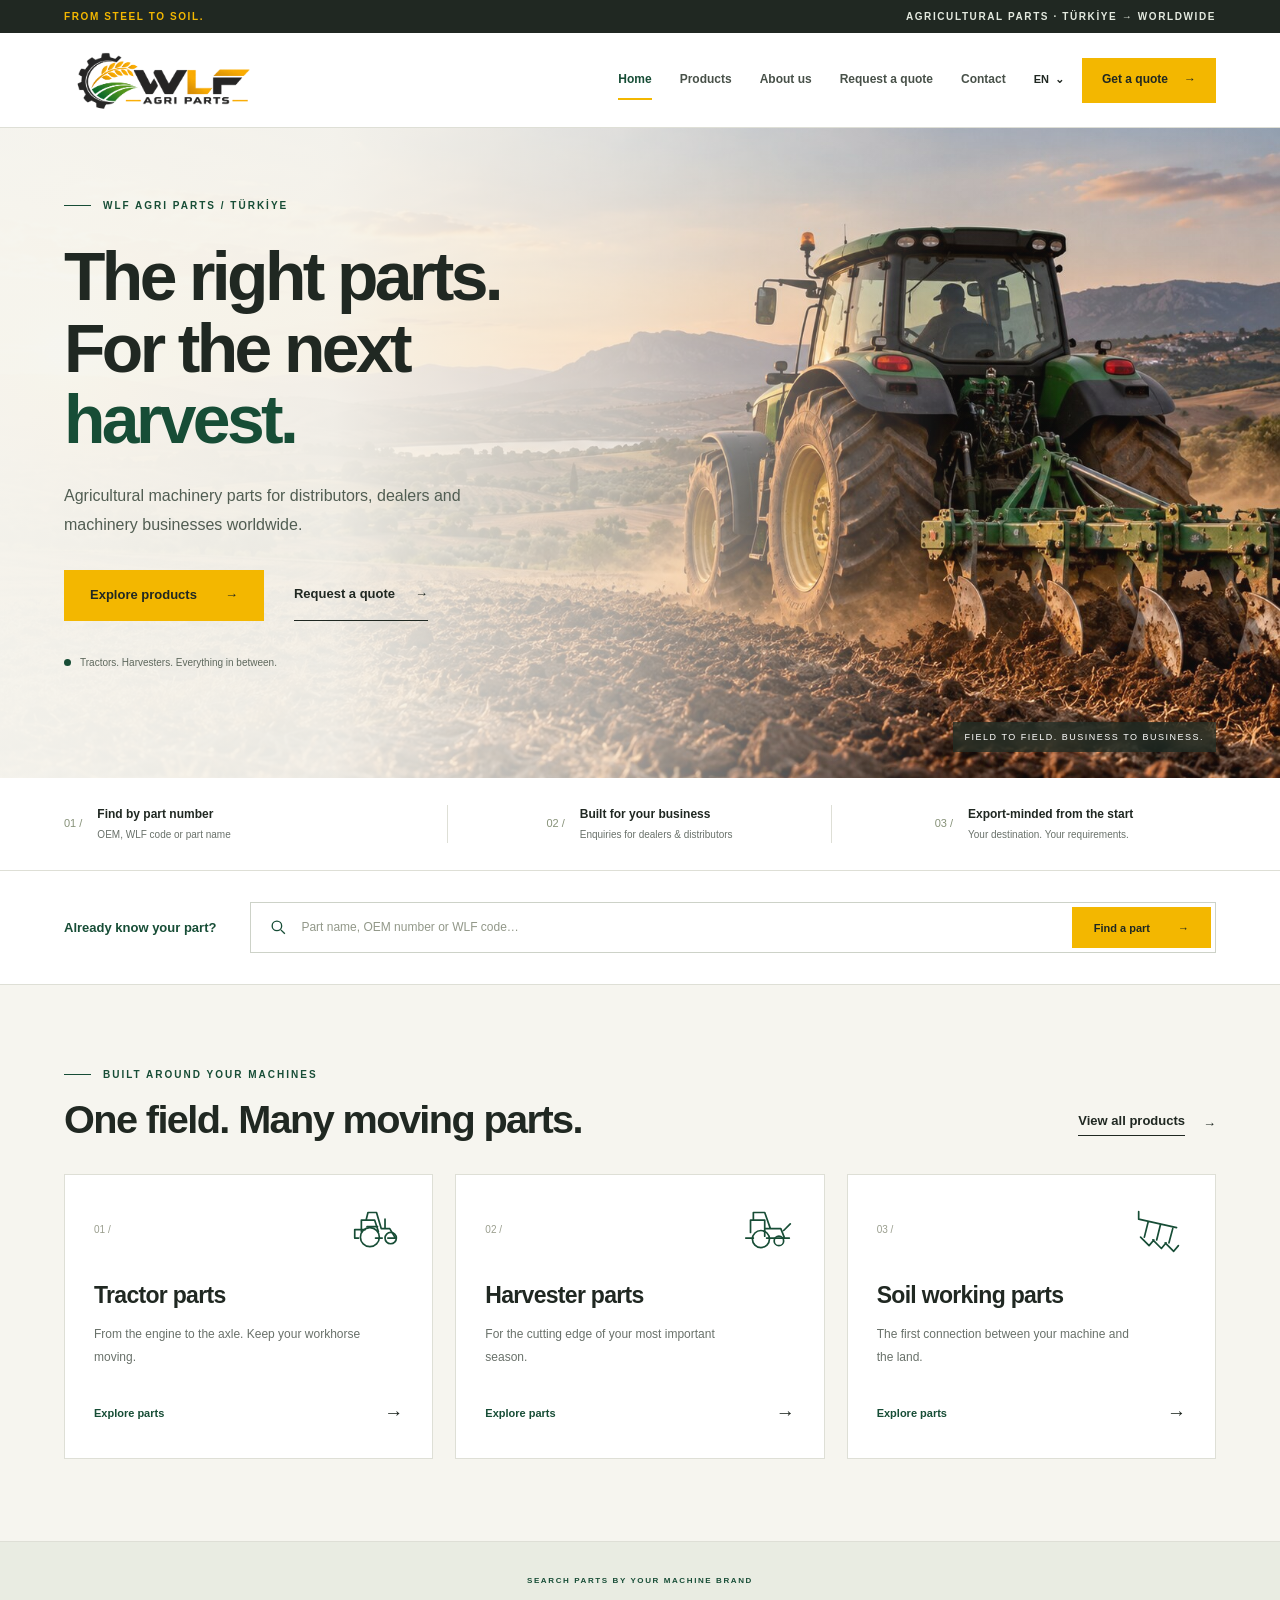
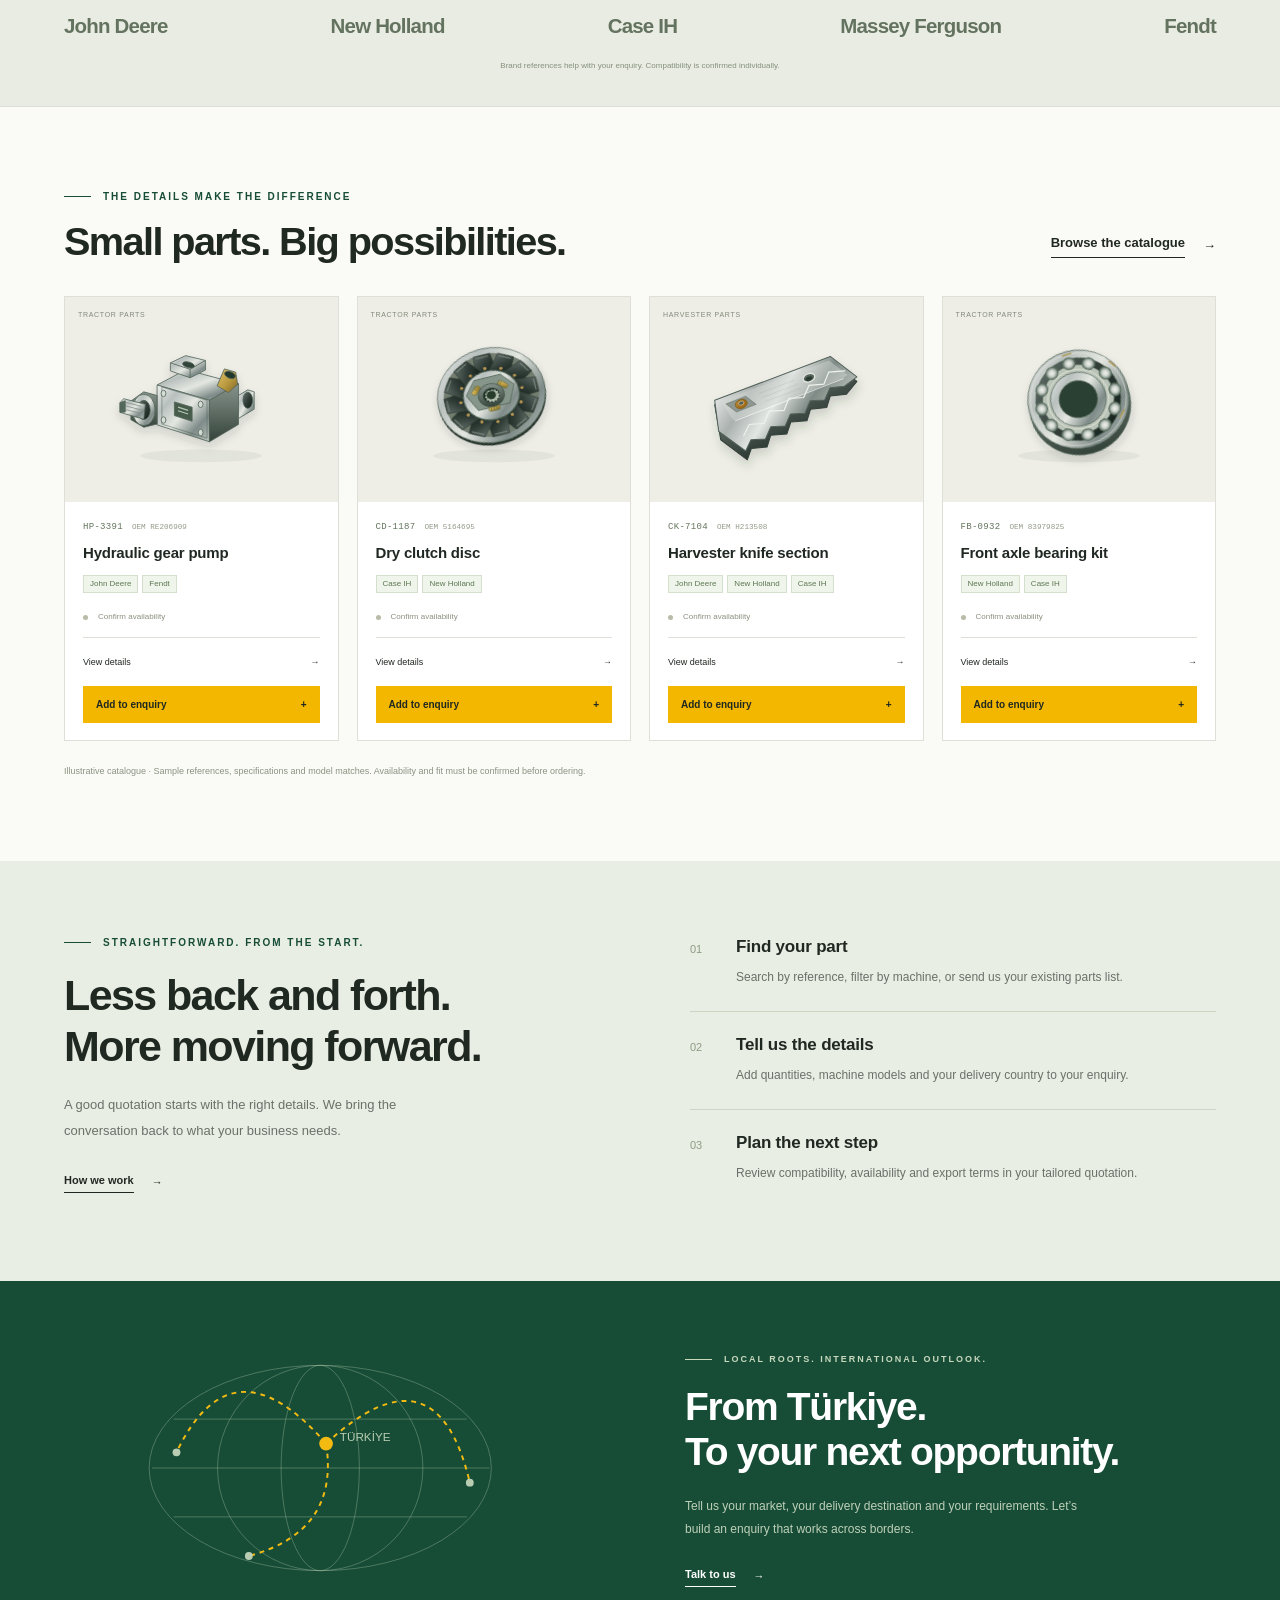
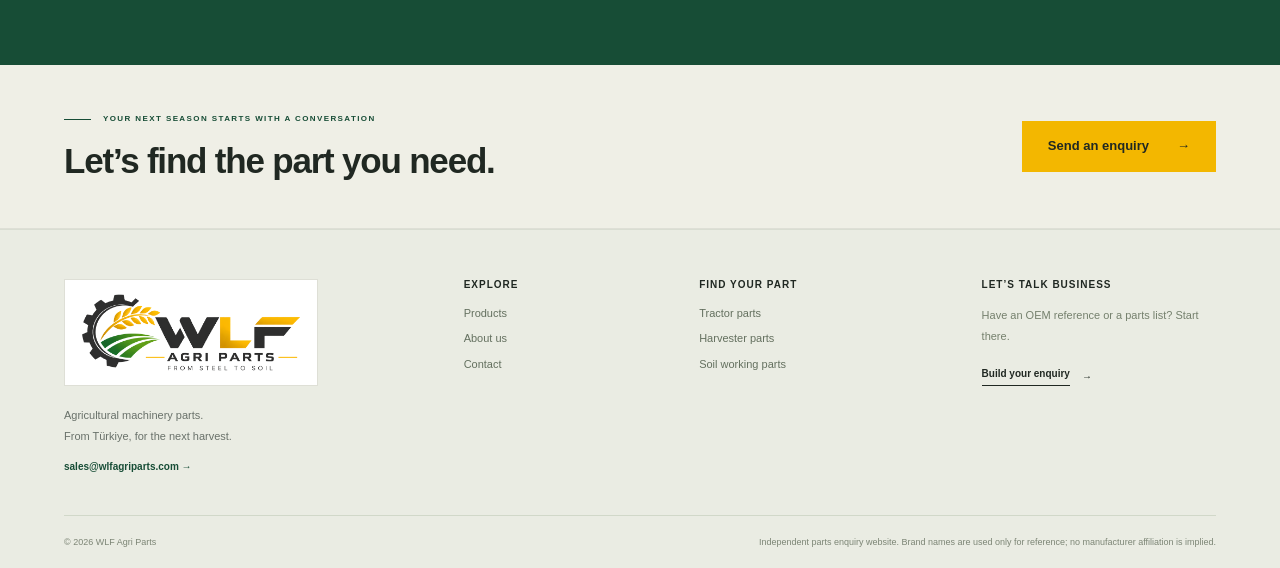
==== commit 0732f323: "Use supplied WLF logos and favicon with cPanel update package" ====
--- a/index.html
+++ b/index.html
@@ -1,7 +1,7 @@
 <!doctype html>
-<html lang="en"><head><meta charset="utf-8"><meta name="viewport" content="width=device-width, initial-scale=1"><meta name="theme-color" content="#174d36"><title>Agricultural Machinery Parts | WLF Agri Parts</title><meta name="description" content="WLF Agri Parts — B2B agricultural machinery spare parts enquiries for tractors, harvesters and soil working equipment. Export-oriented from Türkiye."><link rel="icon" type="image/svg+xml" href="assets/logo.svg"><link rel="stylesheet" href="style.css"><script src="catalog-data.js" defer></script><script src="app.js" defer></script></head><body data-page="home"><a class="skip-link" href="#main"><span data-en="Skip to content" data-tr="İçeriğe geç">Skip to content</span></a>
+<html lang="en"><head><meta charset="utf-8"><meta name="viewport" content="width=device-width, initial-scale=1"><meta name="theme-color" content="#174d36"><title>Agricultural Machinery Parts | WLF Agri Parts</title><meta name="description" content="WLF Agri Parts — B2B agricultural machinery spare parts enquiries for tractors, harvesters and soil working equipment. Export-oriented from Türkiye."><link rel="icon" type="image/png" sizes="1254x1254" href="assets/favicon.png?v=brand2"><link rel="apple-touch-icon" href="assets/favicon.png?v=brand2"><link rel="stylesheet" href="style.css?v=brand2"><script src="catalog-data.js" defer></script><script src="app.js" defer></script></head><body data-page="home"><a class="skip-link" href="#main"><span data-en="Skip to content" data-tr="İçeriğe geç">Skip to content</span></a>
 <div class="topbar"><div class="container topbar-inner"><span data-en="FROM STEEL TO SOIL." data-tr="ÇELİKTEN TOPRAĞA.">FROM STEEL TO SOIL.</span><span class="topbar-location"><span data-en="AGRICULTURAL PARTS · TÜRKİYE → WORLDWIDE" data-tr="TARIM YEDEK PARÇALARI · TÜRKİYE → DÜNYA">AGRICULTURAL PARTS · TÜRKİYE → WORLDWIDE</span></span></div></div>
-<header class="header"><div class="container header-inner"><a href="index.html" class="logo" aria-label="WLF Agri Parts"><img src="assets/logo.svg" width="245" height="74" alt="WLF Agri Parts"></a><nav class="main-nav" id="main-nav" aria-label="Main navigation"><a href="index.html" class="active" aria-current="page"><span data-en="Home" data-tr="Ana Sayfa">Home</span></a><a href="products.html"><span data-en="Products" data-tr="Ürünler">Products</span></a><a href="about.html"><span data-en="About us" data-tr="Hakkımızda">About us</span></a><a href="quote.html"><span data-en="Request a quote" data-tr="Teklif İste">Request a quote</span></a><a href="contact.html"><span data-en="Contact" data-tr="İletişim">Contact</span></a></nav><div class="header-actions"><button class="language-switch" id="language-switch" type="button" aria-label="Türkçeye geç">EN <span aria-hidden="true">⌄</span></button><a href="quote.html" class="button button-small"><span data-en="Get a quote" data-tr="Teklif İste">Get a quote</span><span class="quote-badge" hidden>0</span><span aria-hidden="true">→</span></a><button class="mobile-menu-toggle" type="button" aria-controls="main-nav" aria-expanded="false" aria-label="Open menu"><svg viewBox="0 0 24 24" width="24" height="24" fill="none" stroke="currentColor" stroke-width="1.8"><path d="M4 7h16M4 12h16M4 17h16"/></svg></button></div></div></header><main id="main"><section class="hero"><div class="hero-background"><img src="assets/hero-farm.jpg" alt="Tractor in a field at golden hour" data-alt-en="Tractor in a field at golden hour" data-alt-tr="Gün batımında tarlada bir traktör" fetchpriority="high" width="1800" height="1100"></div><div class="container hero-inner"><div class="hero-content"><p class="eyebrow" data-en="WLF AGRI PARTS / TÜRKİYE" data-tr="WLF AGRI PARTS / TÜRKİYE">WLF AGRI PARTS / TÜRKİYE</p><h1><span data-en="The right parts." data-tr="Doğru parçalar.">The right parts.</span><br><span data-en="For the next" data-tr="Bir sonraki">For the next</span><br><em data-en="harvest." data-tr="hasat için.">harvest.</em></h1><p class="hero-description" data-en="Agricultural machinery parts for distributors, dealers and machinery businesses worldwide." data-tr="Dünyanın dört bir yanındaki distribütörler, bayiler ve tarım işletmeleri için makine yedek parçaları.">Agricultural machinery parts for distributors, dealers and machinery businesses worldwide.</p><div class="hero-actions"><a class="button" href="products.html"><span data-en="Explore products" data-tr="Ürünleri Keşfet">Explore products</span><span aria-hidden="true">→</span></a><a class="button-outline" href="quote.html"><span data-en="Request a quote" data-tr="Teklif İste">Request a quote</span><span aria-hidden="true">→</span></a></div><div class="hero-meta"><span class="status-dot"></span><span data-en="Tractors. Harvesters. Everything in between." data-tr="Traktörler. Biçerdöverler. Ve çok daha fazlası.">Tractors. Harvesters. Everything in between.</span></div></div></div><div class="hero-caption"><span data-en="FIELD TO FIELD. BUSINESS TO BUSINESS." data-tr="TARLADAN TARLAYA. İŞLETMEDEN İŞLETMEYE.">FIELD TO FIELD. BUSINESS TO BUSINESS.</span></div></section>
+<header class="header"><div class="container header-inner"><a href="index.html" class="logo" aria-label="WLF Agri Parts"><img src="assets/logo-horizontal.png" width="2171" height="724" alt="WLF Agri Parts"></a><nav class="main-nav" id="main-nav" aria-label="Main navigation"><a href="index.html" class="active" aria-current="page"><span data-en="Home" data-tr="Ana Sayfa">Home</span></a><a href="products.html"><span data-en="Products" data-tr="Ürünler">Products</span></a><a href="about.html"><span data-en="About us" data-tr="Hakkımızda">About us</span></a><a href="quote.html"><span data-en="Request a quote" data-tr="Teklif İste">Request a quote</span></a><a href="contact.html"><span data-en="Contact" data-tr="İletişim">Contact</span></a></nav><div class="header-actions"><button class="language-switch" id="language-switch" type="button" aria-label="Türkçeye geç">EN <span aria-hidden="true">⌄</span></button><a href="quote.html" class="button button-small"><span data-en="Get a quote" data-tr="Teklif İste">Get a quote</span><span class="quote-badge" hidden>0</span><span aria-hidden="true">→</span></a><button class="mobile-menu-toggle" type="button" aria-controls="main-nav" aria-expanded="false" aria-label="Open menu"><svg viewBox="0 0 24 24" width="24" height="24" fill="none" stroke="currentColor" stroke-width="1.8"><path d="M4 7h16M4 12h16M4 17h16"/></svg></button></div></div></header><main id="main"><section class="hero"><div class="hero-background"><img src="assets/hero-farm.jpg" alt="Tractor in a field at golden hour" data-alt-en="Tractor in a field at golden hour" data-alt-tr="Gün batımında tarlada bir traktör" fetchpriority="high" width="1800" height="1100"></div><div class="container hero-inner"><div class="hero-content"><p class="eyebrow" data-en="WLF AGRI PARTS / TÜRKİYE" data-tr="WLF AGRI PARTS / TÜRKİYE">WLF AGRI PARTS / TÜRKİYE</p><h1><span data-en="The right parts." data-tr="Doğru parçalar.">The right parts.</span><br><span data-en="For the next" data-tr="Bir sonraki">For the next</span><br><em data-en="harvest." data-tr="hasat için.">harvest.</em></h1><p class="hero-description" data-en="Agricultural machinery parts for distributors, dealers and machinery businesses worldwide." data-tr="Dünyanın dört bir yanındaki distribütörler, bayiler ve tarım işletmeleri için makine yedek parçaları.">Agricultural machinery parts for distributors, dealers and machinery businesses worldwide.</p><div class="hero-actions"><a class="button" href="products.html"><span data-en="Explore products" data-tr="Ürünleri Keşfet">Explore products</span><span aria-hidden="true">→</span></a><a class="button-outline" href="quote.html"><span data-en="Request a quote" data-tr="Teklif İste">Request a quote</span><span aria-hidden="true">→</span></a></div><div class="hero-meta"><span class="status-dot"></span><span data-en="Tractors. Harvesters. Everything in between." data-tr="Traktörler. Biçerdöverler. Ve çok daha fazlası.">Tractors. Harvesters. Everything in between.</span></div></div></div><div class="hero-caption"><span data-en="FIELD TO FIELD. BUSINESS TO BUSINESS." data-tr="TARLADAN TARLAYA. İŞLETMEDEN İŞLETMEYE.">FIELD TO FIELD. BUSINESS TO BUSINESS.</span></div></section>
 <section class="trust-strip"><div class="container trust-items"><div><span class="trust-icon">01 /</span><div><strong data-en="Find by part number" data-tr="Parça numarasıyla bulun">Find by part number</strong><p data-en="OEM, WLF code or part name" data-tr="OEM, WLF kodu veya parça adı">OEM, WLF code or part name</p></div></div><div><span class="trust-icon">02 /</span><div><strong data-en="Built for your business" data-tr="İşletmeniz için tasarlandı">Built for your business</strong><p data-en="Enquiries for dealers &amp; distributors" data-tr="Bayi ve distribütörlere özel talepler">Enquiries for dealers &amp; distributors</p></div></div><div><span class="trust-icon">03 /</span><div><strong data-en="Export-minded from the start" data-tr="En başından ihracat odaklı">Export-minded from the start</strong><p data-en="Your destination. Your requirements." data-tr="Sizin teslimat ülkeniz. Sizin ihtiyaçlarınız.">Your destination. Your requirements.</p></div></div></div></section>
 <section class="home-search-section"><div class="container"><form class="home-search" action="products.html" method="get"><label for="home-search"><span data-en="Already know your part?" data-tr="Aradığınız parçayı biliyor musunuz?">Already know your part?</span></label><div class="search-input-wrap"><svg viewBox="0 0 24 24" width="22" height="22" fill="none" stroke="currentColor" stroke-width="1.7" aria-hidden="true"><circle cx="10" cy="10" r="6"/><path d="m15 15 5 5"/></svg><input id="home-search" name="q" type="search" maxlength="120" placeholder="Part name, OEM number or WLF code…" data-placeholder-en="Part name, OEM number or WLF code…" data-placeholder-tr="Parça adı, OEM numarası veya WLF kodu…"><button class="button" type="submit"><span data-en="Find a part" data-tr="Parça Ara">Find a part</span><span aria-hidden="true">→</span></button></div></form></div></section>
 <section class="section"><div class="container"><div class="section-heading"><div><p class="eyebrow" data-en="BUILT AROUND YOUR MACHINES" data-tr="MAKİNELERİNİZE GÖRE TASARLANDI">BUILT AROUND YOUR MACHINES</p><h2 data-en="One field. Many moving parts." data-tr="Tek bir tarla. Binlerce parça.">One field. Many moving parts.</h2></div><a class="text-link" href="products.html"><span data-en="View all products" data-tr="Tüm Ürünler">View all products</span><span aria-hidden="true">→</span></a></div><div class="category-grid"><a class="category-card" href="products.html?category=tractor"><div class="category-card-top"><span>01 /</span><svg viewBox="0 0 56 56" fill="none" stroke="currentColor" stroke-width="1.8" stroke-linecap="round" stroke-linejoin="round" aria-hidden="true"><path d="M12 29V17h14l4 12m-13-12 2-8h9l5 17h9l6 10h-8M9 36H5v-9h11m11 9h7"/><circle cx="21" cy="35" r="10"/><circle cx="43" cy="36" r="6"/><path d="M37 25v-9m-19 8h11"/></svg></div><h3 data-en="Tractor parts" data-tr="Traktör Parçaları">Tractor parts</h3><p data-en="From the engine to the axle. Keep your workhorse moving." data-tr="Motordan aksa. Makineniz çalışmaya devam etsin.">From the engine to the axle. Keep your workhorse moving.</p><span class="category-link"><span data-en="Explore parts" data-tr="Parçaları Keşfet">Explore parts</span><span aria-hidden="true">→</span></span></a><a class="category-card" href="products.html?category=harvester"><div class="category-card-top"><span>02 /</span><svg viewBox="0 0 56 56" fill="none" stroke="currentColor" stroke-width="1.8" stroke-linecap="round" stroke-linejoin="round" aria-hidden="true"><path d="M9 30V17h15v17m0-8h17l4 10H26M12 17V9h12l6 17M4 36h8m30 0h8m-6-8 7-7"/><circle cx="20" cy="37" r="9"/><circle cx="39" cy="39" r="5"/></svg></div><h3 data-en="Harvester parts" data-tr="Biçerdöver Parçaları">Harvester parts</h3><p data-en="For the cutting edge of your most important season." data-tr="En önemli sezonunuzda kesintisiz hasat için.">For the cutting edge of your most important season.</p><span class="category-link"><span data-en="Explore parts" data-tr="Parçaları Keşfet">Explore parts</span><span aria-hidden="true">→</span></span></a><a class="category-card" href="products.html?category=tillage"><div class="category-card-top"><span>03 /</span><svg viewBox="0 0 56 56" fill="none" stroke="currentColor" stroke-width="1.8" stroke-linecap="round" stroke-linejoin="round" aria-hidden="true"><path d="m6 16 40 9M16 19l-4 16m17-13-4 16m17-12-4 15M8 35l9 9 5-6m-1 0 9 9 5-6m-1 0 9 9 5-6M6 16V8"/></svg></div><h3 data-en="Soil working parts" data-tr="Toprak İşleme Parçaları">Soil working parts</h3><p data-en="The first connection between your machine and the land." data-tr="Makineniz ve toprak arasındaki ilk bağlantı.">The first connection between your machine and the land.</p><span class="category-link"><span data-en="Explore parts" data-tr="Parçaları Keşfet">Explore parts</span><span aria-hidden="true">→</span></span></a></div></div></section><section class="brand-strip"><div class="container"><p class="eyebrow" data-en="SEARCH PARTS BY YOUR MACHINE BRAND" data-tr="MAKİNENİZİN MARKASINA GÖRE PARÇA ARAYIN">SEARCH PARTS BY YOUR MACHINE BRAND</p><div class="brand-list"><a href="products.html?brand=John Deere">John Deere</a><a href="products.html?brand=New Holland">New Holland</a><a href="products.html?brand=Case IH">Case IH</a><a href="products.html?brand=Massey Ferguson">Massey Ferguson</a><a href="products.html?brand=Fendt">Fendt</a></div><p class="brand-note" data-en="Brand references help with your enquiry. Compatibility is confirmed individually." data-tr="Marka referansları aramanıza yardımcı olur. Uyumluluk her parça için ayrıca teyit edilir.">Brand references help with your enquiry. Compatibility is confirmed individually.</p></div></section>
@@ -12,7 +12,7 @@
 More moving forward.</h2><p data-en="A good quotation starts with the right details. We bring the conversation back to what your business needs." data-tr="İyi bir teklif doğru bilgilerle başlar. Görüşmeyi işletmenizin ihtiyaçları etrafında şekillendiriyoruz.">A good quotation starts with the right details. We bring the conversation back to what your business needs.</p><a class="text-link" href="about.html"><span data-en="How we work" data-tr="Nasıl Çalışıyoruz">How we work</span><span aria-hidden="true">→</span></a></div><div class="process-list"><article class="process-step"><span>01</span><div><h3 data-en="Find your part" data-tr="Parçanızı bulun">Find your part</h3><p data-en="Search by reference, filter by machine, or send us your existing parts list." data-tr="Referansla arayın, makineye göre filtreleyin veya mevcut parça listenizi paylaşın.">Search by reference, filter by machine, or send us your existing parts list.</p></div></article><article class="process-step"><span>02</span><div><h3 data-en="Tell us the details" data-tr="Detayları paylaşın">Tell us the details</h3><p data-en="Add quantities, machine models and your delivery country to your enquiry." data-tr="Miktar, makine modeli ve teslimat ülkesini talebinize ekleyin.">Add quantities, machine models and your delivery country to your enquiry.</p></div></article><article class="process-step"><span>03</span><div><h3 data-en="Plan the next step" data-tr="Sonraki adımı planlayın">Plan the next step</h3><p data-en="Review compatibility, availability and export terms in your tailored quotation." data-tr="Size özel teklifinizde uyumluluk, stok ve ihracat koşullarını değerlendirin.">Review compatibility, availability and export terms in your tailored quotation.</p></div></article></div></div></section><section class="export-band"><div class="container export-inner"><div class="export-visual" aria-hidden="true"><svg viewBox="0 0 450 280" fill="none"><ellipse cx="215" cy="135" rx="175" ry="105" stroke="currentColor" opacity=".35"/><ellipse cx="215" cy="135" rx="105" ry="105" stroke="currentColor" opacity=".35"/><ellipse cx="215" cy="135" rx="40" ry="105" stroke="currentColor" opacity=".35"/><path d="M43 135h345M65 85h300M65 185h300" stroke="currentColor" opacity=".35"/><path d="M221 110Q125 0 68 119M221 110Q334 6 368 150M221 110Q235 200 142 225" stroke="#f3bb12" stroke-width="2" stroke-dasharray="5 5"/><circle cx="221" cy="110" r="7" fill="#f3bb12"/><circle cx="68" cy="119" r="4" fill="currentColor"/><circle cx="368" cy="150" r="4" fill="currentColor"/><circle cx="142" cy="225" r="4" fill="currentColor"/><text x="235" y="107" fill="currentColor" font-size="12" font-family="Arial">TÜRKİYE</text></svg></div><div class="export-copy"><p class="eyebrow" data-en="LOCAL ROOTS. INTERNATIONAL OUTLOOK." data-tr="YEREL KÖKLER. ULUSLARARASI BAKIŞ.">LOCAL ROOTS. INTERNATIONAL OUTLOOK.</p><h2 data-en="From Türkiye.
 To your next opportunity." data-tr="Türkiye’den.
 Yeni fırsatlara.">From Türkiye.
-To your next opportunity.</h2><p data-en="Tell us your market, your delivery destination and your requirements. Let’s build an enquiry that works across borders." data-tr="Pazarınızı, teslimat noktanızı ve ihtiyaçlarınızı paylaşın. Sınırları aşan ticaret için doğru talebi birlikte hazırlayalım.">Tell us your market, your delivery destination and your requirements. Let’s build an enquiry that works across borders.</p><a class="text-link" href="contact.html"><span data-en="Talk to us" data-tr="Bizimle İletişime Geçin">Talk to us</span><span aria-hidden="true">→</span></a></div></div></section><section class="cta-band"><div class="container cta-inner"><div><p class="eyebrow" data-en="YOUR NEXT SEASON STARTS WITH A CONVERSATION" data-tr="BİR SONRAKİ SEZON İÇİN İLK ADIM">YOUR NEXT SEASON STARTS WITH A CONVERSATION</p><h2 data-en="Let’s find the part you need." data-tr="İhtiyacınız olan parçayı birlikte bulalım.">Let’s find the part you need.</h2></div><a class="button" href="quote.html"><span data-en="Send an enquiry" data-tr="Talep Gönder">Send an enquiry</span><span aria-hidden="true">→</span></a></div></section><dialog id="product-dialog" class="product-dialog" aria-labelledby="detail-title"><div class="dialog-top"><p class="eyebrow" data-en="A CLOSER LOOK" data-tr="YAKINDAN İNCELEYİN">A CLOSER LOOK</p><button class="close" type="button" data-close-dialog aria-label="Close">×</button></div><div id="product-detail"></div></dialog></main><footer class="footer"><div class="container"><div class="footer-main"><div class="footer-brand"><a href="index.html" class="logo"><img src="assets/logo.svg" alt="WLF Agri Parts" width="230" height="70" loading="lazy"></a><p data-en="Agricultural machinery parts.
+To your next opportunity.</h2><p data-en="Tell us your market, your delivery destination and your requirements. Let’s build an enquiry that works across borders." data-tr="Pazarınızı, teslimat noktanızı ve ihtiyaçlarınızı paylaşın. Sınırları aşan ticaret için doğru talebi birlikte hazırlayalım.">Tell us your market, your delivery destination and your requirements. Let’s build an enquiry that works across borders.</p><a class="text-link" href="contact.html"><span data-en="Talk to us" data-tr="Bizimle İletişime Geçin">Talk to us</span><span aria-hidden="true">→</span></a></div></div></section><section class="cta-band"><div class="container cta-inner"><div><p class="eyebrow" data-en="YOUR NEXT SEASON STARTS WITH A CONVERSATION" data-tr="BİR SONRAKİ SEZON İÇİN İLK ADIM">YOUR NEXT SEASON STARTS WITH A CONVERSATION</p><h2 data-en="Let’s find the part you need." data-tr="İhtiyacınız olan parçayı birlikte bulalım.">Let’s find the part you need.</h2></div><a class="button" href="quote.html"><span data-en="Send an enquiry" data-tr="Talep Gönder">Send an enquiry</span><span aria-hidden="true">→</span></a></div></section><dialog id="product-dialog" class="product-dialog" aria-labelledby="detail-title"><div class="dialog-top"><p class="eyebrow" data-en="A CLOSER LOOK" data-tr="YAKINDAN İNCELEYİN">A CLOSER LOOK</p><button class="close" type="button" data-close-dialog aria-label="Close">×</button></div><div id="product-detail"></div></dialog></main><footer class="footer"><div class="container"><div class="footer-main"><div class="footer-brand"><a href="index.html" class="logo"><img src="assets/logo-primary.png" alt="WLF Agri Parts — From Steel to Soil" width="1674" height="624" loading="lazy"></a><p data-en="Agricultural machinery parts.
 From Türkiye, for the next harvest." data-tr="Tarım makineleri yedek parçaları.
 Türkiye’den bir sonraki hasada.">Agricultural machinery parts.
 From Türkiye, for the next harvest.</p><a href="mailto:sales@wlfagriparts.com">sales@wlfagriparts.com →</a></div><div class="footer-links"><h3 data-en="EXPLORE" data-tr="KEŞFEDİN">EXPLORE</h3><a href="products.html"><span data-en="Products" data-tr="Ürünler">Products</span></a><a href="about.html"><span data-en="About us" data-tr="Hakkımızda">About us</span></a><a href="contact.html"><span data-en="Contact" data-tr="İletişim">Contact</span></a></div><div class="footer-links"><h3 data-en="FIND YOUR PART" data-tr="PARÇANIZI BULUN">FIND YOUR PART</h3><a href="products.html?category=tractor"><span data-en="Tractor parts" data-tr="Traktör Parçaları">Tractor parts</span></a><a href="products.html?category=harvester"><span data-en="Harvester parts" data-tr="Biçerdöver Parçaları">Harvester parts</span></a><a href="products.html?category=tillage"><span data-en="Soil working parts" data-tr="Toprak İşleme Parçaları">Soil working parts</span></a></div><div class="footer-links footer-enquiry"><h3 data-en="LET’S TALK BUSINESS" data-tr="İŞİNİZİ KONUŞALIM">LET’S TALK BUSINESS</h3><p data-en="Have an OEM reference or a parts list? Start there." data-tr="OEM referansınız veya parça listeniz mi var? Oradan başlayalım.">Have an OEM reference or a parts list? Start there.</p><a class="text-link" href="quote.html"><span data-en="Build your enquiry" data-tr="Talebinizi Oluşturun">Build your enquiry</span><span aria-hidden="true">→</span></a></div></div><div class="footer-bottom"><span>© <span id="year"></span> WLF Agri Parts</span><p data-en="Independent parts enquiry website. Brand names are used only for reference; no manufacturer affiliation is implied." data-tr="Bağımsız yedek parça teklif sitesi. Marka adları yalnızca referans içindir; üretici bağlantısı ifade etmez.">Independent parts enquiry website. Brand names are used only for reference; no manufacturer affiliation is implied.</p></div></div></footer><div id="toast" class="toast" role="status" aria-live="polite"></div><noscript><p>This site needs JavaScript for catalogue search and enquiry lists. Email sales@wlfagriparts.com directly for quotations.</p></noscript></body></html>
--- a/style.css
+++ b/style.css
@@ -1066,3 +1066,7 @@
 .filter-content .filter-option > input { width: 14px; height: 14px; min-width: 0; margin: 0; }
 .filter-content .filter-option > span { min-width: 0; }
 .filter-content .filter-option > small { margin: 0; text-align: right; }
+/* Keep the supplied brand artwork at its original proportions. */
+.header .logo img { height: auto; object-fit: contain; }
+.footer-brand .logo { width: 254px; max-width: 100%; padding: 10px 12px; border: 1px solid var(--line); background: white; }
+.footer-brand .logo img { width: 100%; height: auto; object-fit: contain; }
